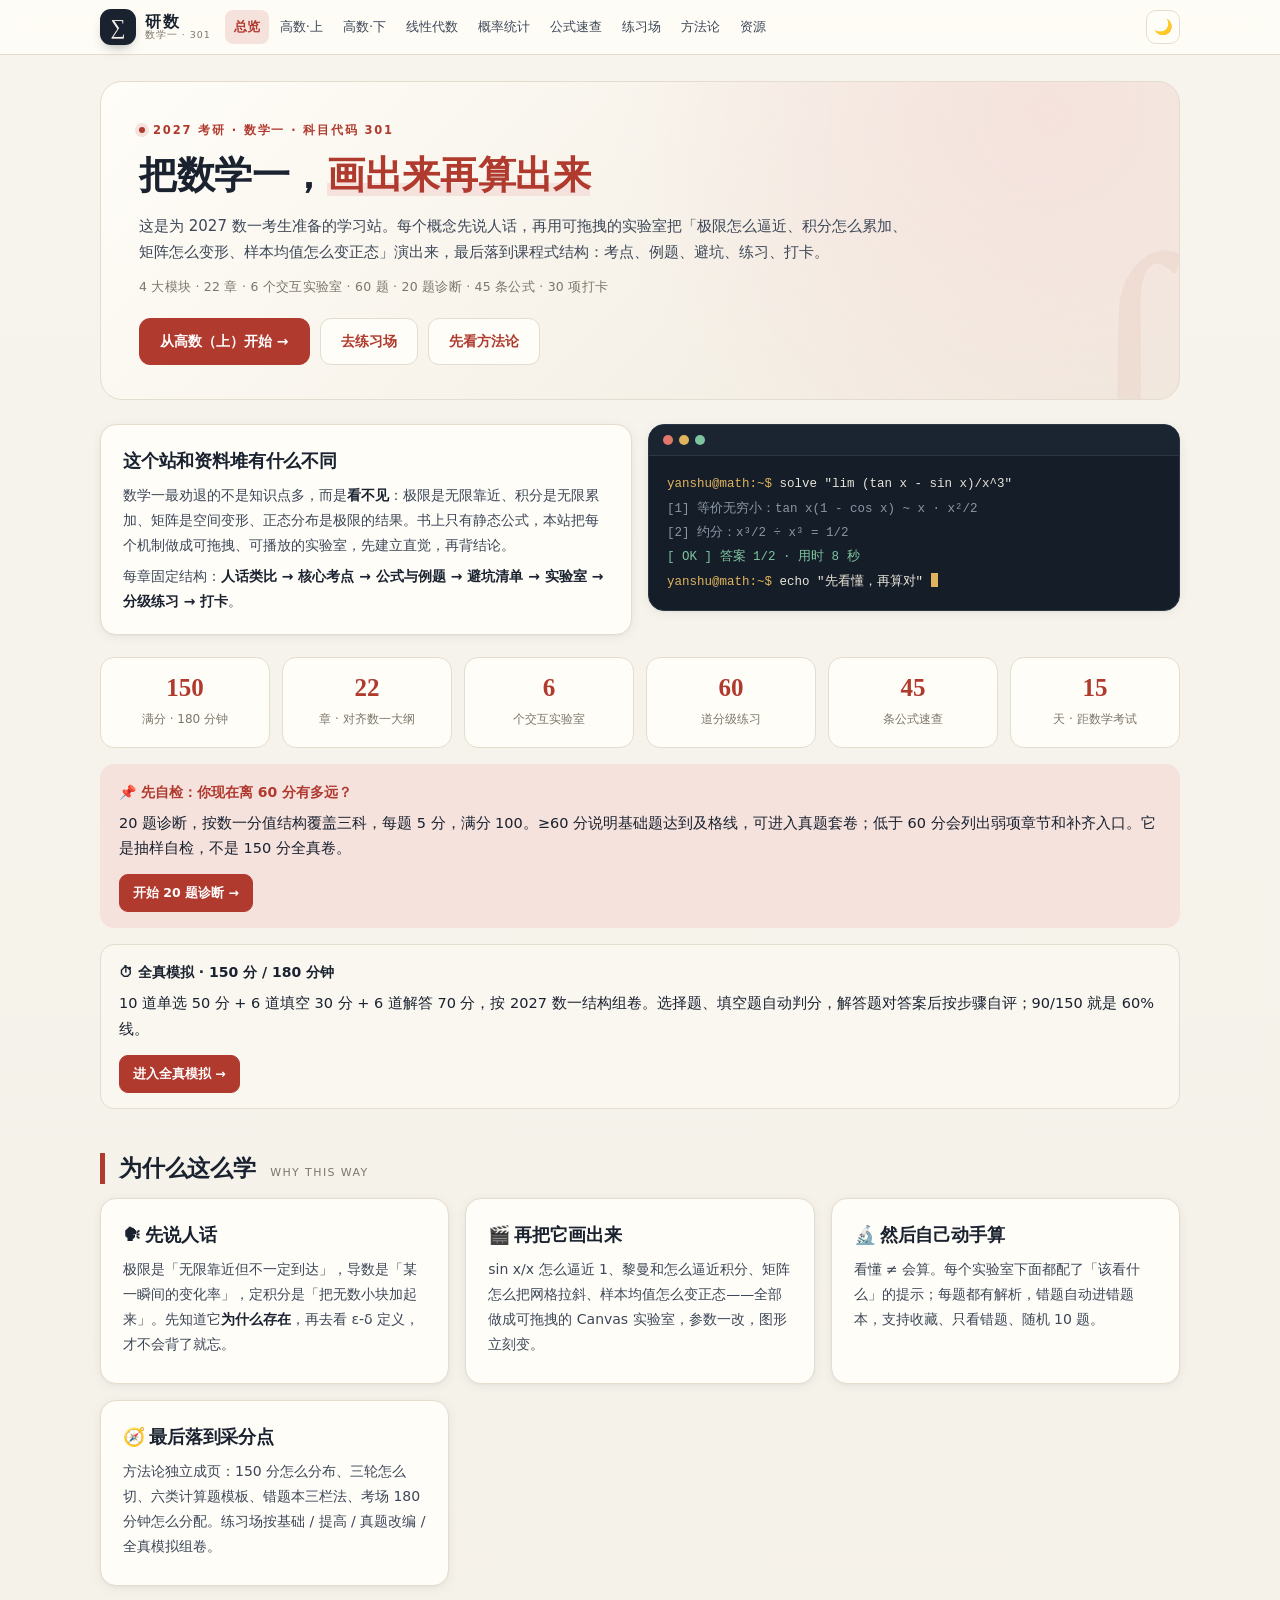
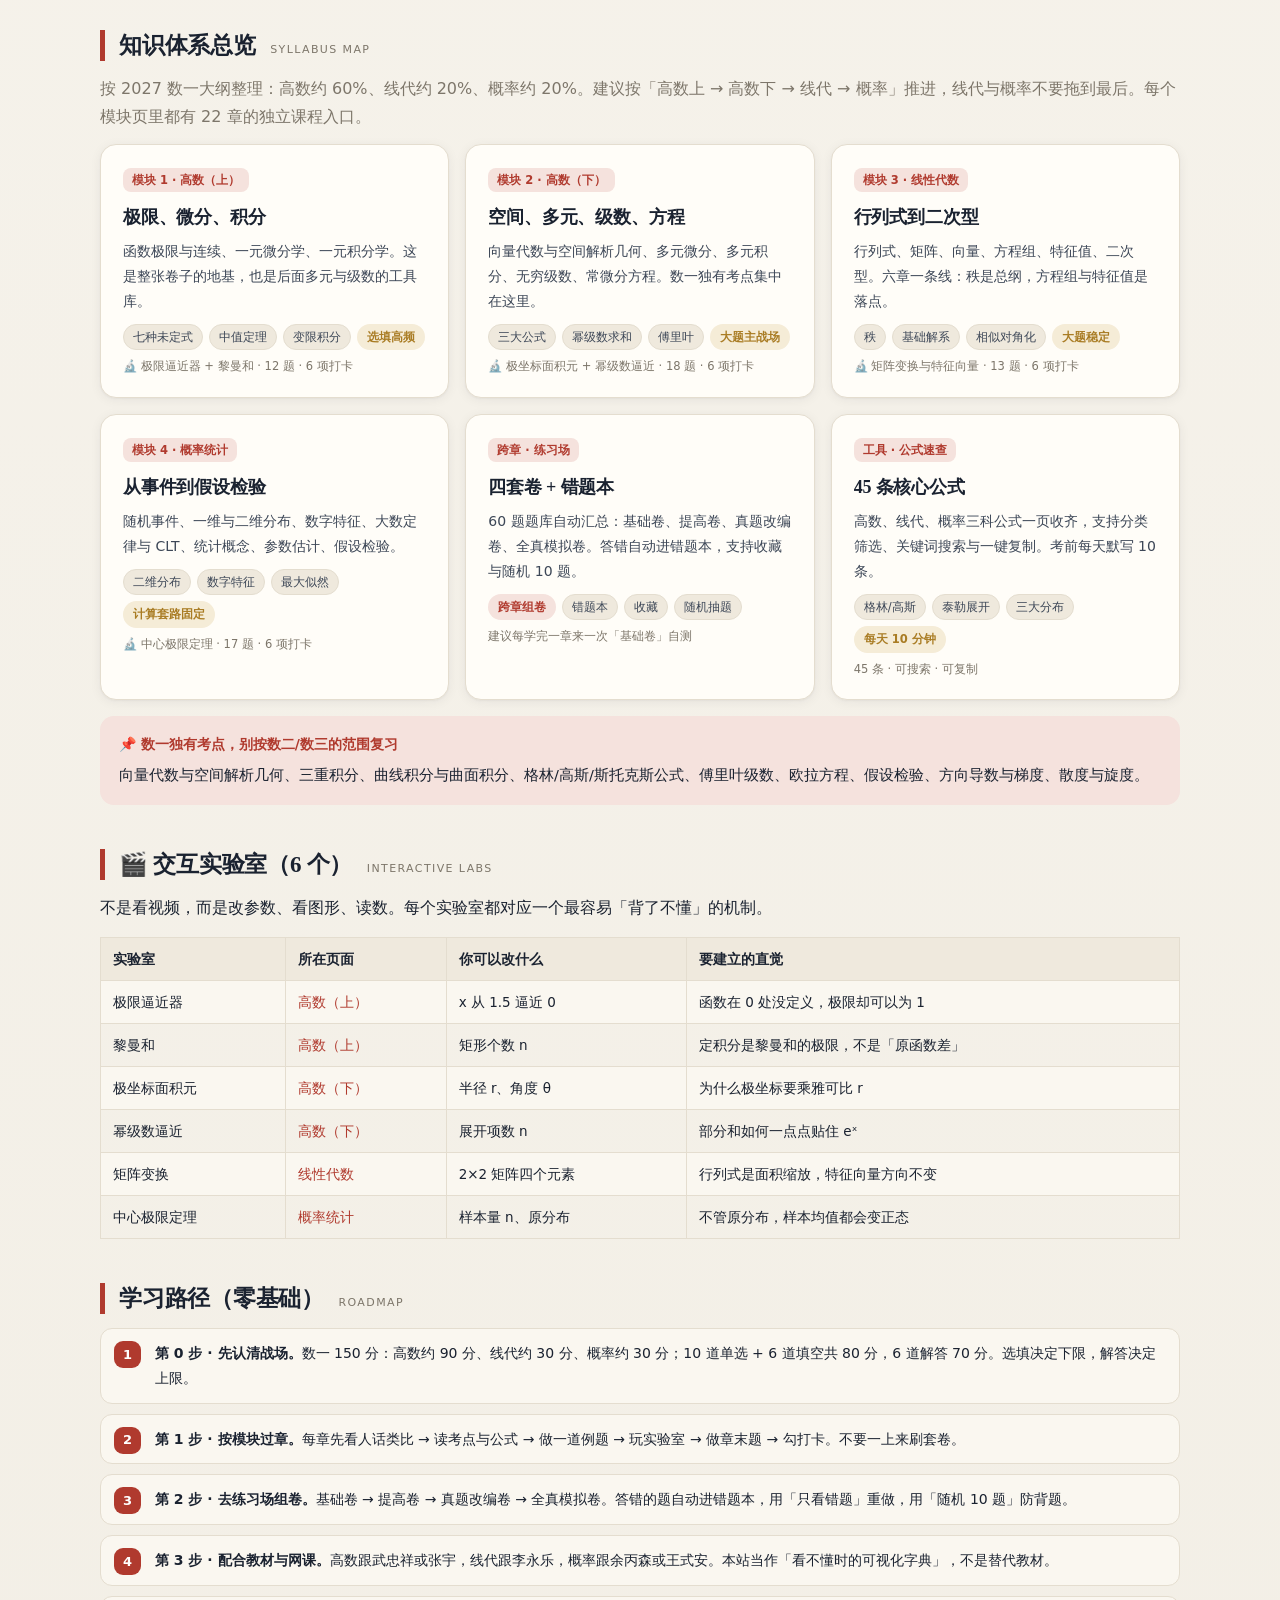
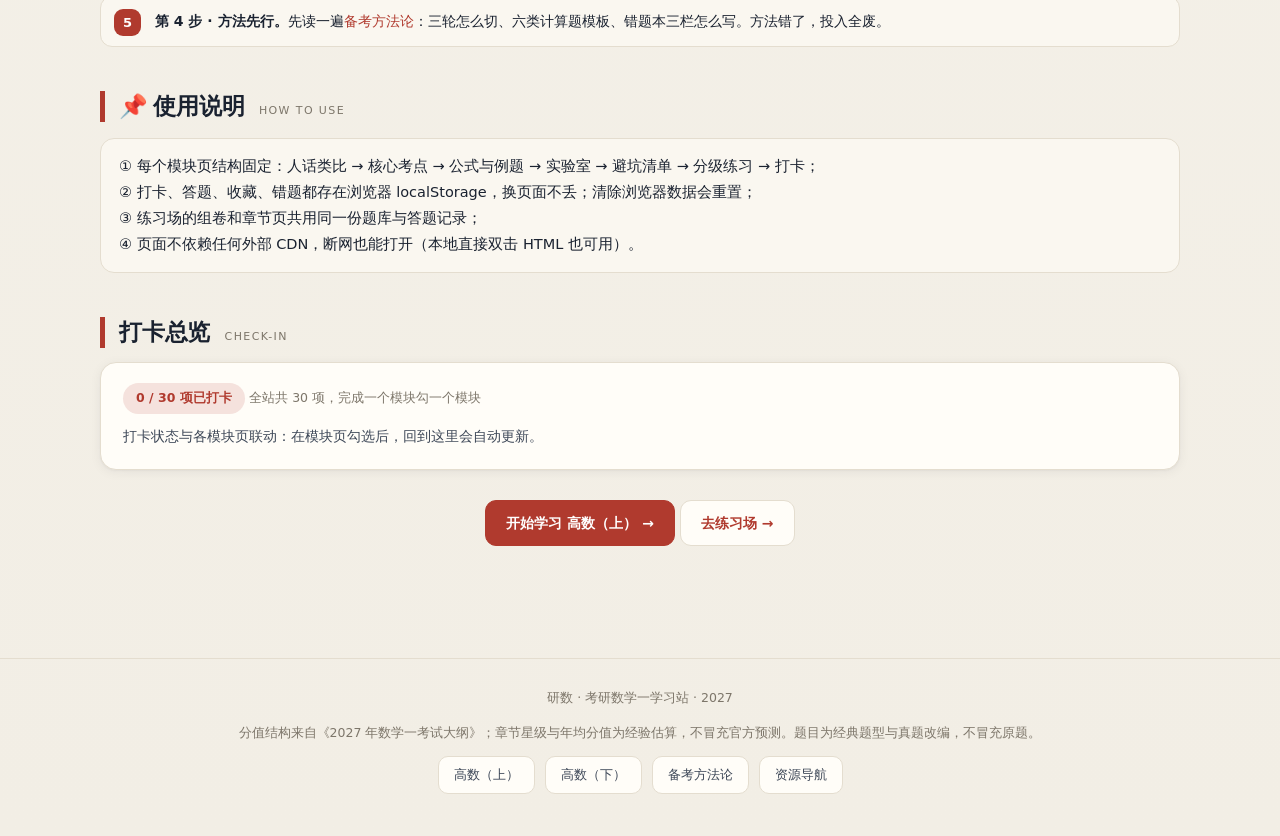
==== index.html @ c66e0590 "feat: 新增 22 章课程页、150 分全真模拟与错题复习排程" ====
<!DOCTYPE html>
<html lang="zh-CN" data-theme="light">
<head>
<meta charset="UTF-8">
<meta name="viewport" content="width=device-width, initial-scale=1.0">
<title>研数 · 考研数学一学习站（2027）</title>
<meta name="description" content="2027 考研数学一学习站：22 章知识地图、6 个交互实验室、60 题练习、20 题诊断、公式速查、备考方法论与错题本。">
<link rel="icon" href="data:image/svg+xml,%3Csvg xmlns='http://www.w3.org/2000/svg' viewBox='0 0 100 100'%3E%3Crect width='100' height='100' rx='22' fill='%231b2430'/%3E%3Ctext x='50' y='71' font-size='60' text-anchor='middle' fill='%23f6f3ec' font-family='Georgia'%3E%E2%88%91%3C/text%3E%3C/svg%3E">
<link rel="stylesheet" href="assets/style.css">
<script>try{var t=JSON.parse(localStorage.getItem("yanshu.theme")||"null");if(t)document.documentElement.setAttribute("data-theme",t);}catch(e){}</script>
</head>
<body>

<nav class="topbar"><div class="topbar-inner">
  <a class="logo" href="index.html"><span class="logo-mark">∑</span><span class="logo-text"><b>研数</b><small>数学一 · 301</small></span></a>
  <div class="nav-links">
    <a href="index.html">总览</a>
    <a href="gaoshu-1.html">高数·上</a>
    <a href="gaoshu-2.html">高数·下</a>
    <a href="xiandai.html">线性代数</a>
    <a href="gailv.html">概率统计</a>
    <a href="formulas.html">公式速查</a>
    <a href="practice.html">练习场</a>
    <a href="method.html">方法论</a>
    <a href="resources.html">资源</a>
  </div>
  <button class="theme-btn" type="button" title="切换明暗主题" aria-label="切换明暗主题">🌙</button>
</div></nav>

<div class="wrap">
  <header class="hero">
    <p class="eyebrow">2027 考研 · 数学一 · 科目代码 301</p>
    <h1>把数学一，<span class="em">画出来再算出来</span></h1>
    <p class="lede">这是为 2027 数一考生准备的学习站。每个概念先说人话，再用可拖拽的实验室把「极限怎么逼近、积分怎么累加、矩阵怎么变形、样本均值怎么变正态」演出来，最后落到课程式结构：考点、例题、避坑、练习、打卡。</p>
    <p class="tagline">4 大模块 · 22 章 · 6 个交互实验室 · 60 题 · 20 题诊断 · 45 条公式 · 30 项打卡</p>
    <div class="hero-actions">
      <a class="btn" href="gaoshu-1.html">从高数（上）开始 →</a>
      <a class="btn ghost" href="practice.html">去练习场</a>
      <a class="btn ghost" href="method.html">先看方法论</a>
    </div>
  </header>

  <div class="grid cols-2">
    <div class="card">
      <h3>这个站和资料堆有什么不同</h3>
      <p>数学一最劝退的不是知识点多，而是<b>看不见</b>：极限是无限靠近、积分是无限累加、矩阵是空间变形、正态分布是极限的结果。书上只有静态公式，本站把每个机制做成可拖拽、可播放的实验室，先建立直觉，再背结论。</p>
      <p style="margin-bottom:0">每章固定结构：<b>人话类比 → 核心考点 → 公式与例题 → 避坑清单 → 实验室 → 分级练习 → 打卡</b>。</p>
    </div>
    <div class="term">
      <div class="term-bar"><i></i><i></i><i></i></div>
      <div class="term-body">
        <div><span class="prompt">yanshu@math:~$</span> solve "lim (tan x - sin x)/x^3"</div>
        <div class="dim">[1] 等价无穷小：tan x(1 - cos x) ~ x · x²/2</div>
        <div class="dim">[2] 约分：x³/2 ÷ x³ = 1/2</div>
        <div class="ok">[ OK ] 答案 1/2 · 用时 8 秒</div>
        <div><span class="prompt">yanshu@math:~$</span> echo "先看懂，再算对" <span class="caret"></span></div>
      </div>
    </div>
  </div>

  <div class="stat-row">
    <div class="stat"><b>150</b><span>满分 · 180 分钟</span></div>
    <div class="stat"><b>22</b><span>章 · 对齐数一大纲</span></div>
    <div class="stat"><b>6</b><span>个交互实验室</span></div>
    <div class="stat"><b>60</b><span>道分级练习</span></div>
    <div class="stat"><b>45</b><span>条公式速查</span></div>
    <div class="stat"><b id="cdDays">--</b><span>天 · 距数学考试</span></div>
  </div>

  <div class="callout exam">
    <div class="co-title">📌 先自检：你现在离 60 分有多远？</div>
    <p>20 题诊断，按数一分值结构覆盖三科，每题 5 分，满分 100。≥60 分说明基础题达到及格线，可进入真题套卷；低于 60 分会列出弱项章节和补齐入口。它是抽样自检，不是 150 分全真卷。</p>
    <p style="margin-bottom:0"><a class="btn sm" href="practice.html#diagnostic">开始 20 题诊断 →</a></p>
  </div>

  <div class="callout">
    <div class="co-title">⏱ 全真模拟 · 150 分 / 180 分钟</div>
    <p>10 道单选 50 分 + 6 道填空 30 分 + 6 道解答 70 分，按 2027 数一结构组卷。选择题、填空题自动判分，解答题对答案后按步骤自评；90/150 就是 60% 线。</p>
    <p style="margin-bottom:0"><a class="btn sm" href="mock.html">进入全真模拟 →</a></p>
  </div>

  <h2 class="sec">为什么这么学 <span class="en">WHY THIS WAY</span></h2>
  <div class="grid cols-2">
    <div class="card">
      <h3>🗣 先说人话</h3>
      <p>极限是「无限靠近但不一定到达」，导数是「某一瞬间的变化率」，定积分是「把无数小块加起来」。先知道它<b>为什么存在</b>，再去看 ε-δ 定义，才不会背了就忘。</p>
    </div>
    <div class="card">
      <h3>🎬 再把它画出来</h3>
      <p>sin x/x 怎么逼近 1、黎曼和怎么逼近积分、矩阵怎么把网格拉斜、样本均值怎么变正态——全部做成可拖拽的 Canvas 实验室，参数一改，图形立刻变。</p>
    </div>
    <div class="card">
      <h3>🔬 然后自己动手算</h3>
      <p>看懂 ≠ 会算。每个实验室下面都配了「该看什么」的提示；每题都有解析，错题自动进错题本，支持收藏、只看错题、随机 10 题。</p>
    </div>
    <div class="card">
      <h3>🧭 最后落到采分点</h3>
      <p>方法论独立成页：150 分怎么分布、三轮怎么切、六类计算题模板、错题本三栏法、考场 180 分钟怎么分配。练习场按基础 / 提高 / 真题改编 / 全真模拟组卷。</p>
    </div>
  </div>

  <h2 class="sec">知识体系总览 <span class="en">SYLLABUS MAP</span></h2>
  <p class="muted">按 2027 数一大纲整理：高数约 60%、线代约 20%、概率约 20%。建议按「高数上 → 高数下 → 线代 → 概率」推进，线代与概率不要拖到最后。每个模块页里都有 22 章的独立课程入口。</p>

  <div class="grid cols-2">
    <a class="card clickable" href="gaoshu-1.html">
      <span class="ch-num">模块 1 · 高数（上）</span>
      <h3>极限、微分、积分</h3>
      <p>函数极限与连续、一元微分学、一元积分学。这是整张卷子的地基，也是后面多元与级数的工具库。</p>
      <div class="chips"><span class="chip">七种未定式</span><span class="chip">中值定理</span><span class="chip">变限积分</span><span class="chip hot">选填高频</span></div>
      <div class="ch-wave">🔬 极限逼近器 + 黎曼和 · 12 题 · 6 项打卡</div>
    </a>
    <a class="card clickable" href="gaoshu-2.html">
      <span class="ch-num">模块 2 · 高数（下）</span>
      <h3>空间、多元、级数、方程</h3>
      <p>向量代数与空间解析几何、多元微分、多元积分、无穷级数、常微分方程。数一独有考点集中在这里。</p>
      <div class="chips"><span class="chip">三大公式</span><span class="chip">幂级数求和</span><span class="chip">傅里叶</span><span class="chip hot">大题主战场</span></div>
      <div class="ch-wave">🔬 极坐标面积元 + 幂级数逼近 · 18 题 · 6 项打卡</div>
    </a>
    <a class="card clickable" href="xiandai.html">
      <span class="ch-num">模块 3 · 线性代数</span>
      <h3>行列式到二次型</h3>
      <p>行列式、矩阵、向量、方程组、特征值、二次型。六章一条线：秩是总纲，方程组与特征值是落点。</p>
      <div class="chips"><span class="chip">秩</span><span class="chip">基础解系</span><span class="chip">相似对角化</span><span class="chip hot">大题稳定</span></div>
      <div class="ch-wave">🔬 矩阵变换与特征向量 · 13 题 · 6 项打卡</div>
    </a>
    <a class="card clickable" href="gailv.html">
      <span class="ch-num">模块 4 · 概率统计</span>
      <h3>从事件到假设检验</h3>
      <p>随机事件、一维与二维分布、数字特征、大数定律与 CLT、统计概念、参数估计、假设检验。</p>
      <div class="chips"><span class="chip">二维分布</span><span class="chip">数字特征</span><span class="chip">最大似然</span><span class="chip hot">计算套路固定</span></div>
      <div class="ch-wave">🔬 中心极限定理 · 17 题 · 6 项打卡</div>
    </a>
    <a class="card clickable" href="practice.html">
      <span class="ch-num">跨章 · 练习场</span>
      <h3>四套卷 + 错题本</h3>
      <p>60 题题库自动汇总：基础卷、提高卷、真题改编卷、全真模拟卷。答错自动进错题本，支持收藏与随机 10 题。</p>
      <div class="chips"><span class="chip new">跨章组卷</span><span class="chip">错题本</span><span class="chip">收藏</span><span class="chip">随机抽题</span></div>
      <div class="ch-wave">建议每学完一章来一次「基础卷」自测</div>
    </a>
    <a class="card clickable" href="formulas.html">
      <span class="ch-num">工具 · 公式速查</span>
      <h3>45 条核心公式</h3>
      <p>高数、线代、概率三科公式一页收齐，支持分类筛选、关键词搜索与一键复制。考前每天默写 10 条。</p>
      <div class="chips"><span class="chip">格林/高斯</span><span class="chip">泰勒展开</span><span class="chip">三大分布</span><span class="chip hot">每天 10 分钟</span></div>
      <div class="ch-wave">45 条 · 可搜索 · 可复制</div>
    </a>
  </div>

  <div class="callout exam">
    <div class="co-title">📌 数一独有考点，别按数二/数三的范围复习</div>
    <p style="margin-bottom:0">向量代数与空间解析几何、三重积分、曲线积分与曲面积分、格林/高斯/斯托克斯公式、傅里叶级数、欧拉方程、假设检验、方向导数与梯度、散度与旋度。</p>
  </div>

  <h2 class="sec">🎬 交互实验室（6 个） <span class="en">INTERACTIVE LABS</span></h2>
  <p>不是看视频，而是改参数、看图形、读数。每个实验室都对应一个最容易「背了不懂」的机制。</p>
  <div class="tbl-wrap">
    <table class="tbl">
      <tr><th>实验室</th><th>所在页面</th><th>你可以改什么</th><th>要建立的直觉</th></tr>
      <tr><td>极限逼近器</td><td><a href="gaoshu-1.html#lab">高数（上）</a></td><td>x 从 1.5 逼近 0</td><td>函数在 0 处没定义，极限却可以为 1</td></tr>
      <tr><td>黎曼和</td><td><a href="gaoshu-1.html#lab2">高数（上）</a></td><td>矩形个数 n</td><td>定积分是黎曼和的极限，不是「原函数差」</td></tr>
      <tr><td>极坐标面积元</td><td><a href="gaoshu-2.html#lab">高数（下）</a></td><td>半径 r、角度 θ</td><td>为什么极坐标要乘雅可比 r</td></tr>
      <tr><td>幂级数逼近</td><td><a href="gaoshu-2.html#lab2">高数（下）</a></td><td>展开项数 n</td><td>部分和如何一点点贴住 eˣ</td></tr>
      <tr><td>矩阵变换</td><td><a href="xiandai.html#lab">线性代数</a></td><td>2×2 矩阵四个元素</td><td>行列式是面积缩放，特征向量方向不变</td></tr>
      <tr><td>中心极限定理</td><td><a href="gailv.html#lab">概率统计</a></td><td>样本量 n、原分布</td><td>不管原分布，样本均值都会变正态</td></tr>
    </table>
  </div>

  <h2 class="sec">学习路径（零基础） <span class="en">ROADMAP</span></h2>
  <div class="steps">
    <div class="step"><b>第 0 步 · 先认清战场。</b>数一 150 分：高数约 90 分、线代约 30 分、概率约 30 分；10 道单选 + 6 道填空共 80 分，6 道解答 70 分。选填决定下限，解答决定上限。</div>
    <div class="step"><b>第 1 步 · 按模块过章。</b>每章先看人话类比 → 读考点与公式 → 做一道例题 → 玩实验室 → 做章末题 → 勾打卡。不要一上来刷套卷。</div>
    <div class="step"><b>第 2 步 · 去练习场组卷。</b>基础卷 → 提高卷 → 真题改编卷 → 全真模拟卷。答错的题自动进错题本，用「只看错题」重做，用「随机 10 题」防背题。</div>
    <div class="step"><b>第 3 步 · 配合教材与网课。</b>高数跟武忠祥或张宇，线代跟李永乐，概率跟余丙森或王式安。本站当作「看不懂时的可视化字典」，不是替代教材。</div>
    <div class="step"><b>第 4 步 · 方法先行。</b>先读一遍<a href="method.html">备考方法论</a>：三轮怎么切、六类计算题模板、错题本三栏怎么写。方法错了，投入全废。</div>
  </div>

  <h2 class="sec">📌 使用说明 <span class="en">HOW TO USE</span></h2>
  <div class="callout">
    ① 每个模块页结构固定：人话类比 → 核心考点 → 公式与例题 → 实验室 → 避坑清单 → 分级练习 → 打卡；<br>
    ② 打卡、答题、收藏、错题都存在浏览器 localStorage，换页面不丢；清除浏览器数据会重置；<br>
    ③ 练习场的组卷和章节页共用同一份题库与答题记录；<br>
    ④ 页面不依赖任何外部 CDN，断网也能打开（本地直接双击 HTML 也可用）。
  </div>

  <h2 class="sec">打卡总览 <span class="en">CHECK-IN</span></h2>
  <div class="card">
    <p style="margin-bottom:10px"><span class="progress-pill" data-ck-total="30">0 / 30 项已打卡</span> <span class="muted small">全站共 30 项，完成一个模块勾一个模块</span></p>
    <p class="muted small" style="margin:0">打卡状态与各模块页联动：在模块页勾选后，回到这里会自动更新。</p>
  </div>

  <p class="center" style="margin-top:30px">
    <a class="btn" href="gaoshu-1.html">开始学习 高数（上） →</a>
    <a class="btn ghost" href="practice.html">去练习场 →</a>
  </p>
</div>

<footer>
  <div class="footer-inner">
    <p>研数 · 考研数学一学习站 · 2027</p>
    <p class="small">分值结构来自《2027 年数学一考试大纲》；章节星级与年均分值为经验估算，不冒充官方预测。题目为经典题型与真题改编，不冒充原题。</p>
    <div class="pagers"><a href="gaoshu-1.html">高数（上）</a><a href="gaoshu-2.html">高数（下）</a><a href="method.html">备考方法论</a><a href="resources.html">资源导航</a></div>
  </div>
</footer>

<script src="assets/app.js"></script>
</body>
</html>
---- assets/style.css ----
/* 研数 · 考研数学一学习站 · 设计系统（纸张朱红 + 暗色主题） */
:root{
  --bg:#f6f3ec;
  --bg-soft:#efe9dd;
  --card:#fffdf8;
  --card-2:#faf7f0;
  --ink:#1a2230;
  --ink-2:#3d4757;
  --ink-3:#7d766a;
  --line:#e4ddcf;
  --brand:#b03a2e;
  --brand-2:#c8574a;
  --brand-soft:#f5e2dd;
  --accent:#a97c24;
  --accent-soft:#f5ecd7;
  --blue:#1f4e6b;
  --blue-soft:#e4eef5;
  --green:#2f6b4f;
  --green-soft:#e3efe8;
  --red:#b03a2e;
  --red-soft:#f8e6e2;
  --violet:#5b4b8a;
  --violet-soft:#ece8f6;
  --shadow:0 2px 12px rgba(26,34,48,.06),0 1px 2px rgba(26,34,48,.04);
  --code-bg:#f0ece2;
  --font-serif:"Noto Serif SC","Source Han Serif SC","Songti SC","STSong",Georgia,serif;
  --font-sans:"PingFang SC","Hiragino Sans GB","Microsoft YaHei",system-ui,sans-serif;
  --font-mono:"SFMono-Regular",Consolas,"Liberation Mono",monospace;
}
[data-theme="dark"]{
  --bg:#11161d;
  --bg-soft:#18202a;
  --card:#1a222d;
  --card-2:#202a36;
  --ink:#f0ece3;
  --ink-2:#c3bdb1;
  --ink-3:#8b8578;
  --line:#2d3742;
  --brand:#e0776a;
  --brand-2:#f09486;
  --brand-soft:#3a2320;
  --accent:#e0b45c;
  --accent-soft:#3a2f18;
  --blue:#7fb4d1;
  --blue-soft:#1c303d;
  --green:#7fc39f;
  --green-soft:#1b3227;
  --red:#e0776a;
  --red-soft:#3a2320;
  --violet:#b3a4e0;
  --violet-soft:#2a2440;
  --shadow:0 2px 14px rgba(0,0,0,.4);
  --code-bg:#222b36;
}
*{box-sizing:border-box;margin:0;padding:0}
html{scroll-behavior:smooth;scroll-padding-top:118px}
body{
  font-family:var(--font-sans);
  color:var(--ink);
  line-height:1.78;
  font-size:16px;
  background:
    radial-gradient(900px 420px at 88% -6%,rgba(255,253,248,.9) 0%,rgba(255,253,248,0) 62%),
    linear-gradient(180deg,#f7f4ed 0%,#f2eee5 100%);
  transition:background .25s,color .25s;
  -webkit-font-smoothing:antialiased;
}
[data-theme="dark"] body{
  background:
    radial-gradient(900px 420px at 88% -6%,rgba(45,55,66,.5) 0%,rgba(17,22,29,0) 60%),
    linear-gradient(180deg,#11161d 0%,#0e1319 100%);
}
a{color:var(--brand);text-decoration:none}
a:hover{text-decoration:underline}
button{font:inherit;color:inherit;background:none;border:none;cursor:pointer}
input,select,textarea{font:inherit;color:inherit}
img,svg,canvas{display:block;max-width:100%}
::selection{background:var(--brand-soft);color:var(--brand)}
:focus-visible{outline:2px solid var(--brand);outline-offset:3px;border-radius:4px}
h1,h2,h3,.serif{font-family:var(--font-serif);font-weight:600;letter-spacing:-.01em}

/* ── 顶栏 ── */
.topbar{
  position:sticky;top:0;z-index:60;
  background:color-mix(in srgb,var(--card) 88%,transparent);
  backdrop-filter:blur(14px);
  border-bottom:1px solid var(--line);
}
.topbar-inner{max-width:1120px;margin:0 auto;padding:9px 20px;display:flex;align-items:center;gap:14px;flex-wrap:wrap}
.logo{display:flex;align-items:center;gap:9px;color:var(--ink);white-space:nowrap;flex:none}
.logo:hover{text-decoration:none}
.logo-mark{width:36px;height:36px;border-radius:11px;background:var(--ink);color:var(--bg);display:grid;place-items:center;font-family:var(--font-serif);font-size:21px;line-height:1;box-shadow:0 6px 14px -8px rgba(26,34,48,.7)}
.logo-text{display:flex;flex-direction:column;line-height:1.15}
.logo-text b{font-size:15.5px;letter-spacing:.1em;font-family:var(--font-serif)}
.logo-text small{font-size:9.5px;color:var(--ink-3);letter-spacing:.1em}
.nav-links{display:flex;gap:2px;flex:1;flex-wrap:wrap}
.nav-links a{padding:5px 9px;border-radius:8px;color:var(--ink-2);font-size:13px;white-space:nowrap;transition:.15s}
.nav-links a:hover{background:var(--brand-soft);color:var(--brand);text-decoration:none}
.nav-links a.active{background:var(--brand-soft);color:var(--brand);font-weight:700}
.theme-btn{
  border:1px solid var(--line);background:var(--card);color:var(--ink-2);
  width:34px;height:34px;border-radius:10px;font-size:15px;flex:none;
  transition:transform .15s,border-color .15s;
}
.theme-btn:hover{transform:scale(1.06);border-color:var(--brand)}

/* ── 布局 ── */
.wrap{max-width:1120px;margin:0 auto;padding:26px 20px 60px}
.hero{
  position:relative;overflow:hidden;
  background:radial-gradient(circle at 88% 10%,var(--brand-soft) 0,transparent 44%),linear-gradient(135deg,var(--card),var(--bg-soft));
  border:1px solid var(--line);border-radius:22px;
  padding:38px 38px 34px;margin-bottom:24px;
}
.hero::after{
  content:"∫";position:absolute;right:12px;bottom:-88px;
  font-family:var(--font-serif);font-size:270px;line-height:1;
  color:var(--brand);opacity:.055;pointer-events:none;
}
.eyebrow{font-size:11.5px;letter-spacing:.16em;color:var(--brand);font-weight:700;margin-bottom:10px;display:flex;align-items:center;gap:8px}
.eyebrow::before{content:"";width:6px;height:6px;border-radius:50%;background:var(--brand);box-shadow:0 0 0 4px var(--brand-soft)}
.hero h1{font-size:clamp(27px,3.6vw,38px);line-height:1.32;margin-bottom:12px}
.hero h1 .em{color:var(--brand);background:linear-gradient(transparent 68%,var(--brand-soft) 68%)}
.hero .lede{color:var(--ink-2);max-width:780px;font-size:15px;margin-bottom:10px}
.hero .tagline{color:var(--ink-3);font-size:12.5px;letter-spacing:.02em}
.hero-actions{display:flex;gap:10px;flex-wrap:wrap;margin-top:20px;position:relative;z-index:1}
.btn{
  display:inline-flex;align-items:center;justify-content:center;gap:6px;
  background:var(--brand);color:#fff;border:1px solid var(--brand);
  padding:10px 20px;border-radius:11px;font-size:14px;font-weight:700;
  transition:transform .12s,box-shadow .12s,background .12s;
}
.btn:hover{text-decoration:none;transform:translateY(-2px);box-shadow:0 10px 24px -14px rgba(176,58,46,.8)}
.btn.ghost{background:var(--card);color:var(--brand);border-color:var(--line)}
.btn.ghost:hover{box-shadow:var(--shadow)}
.btn.sm{padding:7px 13px;font-size:12.5px;border-radius:9px}

h2.sec{font-size:23px;margin:44px 0 14px;padding-left:14px;border-left:5px solid var(--brand);line-height:1.35;scroll-margin-top:118px}
h2.sec .en{font-size:11px;color:var(--ink-3);font-weight:500;margin-left:9px;letter-spacing:1.4px;font-family:var(--font-sans)}
h3.sub{font-size:18.5px;margin:28px 0 9px;display:flex;align-items:center;gap:8px;scroll-margin-top:118px}
h4.mini{font-size:15.5px;margin:18px 0 7px}
p{margin-bottom:12px}
ul,ol{margin:8px 0 14px 24px}
li{margin-bottom:5px}
.muted{color:var(--ink-3)}
.small{font-size:12.5px}
.center{text-align:center}
b,strong{color:var(--ink)}
code.inline{background:var(--code-bg);border-radius:6px;padding:1px 7px;font-family:var(--font-mono);font-size:13px;color:var(--brand)}
pre.code{background:var(--code-bg);border:1px solid var(--line);border-radius:12px;padding:14px 18px;overflow-x:auto;font-size:13px;line-height:1.7;font-family:var(--font-mono);margin:12px 0}

/* ── 卡片与网格 ── */
.grid{display:grid;gap:16px}
.grid.cols-2{grid-template-columns:repeat(auto-fit,minmax(320px,1fr))}
.grid.cols-3{grid-template-columns:repeat(auto-fit,minmax(240px,1fr))}
.grid.cols-4{grid-template-columns:repeat(auto-fit,minmax(190px,1fr))}
.card{background:var(--card);border:1px solid var(--line);border-radius:16px;padding:20px 22px;box-shadow:var(--shadow)}
.card.clickable{transition:transform .15s,box-shadow .15s,border-color .15s;display:block;color:inherit}
.card.clickable:hover{transform:translateY(-3px);text-decoration:none;box-shadow:0 14px 34px -26px rgba(26,34,48,.55);border-color:var(--brand-2)}
.card h3{font-size:18px;margin-bottom:6px}
.card p{color:var(--ink-2);font-size:14px;margin-bottom:6px}
.card .ch-num{font-size:11.5px;font-weight:700;color:var(--brand);background:var(--brand-soft);border-radius:8px;padding:2px 9px;display:inline-block;margin-bottom:9px}
.card .ch-wave{font-size:11.5px;color:var(--ink-3);margin-top:6px}
.chips{display:flex;flex-wrap:wrap;gap:6px;margin-top:10px}
.chip{font-size:11.5px;color:var(--ink-2);background:var(--bg-soft);border:1px solid var(--line);border-radius:999px;padding:2px 9px}
.chip.hot{background:var(--accent-soft);border-color:transparent;color:var(--accent);font-weight:700}
.chip.new{background:var(--brand-soft);border-color:transparent;color:var(--brand);font-weight:700}

/* 统计条 */
.stat-row{display:grid;grid-template-columns:repeat(auto-fit,minmax(140px,1fr));gap:12px;margin:22px 0 6px}
.stat{background:var(--card);border:1px solid var(--line);border-radius:14px;padding:14px 16px;text-align:center}
.stat b{display:block;font-family:var(--font-serif);font-size:25px;color:var(--brand);line-height:1.3;font-variant-numeric:tabular-nums}
.stat span{font-size:12px;color:var(--ink-3)}

/* 终端装饰 */
.term{background:#151d28;color:#e9e4d8;border-radius:16px;border:1px solid #2a3746;box-shadow:var(--shadow);overflow:hidden;font-family:var(--font-mono);align-self:start}
.term-bar{display:flex;gap:6px;padding:10px 14px;background:#1b2532;border-bottom:1px solid #2a3746}
.term-bar i{width:10px;height:10px;border-radius:50%;background:#e0776a}
.term-bar i:nth-child(2){background:#e0b45c}
.term-bar i:nth-child(3){background:#7fc39f}
.term-body{padding:16px 18px;font-size:12.5px;line-height:1.95}
.term .prompt{color:#e0b45c}
.term .ok{color:#7fc39f}
.term .dim{color:#8b96a4}
.caret{display:inline-block;width:7px;height:14px;background:#e0b45c;vertical-align:-2px;animation:blink 1.1s step-end infinite}
@keyframes blink{50%{opacity:0}}

/* ── 提示框 ── */
.callout{border-radius:14px;padding:15px 18px;margin:16px 0;border:1px solid var(--line);background:var(--card-2);font-size:14.5px}
.callout .co-title{font-weight:700;margin-bottom:6px;display:flex;align-items:center;gap:8px;font-size:14px}
.callout p:last-child,.callout ul:last-child{margin-bottom:0}
.callout.life{background:var(--accent-soft);border-color:transparent}
.callout.life .co-title{color:var(--accent)}
.callout.exam{background:var(--brand-soft);border-color:transparent}
.callout.exam .co-title{color:var(--brand)}
.callout.warn{background:var(--red-soft);border-color:transparent}
.callout.warn .co-title{color:var(--red)}
.callout.ok{background:var(--green-soft);border-color:transparent}
.callout.ok .co-title{color:var(--green)}
.callout.kernel{background:#151d28;color:#e9e4d8;border-color:#2a3746}
.callout.kernel .co-title{color:#e0b45c}
.callout.views{background:var(--bg-soft);border-color:var(--brand-2);border-left:4px solid var(--brand)}
.callout.views .co-title{color:var(--brand)}

/* ── 表格 ── */
.tbl-wrap{overflow-x:auto;margin:14px 0}
table.tbl{width:100%;border-collapse:collapse;font-size:13.5px}
table.tbl th,table.tbl td{border:1px solid var(--line);padding:9px 12px;text-align:left;vertical-align:top}
table.tbl th{background:var(--bg-soft);font-weight:700;white-space:nowrap}
table.tbl tr:nth-child(even) td{background:var(--card-2)}
table.tbl td.hl{color:var(--brand);font-weight:700}
table.tbl .num{font-family:var(--font-mono)}

/* ── 公式 ── */
.formula{background:var(--card);border:1px dashed var(--brand-2);border-radius:12px;padding:13px 18px;margin:12px 0;font-size:15px;font-family:"Cambria Math","Times New Roman",var(--font-serif);line-height:1.8;overflow-x:auto}
.formula .fx-label{font-family:var(--font-sans);font-size:11.5px;color:var(--ink-3);display:block;margin-bottom:4px;letter-spacing:.06em}
.formula b{color:var(--brand)}
.formula .small{font-family:var(--font-sans);font-size:12px;color:var(--ink-3);display:block;margin-top:4px}

/* 公式速查 */
.tabs{display:flex;gap:6px;flex-wrap:wrap}
.tab{border:1px solid var(--line);background:var(--card);color:var(--ink-2);border-radius:999px;padding:5px 13px;font-size:12px;transition:.15s}
.tab:hover{border-color:var(--brand-2);color:var(--brand)}
.tab.is-active{background:var(--brand);border-color:var(--brand);color:#fff;font-weight:700}
.tab span{font-size:10.5px;opacity:.7;margin-left:3px}
.search{display:flex;align-items:center;gap:7px;border:1px solid var(--line);background:var(--card);border-radius:999px;padding:7px 14px;min-width:250px;flex:1;max-width:340px}
.search span{color:var(--ink-3);font-size:14px}
.search input{border:none;background:transparent;outline:none;width:100%;font-size:12.5px}
.formula-list{border-top:1px solid var(--line);margin-top:8px}
.formula-row{display:grid;grid-template-columns:150px minmax(0,1fr) auto;gap:18px;align-items:center;padding:13px 8px;border-bottom:1px solid var(--line);transition:background .15s}
.formula-row:hover{background:var(--card)}
.f-name{font-size:12.5px;font-weight:600;color:var(--ink-2);line-height:1.5}
.f-main{min-width:0}
.f-body{font-family:"Cambria Math",var(--font-serif);font-size:14.5px;line-height:1.75;color:var(--ink);overflow-wrap:anywhere}
.f-note{font-size:11px;color:var(--ink-3);line-height:1.6}
.copy{font-size:10.5px;padding:5px 10px;border:1px solid var(--line);border-radius:999px;color:var(--ink-3);white-space:nowrap;transition:.15s}
.copy:hover{border-color:var(--brand);color:var(--brand);background:var(--card-2)}
.quiz .q-title{font-size:14.5px;line-height:1.7}
@media (max-width:700px){
  .formula-row{grid-template-columns:1fr auto;gap:6px 12px;padding:13px 4px}
  .f-name{grid-column:1 / -1;font-size:12px;color:var(--ink-3)}
  .formula-row .copy{grid-column:2;grid-row:2 / span 2;align-self:center}
  .f-body{font-size:13.5px}
  .search{max-width:none;min-width:0;width:100%}
}

/* ── 步骤流 ── */
.steps{counter-reset:st;display:grid;gap:10px;margin:14px 0}
.step{position:relative;padding:12px 16px 12px 54px;background:var(--card-2);border:1px solid var(--line);border-radius:12px;font-size:14px}
.step::before{counter-increment:st;content:counter(st);position:absolute;left:13px;top:12px;width:27px;height:27px;border-radius:9px;background:var(--brand);color:#fff;font-weight:800;display:flex;align-items:center;justify-content:center;font-size:13px}
.steps.plain .step{padding-left:16px}
.steps.plain .step::before{display:none}

/* ── 页内导航 ── */
.toc{display:flex;flex-wrap:wrap;gap:7px;align-items:center;background:var(--card);border:1px solid var(--line);border-radius:12px;padding:9px 13px;margin:16px 0;font-size:12px;position:sticky;top:58px;z-index:40;box-shadow:var(--shadow)}
.toc .toc-label{font-weight:700;color:var(--ink-3);font-size:11.5px;letter-spacing:.06em}
.toc a{padding:3px 9px;border-radius:8px;background:var(--card-2);border:1px solid var(--line);color:var(--ink-2)}
.toc a:hover{border-color:var(--brand);color:var(--brand);text-decoration:none}

/* ── 打卡 ── */
.checklist{display:grid;gap:8px}
.check-item{display:flex;align-items:flex-start;gap:10px;background:var(--card-2);border:1px solid var(--line);border-radius:12px;padding:11px 14px;cursor:pointer;transition:border-color .15s,background .15s;font-size:14px}
.check-item:hover{border-color:var(--brand-2)}
.check-item input{margin-top:5px;accent-color:var(--brand);cursor:pointer;width:16px;height:16px;flex:none}
.check-item.done{background:var(--green-soft);border-color:transparent}
.check-item.done span{text-decoration:line-through;color:var(--ink-3)}
.progress-pill{display:inline-block;font-size:12.5px;font-weight:700;color:var(--brand);background:var(--brand-soft);border-radius:999px;padding:4px 13px}

/* ── 练习题 ── */
.quiz{position:relative;border:1px solid var(--line);border-radius:14px;background:var(--card);margin:13px 0;overflow:hidden;box-shadow:var(--shadow)}
.quiz .q-head{padding:14px 44px 5px 18px;font-size:14.5px;line-height:1.7}
.quiz .q-tag{color:var(--ink-3);font-size:11.5px;margin-bottom:5px;display:flex;align-items:center;gap:6px;flex-wrap:wrap}
.q-year{display:inline-block;font-size:10.5px;font-weight:700;border-radius:6px;padding:1px 7px;background:var(--red-soft);color:var(--red);line-height:1.6}
.q-lvl{display:inline-block;font-size:10.5px;font-weight:700;border-radius:999px;padding:1px 8px;line-height:1.6}
.q-lvl.basic{background:var(--green-soft);color:var(--green)}
.q-lvl.mid{background:var(--accent-soft);color:var(--accent)}
.q-lvl.real{background:var(--brand-soft);color:var(--brand)}
.quiz .opts{padding:4px 18px 12px;display:grid;gap:7px}
.quiz .opt{border:1.5px solid var(--line);border-radius:10px;padding:9px 13px;cursor:pointer;font-size:14px;transition:border-color .15s,background .15s;background:var(--card-2);text-align:left;display:flex;align-items:flex-start;gap:8px}
.quiz .opt b{flex:none;font-weight:700;color:var(--ink-3);font-size:12px;margin-top:2px}
.quiz .opt:hover{border-color:var(--brand-2)}
.quiz .opt.sel{border-color:var(--brand);background:var(--brand-soft)}
.quiz .opt.right{border-color:var(--green);background:var(--green-soft)}
.quiz .opt.wrong{border-color:var(--red);background:var(--red-soft)}
.quiz .q-foot{padding:0 18px 14px;display:flex;gap:10px;align-items:center;flex-wrap:wrap}
.quiz .btn-ans{border:1px solid var(--line);background:var(--card-2);color:var(--ink-2);border-radius:8px;padding:5px 14px;font-size:12.5px;transition:.15s}
.quiz .btn-ans:hover{border-color:var(--brand);color:var(--brand)}
.quiz .q-res{font-size:12.5px;font-weight:700}
.quiz .q-res.good{color:var(--green)}
.quiz .q-res.bad{color:var(--red)}
.quiz .q-exp{display:none;margin:0 18px 15px;padding:12px 16px;background:var(--bg-soft);border-radius:10px;font-size:13px;color:var(--ink-2)}
.quiz .q-exp.show{display:block}
.quiz .q-exp b{color:var(--ink)}
.quiz .q-fav{position:absolute;top:9px;right:11px;font-size:18px;line-height:1;color:var(--ink-3);padding:2px 4px;transition:transform .12s,color .12s}
.quiz .q-fav:hover{transform:scale(1.2);color:var(--accent)}
.quiz .q-fav.on{color:var(--accent)}
.quiz .q-updated{display:inline-block;margin-top:6px;font-size:10.5px;color:var(--accent);background:var(--accent-soft);border-radius:999px;padding:1px 8px}

/* 题库 HUD */
.quiz-hud{position:sticky;top:58px;z-index:41;background:var(--card);border:1px solid var(--line);border-radius:14px;padding:10px 14px;margin:16px 0;box-shadow:var(--shadow);display:flex;flex-wrap:wrap;align-items:center;gap:8px 16px}
.quiz-hud .hud-stats{display:flex;flex-wrap:wrap;gap:4px 15px;font-size:12px;color:var(--ink-2)}
.quiz-hud .hud-stats b{color:var(--brand);font-size:14px}
.quiz-hud .hud-wrong b{color:var(--red)}
.quiz-hud .hud-fav b{color:var(--accent)}
.quiz-hud .hud-actions{display:flex;flex-wrap:wrap;gap:6px;margin-left:auto}
.quiz-hud .hud-actions button{border:1px solid var(--line);background:var(--card-2);color:var(--ink-2);border-radius:8px;padding:5px 10px;font-size:11.5px;transition:.15s}
.quiz-hud .hud-actions button:hover{border-color:var(--brand);color:var(--brand)}
.quiz-hud .hud-actions button.on{background:var(--brand);border-color:var(--brand);color:#fff;font-weight:700}
.quiz-hud .hud-msg{flex-basis:100%;font-size:12px;color:var(--green);font-weight:600;max-height:0;overflow:hidden;opacity:0;transition:all .25s}
.quiz-hud .hud-msg.show{max-height:32px;opacity:1}
.quiz-hud .hud-msg.bad{color:var(--red)}
.quiz-hud .hud-auto{font-size:10.5px;color:var(--ink-3)}
.quiz-hud .hud-warn{display:none;flex-basis:100%;background:var(--red-soft);color:var(--red);border-radius:8px;padding:7px 12px;font-size:11.5px;font-weight:600}
.quiz-empty{padding:34px 20px;text-align:center;color:var(--ink-3);font-size:13px;border:1px dashed var(--line);border-radius:14px;background:var(--card-2)}

/* ── 实验室 ── */
.lab{background:var(--card);border:1px solid var(--line);border-radius:16px;padding:18px;margin:18px 0;box-shadow:var(--shadow)}
.lab .lab-title{font-weight:700;margin-bottom:3px;display:flex;align-items:center;gap:8px;flex-wrap:wrap;font-size:15.5px;font-family:var(--font-serif)}
.lab .lab-desc{font-size:12.5px;color:var(--ink-3);margin-bottom:12px}
.lab .lab-stage{background:var(--card-2);border-radius:12px;padding:10px;overflow-x:auto}
.lab canvas{width:100%;height:auto;display:block;border-radius:8px}
.lab .lab-ctrl{display:flex;gap:10px;flex-wrap:wrap;margin-top:12px;align-items:center;font-size:12.5px}
.lab .lab-ctrl label{display:flex;align-items:center;gap:6px;color:var(--ink-2)}
.lab .lab-ctrl input[type=range]{width:130px;accent-color:var(--brand)}
.lab .lab-ctrl select{border:1px solid var(--line);background:var(--card-2);border-radius:8px;padding:5px 8px;font-size:12.5px}
.lab .lab-ctrl button{border:1px solid var(--brand);background:var(--brand-soft);color:var(--brand);border-radius:8px;padding:6px 12px;font-size:12px;font-weight:600;transition:transform .1s}
.lab .lab-ctrl button:hover{transform:translateY(-1px)}
.lab .lab-ctrl button.ghost{border-color:var(--line);background:var(--card-2);color:var(--ink-2)}
.lab .lab-note{margin-top:10px;font-size:12.5px;color:var(--ink-2);min-height:22px;line-height:1.7}
.lab .lab-note b{color:var(--brand)}
.lab .lab-read{display:flex;gap:16px;flex-wrap:wrap;font-size:12px;color:var(--ink-3);margin-top:8px;font-family:var(--font-mono)}
.lab .lab-read b{color:var(--ink);font-weight:700}

/* ── 练习场 ── */
.review-card{display:flex;justify-content:space-between;align-items:center;gap:18px;background:var(--card);border:1px solid var(--line);border-radius:16px;padding:16px 20px;margin:18px 0;box-shadow:var(--shadow);transition:border-color .2s,background .2s}
.review-card h2{font-size:19px;margin:2px 0 4px}
.review-card p{font-size:12.5px;color:var(--ink-2);margin:0;max-width:72ch}
.review-card .diag-kicker{font-size:10px}
.review-card b{color:var(--brand);font-size:15px}
.review-actions{display:flex;gap:8px;flex-wrap:wrap;flex:none}
.review-card.has-due{border-color:var(--brand-2);background:linear-gradient(120deg,var(--brand-soft),var(--card))}
.review-card.empty-flash{border-color:var(--accent)}
@media (max-width:700px){
  .review-card{flex-direction:column;align-items:flex-start}
}
.diagnostic{
  background:linear-gradient(120deg,var(--brand-soft),var(--card));
  border:1px solid var(--line);border-radius:20px;padding:24px 26px;margin:18px 0 6px;
  box-shadow:var(--shadow);scroll-margin-top:118px;transition:border-color .2s;
}
.diagnostic.is-active{border-color:var(--brand-2)}
.diag-kicker{font-size:10.5px;letter-spacing:.18em;color:var(--brand);font-weight:700}
.diagnostic h2{font-size:24px;line-height:1.35;margin:6px 0 8px}
.diagnostic > p{font-size:13.5px;color:var(--ink-2);max-width:82ch;margin-bottom:0}
.diag-actions{display:flex;gap:10px;align-items:center;flex-wrap:wrap;margin-top:14px}
.diag-live{display:flex;gap:18px;flex-wrap:wrap;font-size:12.5px;color:var(--ink-2);background:var(--card);border:1px solid var(--line);border-radius:12px;padding:10px 14px;margin-top:14px}
.diag-live b{color:var(--brand);font-size:15px;font-variant-numeric:tabular-nums}
.diag-report:empty{display:none}
.diag-score{display:flex;align-items:baseline;gap:5px;margin:18px 0 4px}
.diag-score b{font-family:var(--font-serif);font-size:52px;line-height:1;font-variant-numeric:tabular-nums}
.diag-score > span{font-size:14px;color:var(--ink-3)}
.diag-score em{font-style:normal;font-size:12px;font-weight:700;padding:3px 10px;border-radius:999px;margin-left:8px}
.diag-score.pass b{color:var(--green)}
.diag-score.pass em{background:var(--green-soft);color:var(--green)}
.diag-score.fail b{color:var(--red)}
.diag-score.fail em{background:var(--red-soft);color:var(--red)}
.diag-breakdown{display:flex;gap:10px;flex-wrap:wrap;margin:14px 0}
.diag-sub{background:var(--card);border:1px solid var(--line);border-radius:10px;padding:8px 12px;min-width:125px}
.diag-sub b{display:block;font-size:12px}
.diag-sub span{font-size:11.5px;color:var(--ink-3)}
.diag-weak{margin-top:12px}
.diag-weak h4{font-size:12px;letter-spacing:.06em;color:var(--accent);margin-bottom:5px}
.diag-weak ul{list-style:none;margin:0;display:grid;gap:6px}
.diag-weak li{display:flex;justify-content:space-between;gap:12px;background:var(--card);border:1px solid var(--line);border-radius:9px;padding:7px 11px;font-size:12.5px}
.diag-weak a{color:var(--brand);font-weight:600}
.diag-weak span{color:var(--ink-3);font-size:11px;white-space:nowrap}
.diag-advice{margin-top:14px;background:var(--brand-soft);border-radius:10px;padding:11px 14px;font-size:12.5px;color:var(--ink-2);line-height:1.7}
.diag-warn{background:var(--red-soft);color:var(--red);border-radius:9px;padding:9px 12px;font-size:12.5px;font-weight:600;margin-top:12px}
.diag-ok{background:var(--green-soft);color:var(--green);border-radius:9px;padding:9px 12px;font-size:12.5px;font-weight:600;margin:0}
.diag-bottom{display:flex;justify-content:center;margin:18px 0 4px}

/* ── 全真模拟 ── */
.mock-timer{position:sticky;top:58px;z-index:45;display:flex;justify-content:space-between;align-items:center;gap:10px 16px;flex-wrap:wrap;background:var(--card);border:1px solid var(--line);border-radius:14px;padding:10px 16px;margin:0 0 18px;box-shadow:var(--shadow)}
.mock-clock{display:flex;align-items:baseline;gap:8px}
.mock-clock span{font-size:11px;color:var(--ink-3);letter-spacing:.08em}
.mock-clock b{font-family:var(--font-mono);font-size:20px;color:var(--brand);font-variant-numeric:tabular-nums}
.mock-timer.urgent b{color:var(--red)}
.mock-timer-actions{display:flex;align-items:center;gap:10px;flex-wrap:wrap}
.mock-hero{padding:26px 30px}
.mock-fill{margin:0 18px 16px}
.mock-input{width:100%;max-width:340px;border:1.5px solid var(--line);background:var(--card-2);border-radius:10px;padding:9px 12px;font-size:14px;outline:none}
.mock-input:focus{border-color:var(--brand)}
.mock-grade{display:flex;align-items:center;gap:8px;flex-wrap:wrap;margin:0 18px 15px;font-size:12.5px;color:var(--ink-2)}
.mock-grade button{border:1px solid var(--line);background:var(--card-2);border-radius:8px;padding:5px 11px;font-size:12px;transition:.15s}
.mock-grade button:hover{border-color:var(--brand);color:var(--brand)}
.mock-grade button.on{background:var(--brand);border-color:var(--brand);color:#fff;font-weight:700}
.mock-steps{margin:8px 0 0 20px;font-size:12.5px;line-height:1.8;color:var(--ink-2)}
.mock-result{background:var(--card);border:2px solid var(--green);border-radius:18px;padding:24px 26px;margin:20px 0;box-shadow:var(--shadow)}
.mock-result.fail{border-color:var(--red)}
.mock-score{display:flex;align-items:baseline;gap:5px;margin-bottom:2px}
.mock-score b{font-family:var(--font-serif);font-size:54px;line-height:1;font-variant-numeric:tabular-nums;color:var(--green)}
.mock-result.fail .mock-score b{color:var(--red)}
.mock-score span{font-size:14px;color:var(--ink-3)}
.mock-score em{font-style:normal;font-size:12px;font-weight:700;padding:3px 10px;border-radius:999px;margin-left:8px;background:var(--green-soft);color:var(--green)}
.mock-result.fail .mock-score em{background:var(--red-soft);color:var(--red)}
.mock-verdict{font-size:13px;color:var(--ink-2);font-weight:600}
.mock-breakdown{display:flex;gap:10px;flex-wrap:wrap;margin:14px 0}
.mock-breakdown div{background:var(--bg-soft);border-radius:10px;padding:8px 13px;min-width:105px}
.mock-breakdown b{display:block;font-family:var(--font-serif);font-size:21px;line-height:1.2}
.mock-breakdown span{font-size:11px;color:var(--ink-3)}
.mock-advice{background:var(--brand-soft);border-radius:10px;padding:10px 14px;font-size:12.5px;color:var(--ink-2);line-height:1.7}
.mock-result.pass .mock-advice{background:var(--green-soft)}
.mock-result.fail .mock-advice{background:var(--red-soft)}
.mock-details{margin:12px 0;font-size:12.5px}
.mock-details summary{cursor:pointer;color:var(--brand);font-weight:600}
.mock-details ul{margin:8px 0 0 20px}
.mock-details li{margin-bottom:6px;line-height:1.7;color:var(--ink-2)}
.mock-actions{display:flex;gap:10px;flex-wrap:wrap;margin-top:14px}
@media (max-width:820px){
  .mock-timer{position:static}
  .mock-hero{padding:22px 20px}
  .mock-result{padding:20px}
  .mock-score b{font-size:44px}
}

/* ── 章节课程 ── */
.lesson-block{margin-bottom:6px}
.lesson-block p{font-size:14px;color:var(--ink-2);line-height:1.85}
.lesson-block ul{margin:6px 0 12px 22px}
.lesson-block li{font-size:14px;color:var(--ink-2);margin-bottom:5px}
.example-card{margin:14px 0}
.example-card h3{font-size:17px;margin:4px 0 8px}
.example-card .steps{margin:10px 0}
.example-answer{background:var(--green-soft);border-radius:9px;padding:9px 13px;font-size:13px;margin:8px 0 0;color:var(--ink-2)}
.chapter-nav{display:flex;justify-content:space-between;gap:12px;flex-wrap:wrap;margin:28px 0 0;align-items:stretch}
.chapter-nav-link{display:flex;flex-direction:column;gap:2px;background:var(--card);border:1px solid var(--line);border-radius:12px;padding:11px 15px;min-width:170px;transition:.18s}
.chapter-nav-link:hover{border-color:var(--brand);text-decoration:none;transform:translateY(-2px)}
.chapter-nav-link span{font-size:10.5px;color:var(--ink-3);letter-spacing:.08em}
.chapter-nav-link b{font-size:13px;font-family:var(--font-serif);color:var(--ink)}
.chapter-nav-link.center-link{justify-content:center;align-items:center;text-align:center;color:var(--brand);font-size:12.5px;font-weight:600}
@media (max-width:620px){
  .chapter-nav{flex-direction:column}
  .chapter-nav-link{min-width:0}
}

.paper-grid{display:grid;grid-template-columns:repeat(auto-fit,minmax(230px,1fr));gap:14px}
.paper-card{border:1.5px solid var(--line);border-radius:14px;padding:16px 18px;background:var(--card);cursor:pointer;transition:all .15s;text-align:left}
.paper-card:hover{border-color:var(--brand);transform:translateY(-2px)}
.paper-card.on{border-color:var(--brand);background:var(--brand-soft)}
.paper-card h4{font-size:15.5px;margin-bottom:4px;font-family:var(--font-serif)}
.paper-card p{font-size:12.5px;color:var(--ink-2);margin:0}
.paper-card .pc-title{display:block;font-size:15.5px;font-weight:600;font-family:var(--font-serif);margin-bottom:4px;color:var(--ink)}
.paper-card .pc-desc{display:block;font-size:12.5px;color:var(--ink-2);line-height:1.6}
.paper-card .pc-meta{display:block;font-size:11px;color:var(--ink-3);margin-top:6px}
.filter-bar{display:flex;gap:6px;flex-wrap:wrap;align-items:center;margin:16px 0}
.filter-bar .fb-label{font-size:11.5px;color:var(--ink-3);margin-right:2px}
.filter-bar button{border:1px solid var(--line);background:var(--card);color:var(--ink-2);border-radius:999px;padding:4px 12px;font-size:12px}
.filter-bar button.on{background:var(--brand);border-color:var(--brand);color:#fff;font-weight:700}

/* ── 资源页 ── */
.res-item{display:flex;gap:14px;padding:15px 0;border-bottom:1px dashed var(--line)}
.res-item:last-child{border-bottom:none}
.res-icon{font-size:21px;flex-shrink:0;margin-top:2px}
.res-body h4{font-size:15px;margin-bottom:3px;font-family:var(--font-serif)}
.res-body p{font-size:13px;color:var(--ink-2);margin-bottom:4px}
.res-meta{font-size:11.5px;color:var(--ink-3)}
.res-meta .star{color:var(--accent)}

/* ── 页脚 ── */
footer{border-top:1px solid var(--line);padding:28px 20px 42px;text-align:center;color:var(--ink-3);font-size:12.5px;margin-top:40px}
footer .footer-inner{max-width:1120px;margin:0 auto}
footer .pagers{display:flex;justify-content:center;gap:10px;margin-top:12px;flex-wrap:wrap}
footer .pagers a{border:1px solid var(--line);border-radius:10px;padding:7px 15px;background:var(--card);color:var(--ink-2);font-size:12.5px}
footer .pagers a:hover{border-color:var(--brand);color:var(--brand);text-decoration:none}

/* ── 响应式 ── */
@media (max-width:820px){
  .hero{padding:28px 20px}
  .hero h1{font-size:26px}
  .wrap{padding:18px 14px 50px}
  .toc{position:static}
  .quiz-hud{position:static}
  .topbar-inner{padding:8px 14px}
  .nav-links{order:3;flex-basis:100%;gap:0}
  .nav-links a{padding:5px 7px;font-size:12px}
  .theme-btn{margin-left:auto}
  .logo-text small{display:none}
}
@media (max-width:520px){
  .hero h1{font-size:23px}
  h2.sec{font-size:20px}
  .stat-row{grid-template-columns:repeat(2,1fr)}
  .quiz .q-head{padding-right:38px}
  .lab .lab-ctrl input[type=range]{width:100px}
  .hero-actions .btn{padding:9px 14px;font-size:13px}
}
@media (prefers-reduced-motion:reduce){
  html{scroll-behavior:auto}
  *,*::before,*::after{animation-duration:.001ms!important;transition-duration:.001ms!important}
}

/* 打印 */
@media print{
  .topbar,.theme-btn,.hero-actions,.toc,.quiz-hud,.lab-ctrl,footer .pagers{display:none!important}
  body{background:#fff}
  .card,.quiz,.lab,.hero{box-shadow:none}
}
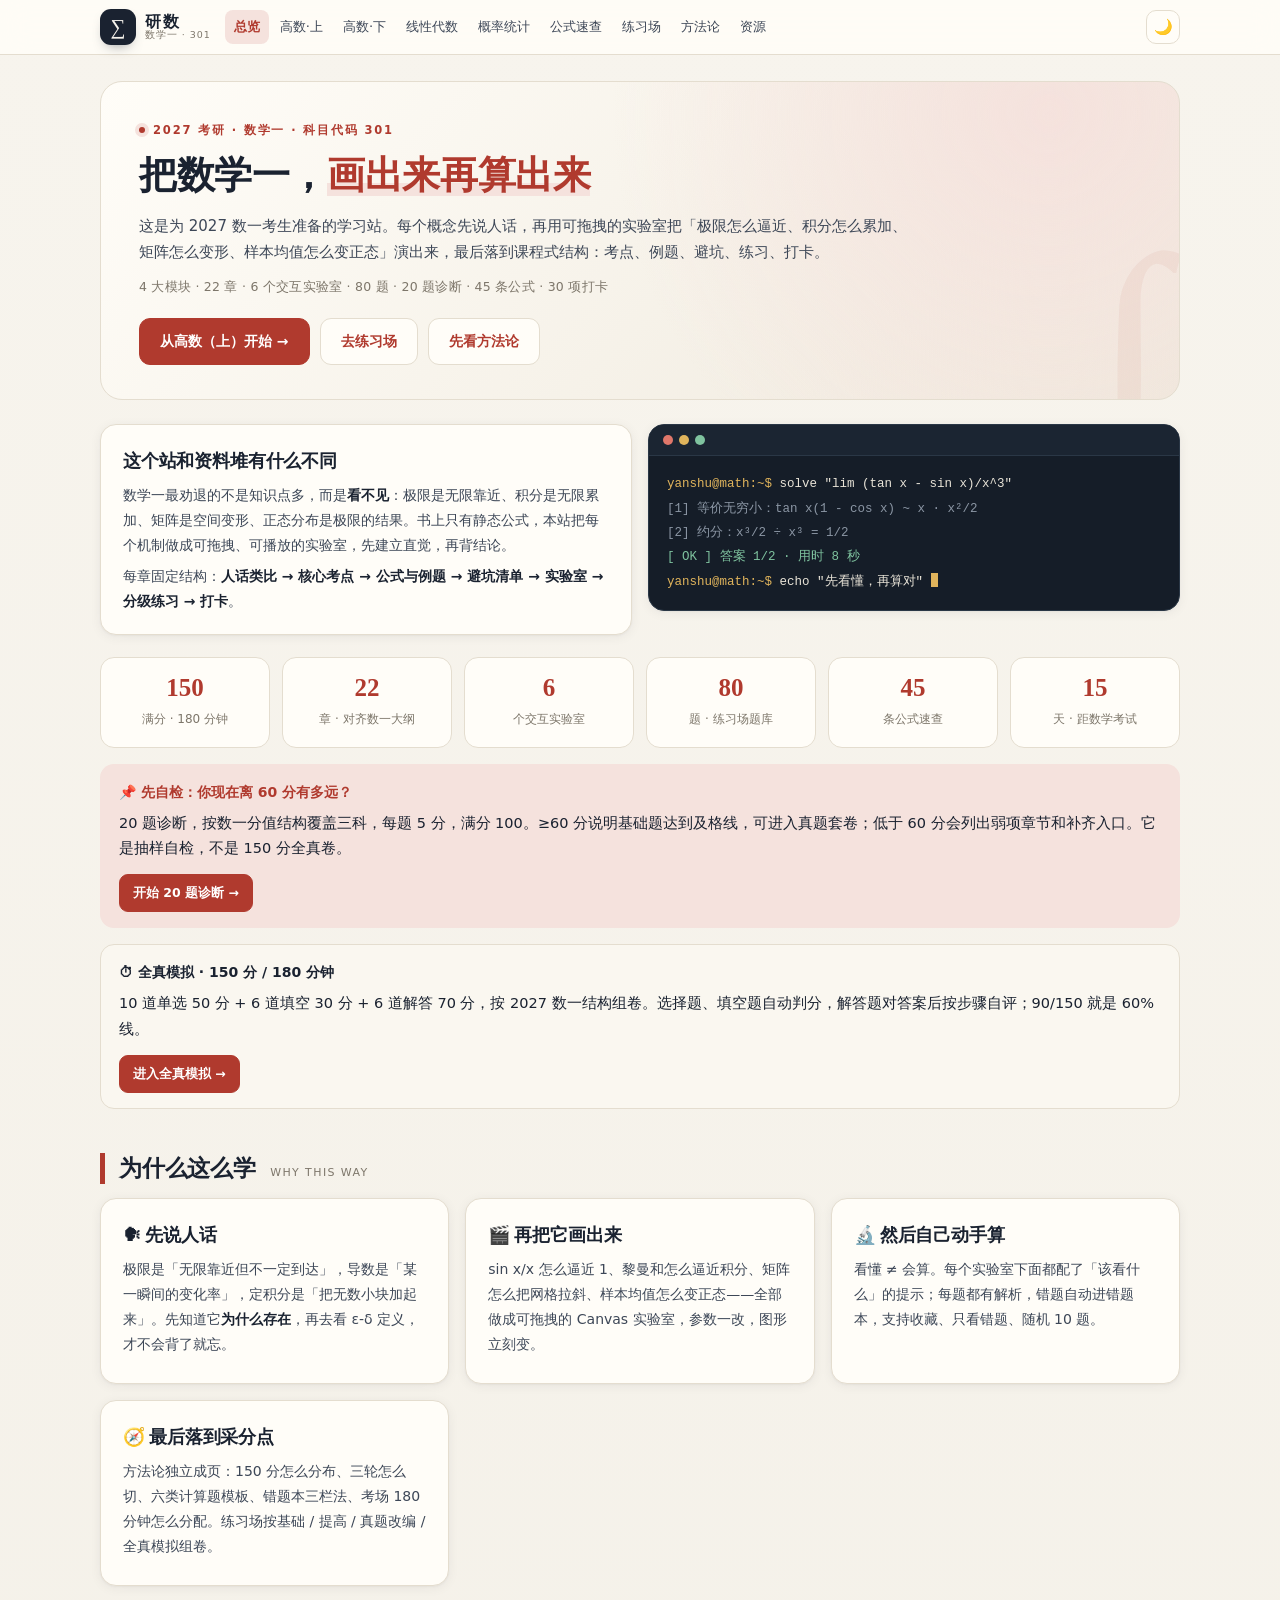
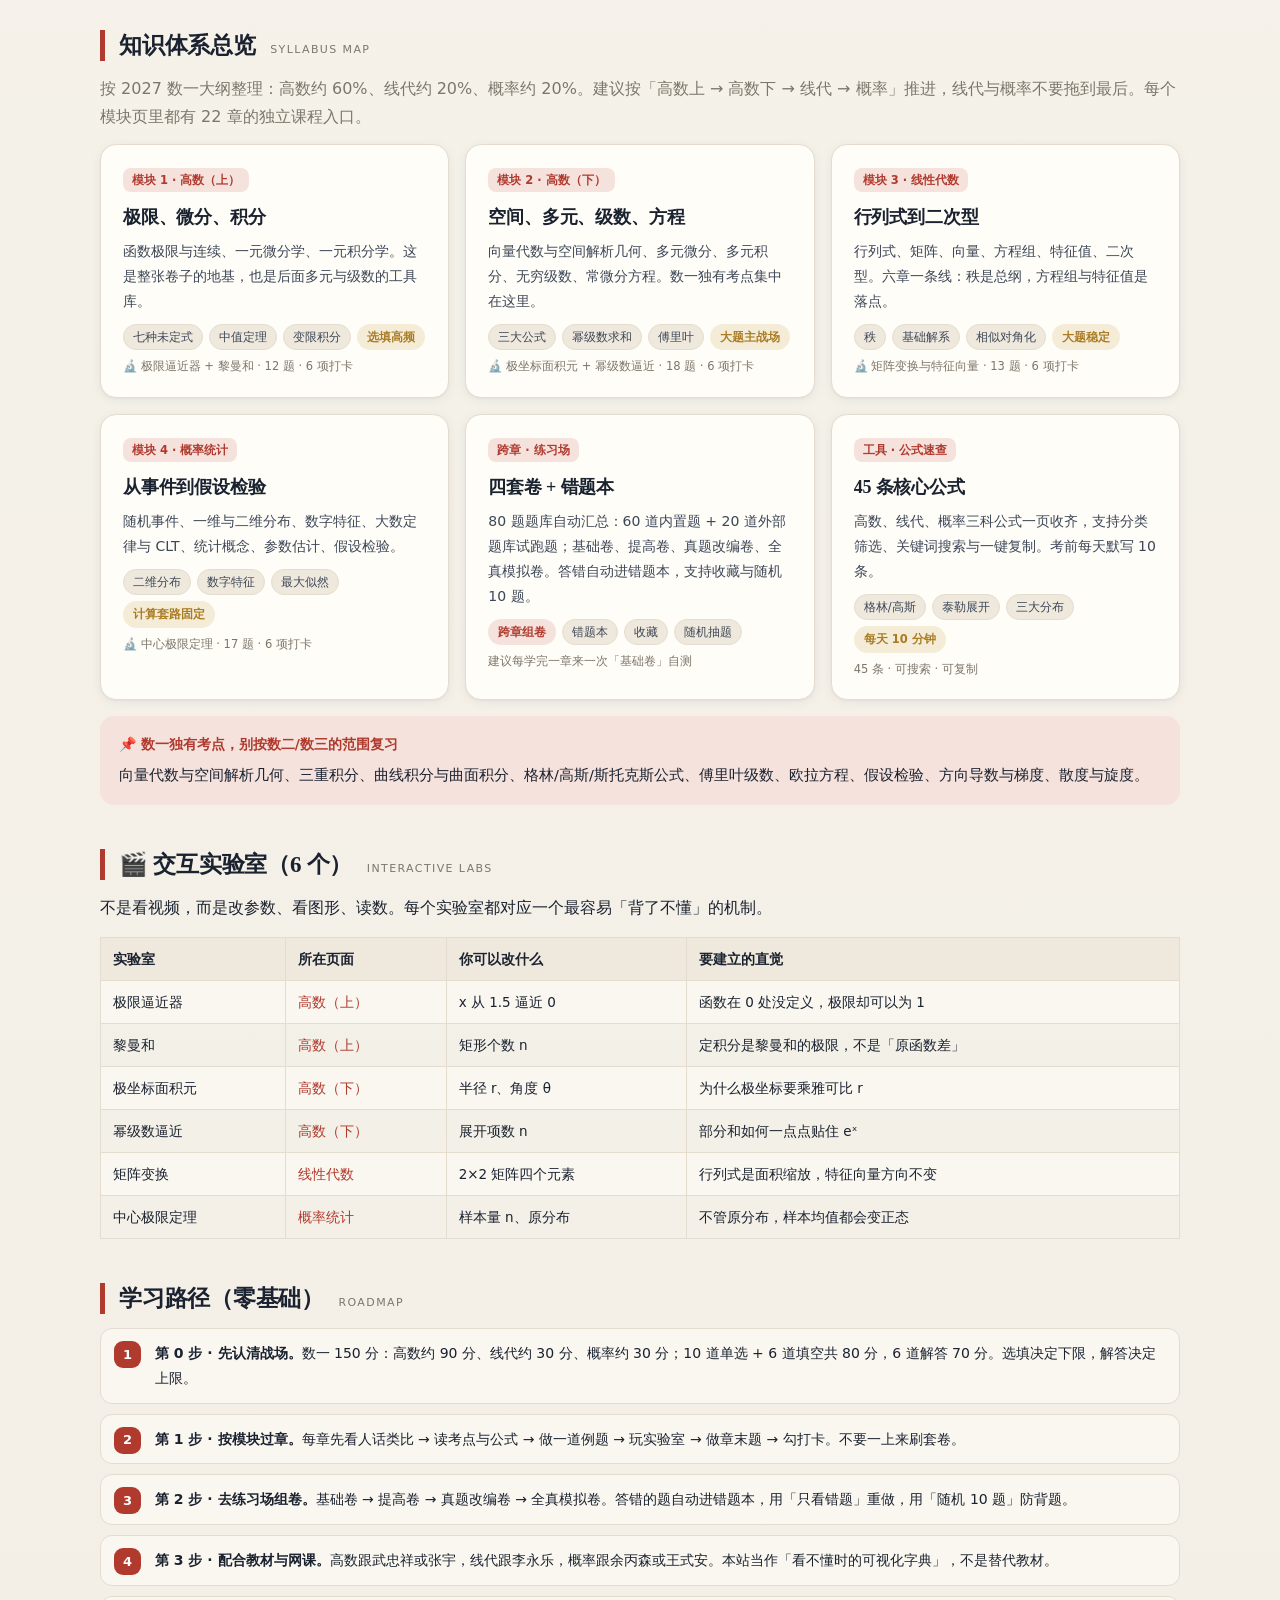
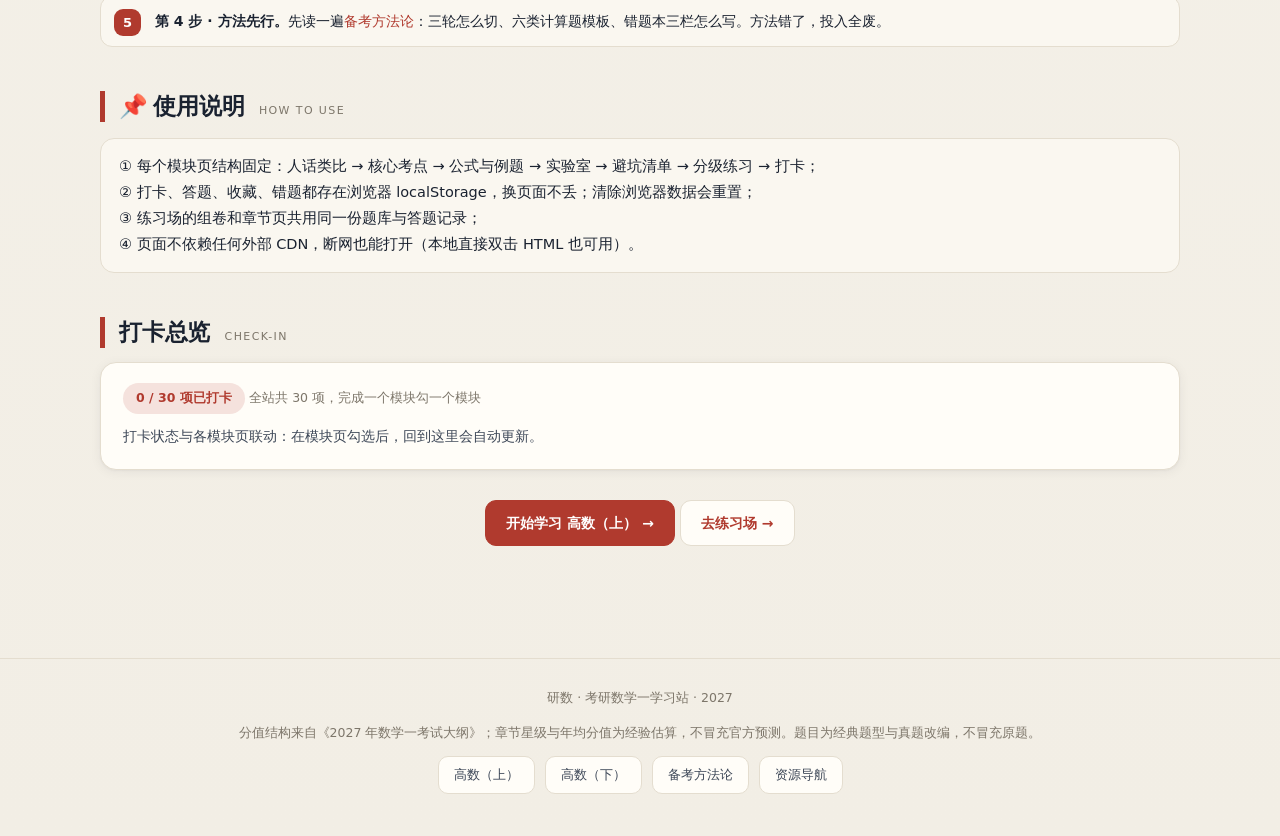
==== commit 9e9d9043: "feat: 练习场接入大观园收录题 20 道试跑" ====
--- a/index.html
+++ b/index.html
@@ -4,7 +4,7 @@
 <meta charset="UTF-8">
 <meta name="viewport" content="width=device-width, initial-scale=1.0">
 <title>研数 · 考研数学一学习站（2027）</title>
-<meta name="description" content="2027 考研数学一学习站：22 章知识地图、6 个交互实验室、60 题练习、20 题诊断、公式速查、备考方法论与错题本。">
+<meta name="description" content="2027 考研数学一学习站：22 章课程、6 个交互实验室、80 题练习、20 题诊断、全真模拟、公式速查与错题复习。">
 <link rel="icon" href="data:image/svg+xml,%3Csvg xmlns='http://www.w3.org/2000/svg' viewBox='0 0 100 100'%3E%3Crect width='100' height='100' rx='22' fill='%231b2430'/%3E%3Ctext x='50' y='71' font-size='60' text-anchor='middle' fill='%23f6f3ec' font-family='Georgia'%3E%E2%88%91%3C/text%3E%3C/svg%3E">
 <link rel="stylesheet" href="assets/style.css">
 <script>try{var t=JSON.parse(localStorage.getItem("yanshu.theme")||"null");if(t)document.documentElement.setAttribute("data-theme",t);}catch(e){}</script>
@@ -32,7 +32,7 @@
     <p class="eyebrow">2027 考研 · 数学一 · 科目代码 301</p>
     <h1>把数学一，<span class="em">画出来再算出来</span></h1>
     <p class="lede">这是为 2027 数一考生准备的学习站。每个概念先说人话，再用可拖拽的实验室把「极限怎么逼近、积分怎么累加、矩阵怎么变形、样本均值怎么变正态」演出来，最后落到课程式结构：考点、例题、避坑、练习、打卡。</p>
-    <p class="tagline">4 大模块 · 22 章 · 6 个交互实验室 · 60 题 · 20 题诊断 · 45 条公式 · 30 项打卡</p>
+    <p class="tagline">4 大模块 · 22 章 · 6 个交互实验室 · 80 题 · 20 题诊断 · 45 条公式 · 30 项打卡</p>
     <div class="hero-actions">
       <a class="btn" href="gaoshu-1.html">从高数（上）开始 →</a>
       <a class="btn ghost" href="practice.html">去练习场</a>
@@ -62,7 +62,7 @@
     <div class="stat"><b>150</b><span>满分 · 180 分钟</span></div>
     <div class="stat"><b>22</b><span>章 · 对齐数一大纲</span></div>
     <div class="stat"><b>6</b><span>个交互实验室</span></div>
-    <div class="stat"><b>60</b><span>道分级练习</span></div>
+    <div class="stat"><b>80</b><span>题 · 练习场题库</span></div>
     <div class="stat"><b>45</b><span>条公式速查</span></div>
     <div class="stat"><b id="cdDays">--</b><span>天 · 距数学考试</span></div>
   </div>
@@ -134,7 +134,7 @@
     <a class="card clickable" href="practice.html">
       <span class="ch-num">跨章 · 练习场</span>
       <h3>四套卷 + 错题本</h3>
-      <p>60 题题库自动汇总：基础卷、提高卷、真题改编卷、全真模拟卷。答错自动进错题本，支持收藏与随机 10 题。</p>
+      <p>80 题题库自动汇总：60 道内置题 + 20 道外部题库试跑题；基础卷、提高卷、真题改编卷、全真模拟卷。答错自动进错题本，支持收藏与随机 10 题。</p>
       <div class="chips"><span class="chip new">跨章组卷</span><span class="chip">错题本</span><span class="chip">收藏</span><span class="chip">随机抽题</span></div>
       <div class="ch-wave">建议每学完一章来一次「基础卷」自测</div>
     </a>
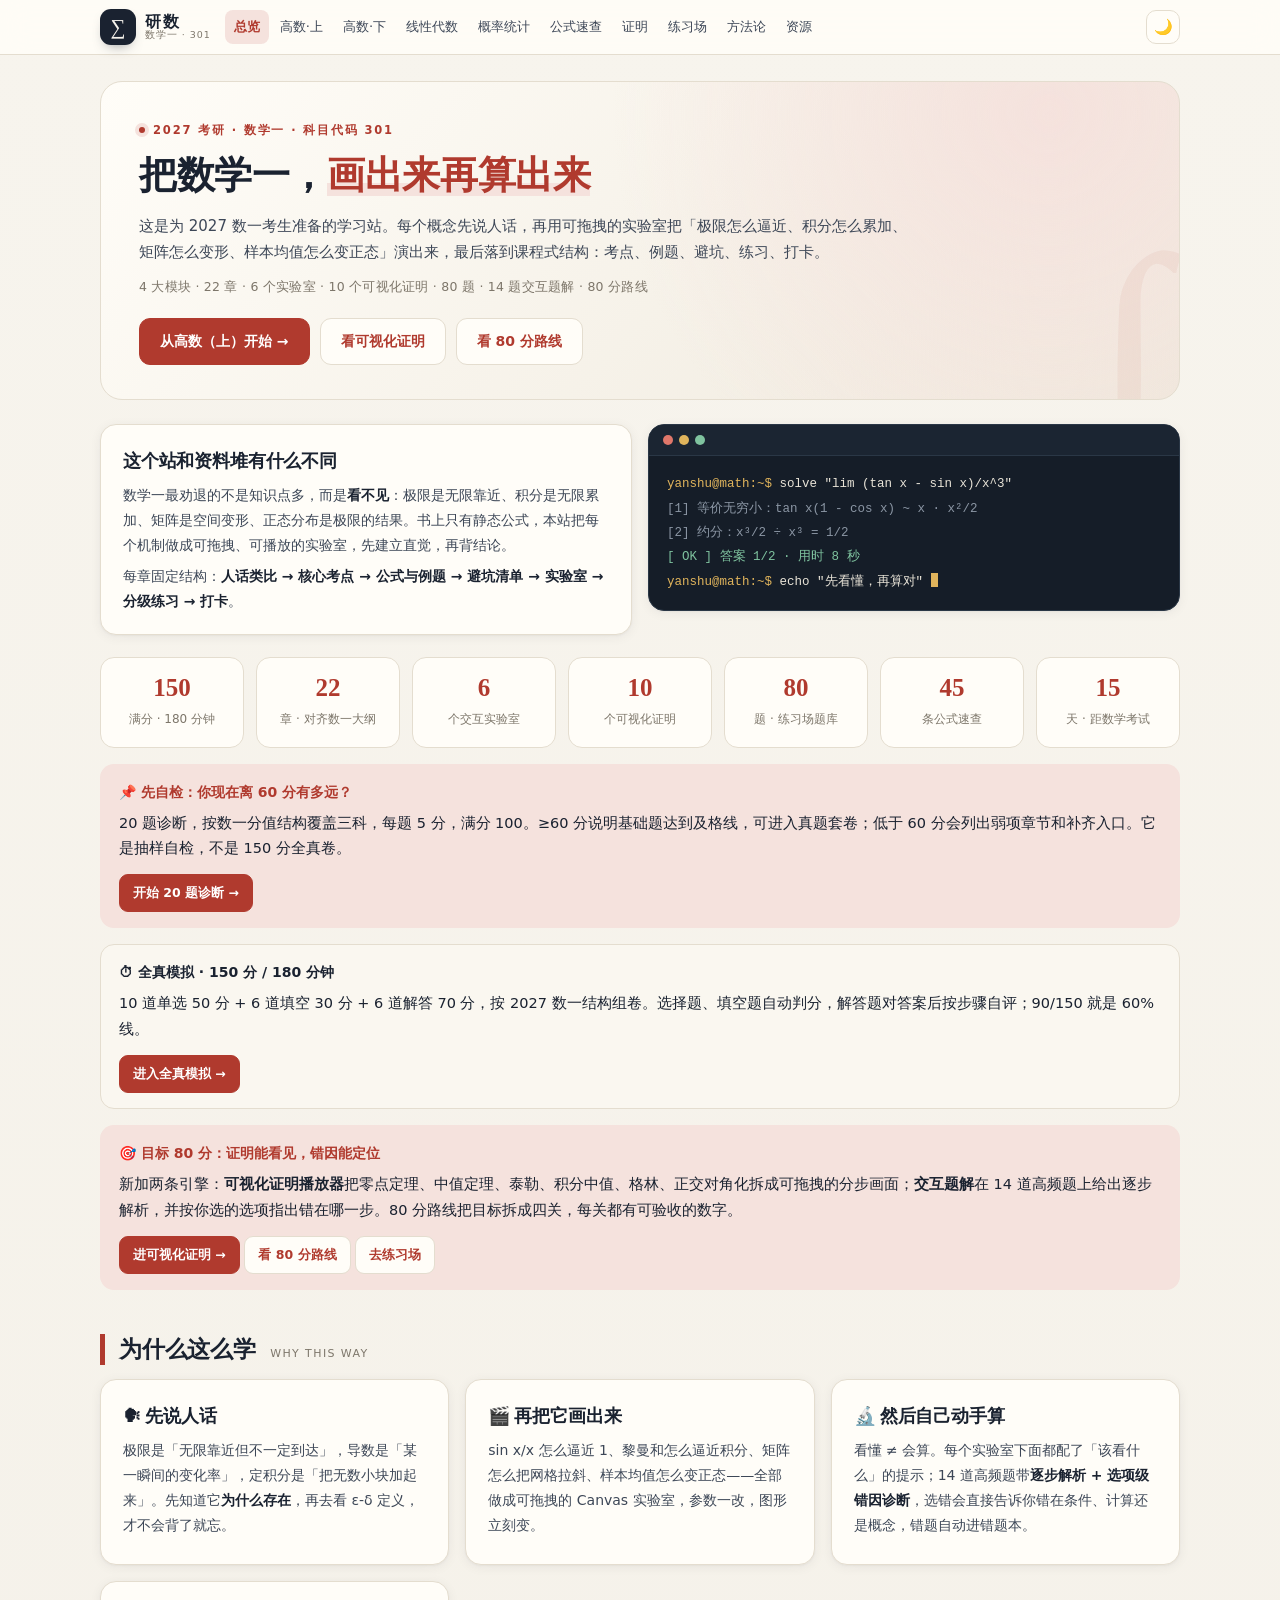
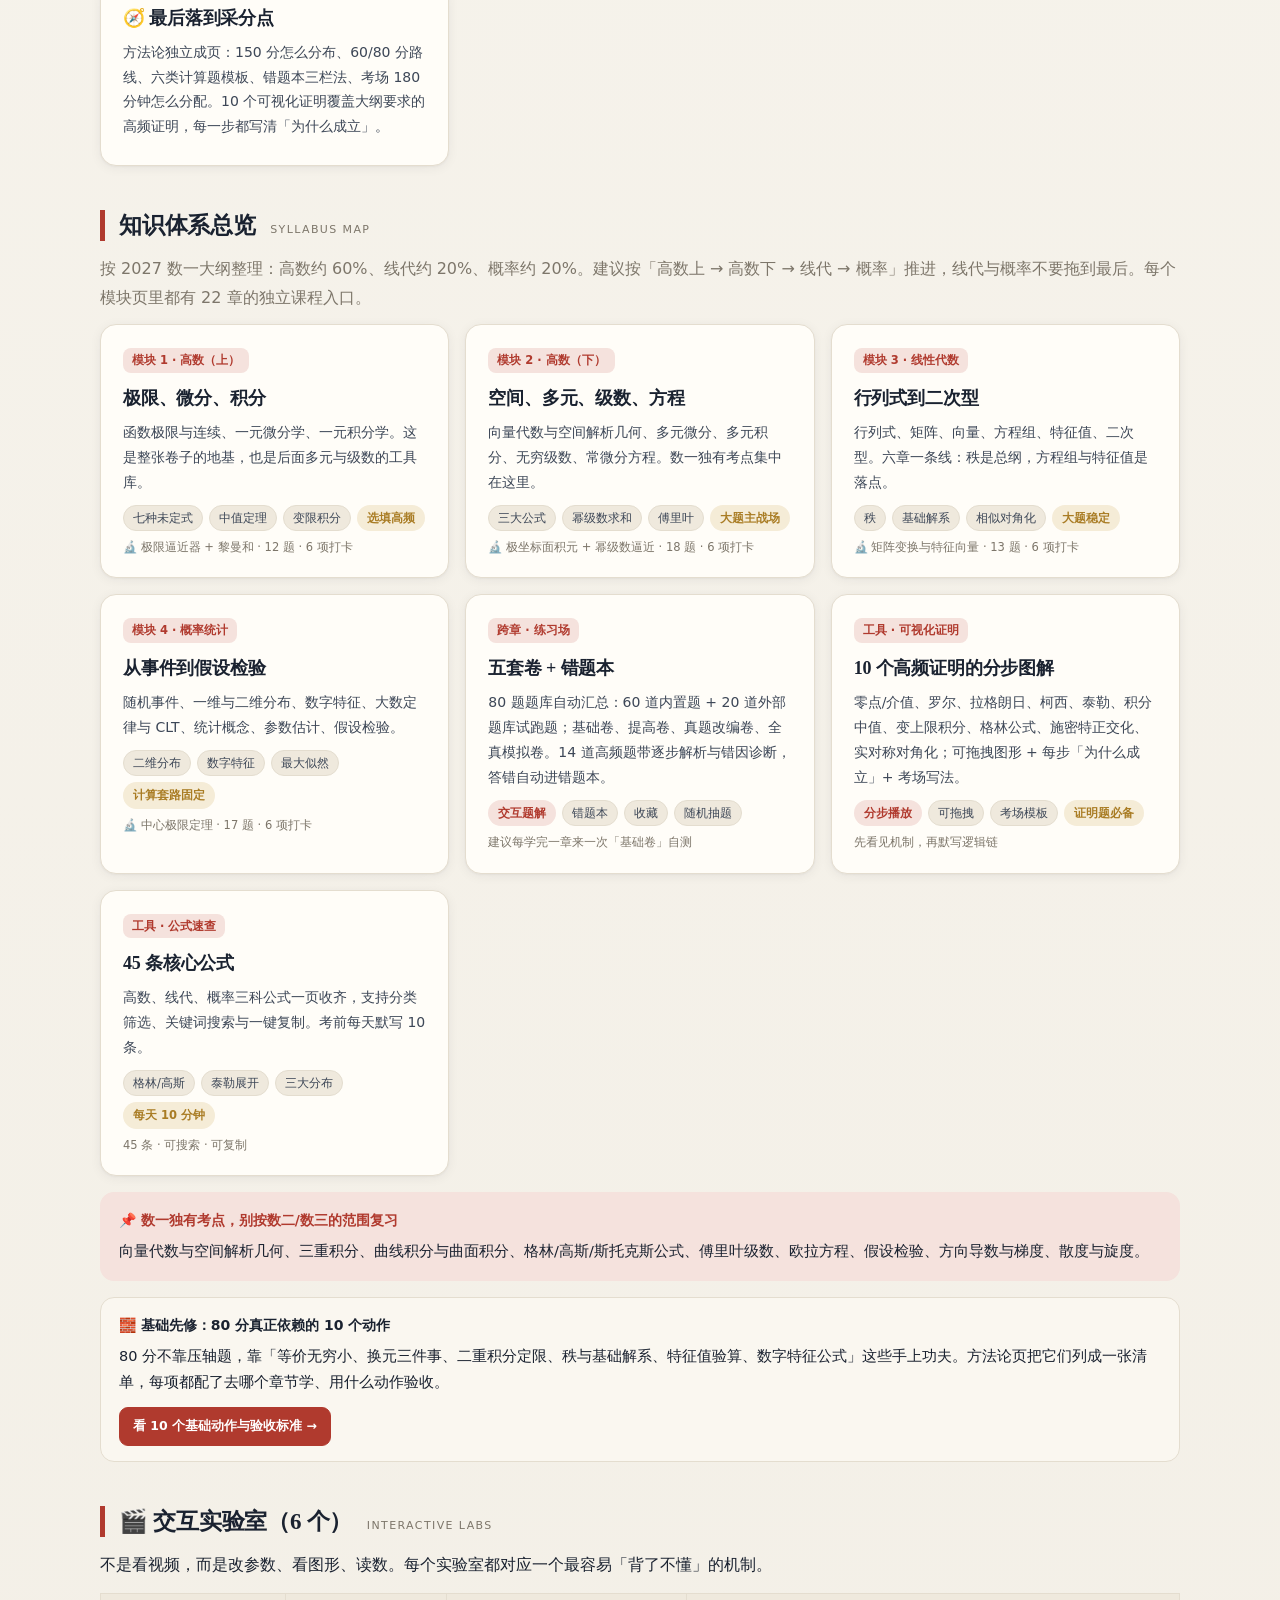
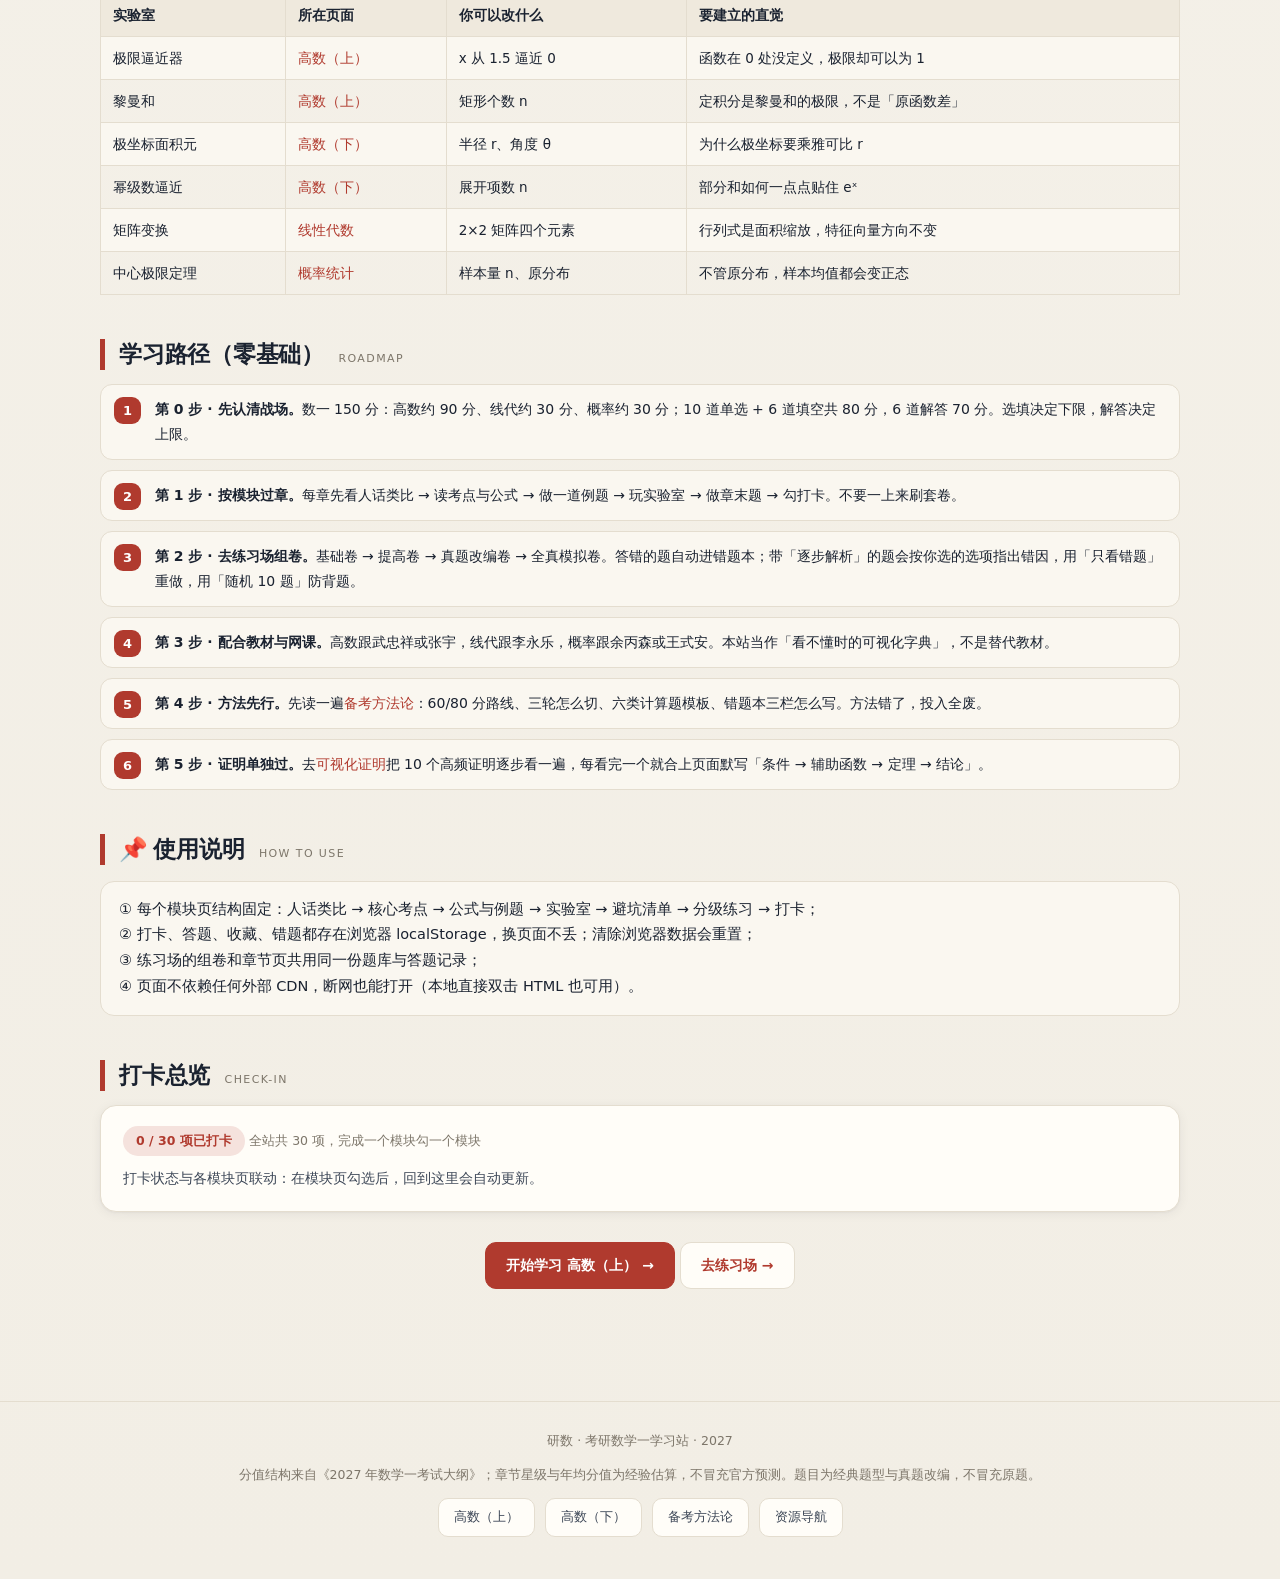
==== commit 1195f73b: "feat: 新增 10 个可视化证明、14 题交互题解与 80 分路线 - 可视化证明播放器：零点/介值、罗尔、拉格朗日、柯西、泰勒、积分中值、变上限积分、格林、施密特、实对称对角化；47 步、8 种" ====
--- a/index.html
+++ b/index.html
@@ -4,7 +4,7 @@
 <meta charset="UTF-8">
 <meta name="viewport" content="width=device-width, initial-scale=1.0">
 <title>研数 · 考研数学一学习站（2027）</title>
-<meta name="description" content="2027 考研数学一学习站：22 章课程、6 个交互实验室、80 题练习、20 题诊断、全真模拟、公式速查与错题复习。">
+<meta name="description" content="2027 考研数学一学习站：22 章课程、6 个交互实验室、10 个可视化证明、80 题练习、14 题交互题解、20 题诊断、全真模拟、公式速查与 80 分路线。">
 <link rel="icon" href="data:image/svg+xml,%3Csvg xmlns='http://www.w3.org/2000/svg' viewBox='0 0 100 100'%3E%3Crect width='100' height='100' rx='22' fill='%231b2430'/%3E%3Ctext x='50' y='71' font-size='60' text-anchor='middle' fill='%23f6f3ec' font-family='Georgia'%3E%E2%88%91%3C/text%3E%3C/svg%3E">
 <link rel="stylesheet" href="assets/style.css">
 <script>try{var t=JSON.parse(localStorage.getItem("yanshu.theme")||"null");if(t)document.documentElement.setAttribute("data-theme",t);}catch(e){}</script>
@@ -20,6 +20,7 @@
     <a href="xiandai.html">线性代数</a>
     <a href="gailv.html">概率统计</a>
     <a href="formulas.html">公式速查</a>
+    <a href="proof.html">证明</a>
     <a href="practice.html">练习场</a>
     <a href="method.html">方法论</a>
     <a href="resources.html">资源</a>
@@ -32,11 +33,11 @@
     <p class="eyebrow">2027 考研 · 数学一 · 科目代码 301</p>
     <h1>把数学一，<span class="em">画出来再算出来</span></h1>
     <p class="lede">这是为 2027 数一考生准备的学习站。每个概念先说人话，再用可拖拽的实验室把「极限怎么逼近、积分怎么累加、矩阵怎么变形、样本均值怎么变正态」演出来，最后落到课程式结构：考点、例题、避坑、练习、打卡。</p>
-    <p class="tagline">4 大模块 · 22 章 · 6 个交互实验室 · 80 题 · 20 题诊断 · 45 条公式 · 30 项打卡</p>
+    <p class="tagline">4 大模块 · 22 章 · 6 个实验室 · 10 个可视化证明 · 80 题 · 14 题交互题解 · 80 分路线</p>
     <div class="hero-actions">
       <a class="btn" href="gaoshu-1.html">从高数（上）开始 →</a>
-      <a class="btn ghost" href="practice.html">去练习场</a>
-      <a class="btn ghost" href="method.html">先看方法论</a>
+      <a class="btn ghost" href="proof.html">看可视化证明</a>
+      <a class="btn ghost" href="method.html#eighty">看 80 分路线</a>
     </div>
   </header>
 
@@ -62,6 +63,7 @@
     <div class="stat"><b>150</b><span>满分 · 180 分钟</span></div>
     <div class="stat"><b>22</b><span>章 · 对齐数一大纲</span></div>
     <div class="stat"><b>6</b><span>个交互实验室</span></div>
+    <div class="stat"><b>10</b><span>个可视化证明</span></div>
     <div class="stat"><b>80</b><span>题 · 练习场题库</span></div>
     <div class="stat"><b>45</b><span>条公式速查</span></div>
     <div class="stat"><b id="cdDays">--</b><span>天 · 距数学考试</span></div>
@@ -79,6 +81,16 @@
     <p style="margin-bottom:0"><a class="btn sm" href="mock.html">进入全真模拟 →</a></p>
   </div>
 
+  <div class="callout exam">
+    <div class="co-title">🎯 目标 80 分：证明能看见，错因能定位</div>
+    <p>新加两条引擎：<b>可视化证明播放器</b>把零点定理、中值定理、泰勒、积分中值、格林、正交对角化拆成可拖拽的分步画面；<b>交互题解</b>在 14 道高频题上给出逐步解析，并按你选的选项指出错在哪一步。80 分路线把目标拆成四关，每关都有可验收的数字。</p>
+    <p style="margin-bottom:0">
+      <a class="btn sm" href="proof.html">进可视化证明 →</a>
+      <a class="btn ghost sm" href="method.html#eighty">看 80 分路线</a>
+      <a class="btn ghost sm" href="practice.html">去练习场</a>
+    </p>
+  </div>
+
   <h2 class="sec">为什么这么学 <span class="en">WHY THIS WAY</span></h2>
   <div class="grid cols-2">
     <div class="card">
@@ -91,11 +103,11 @@
     </div>
     <div class="card">
       <h3>🔬 然后自己动手算</h3>
-      <p>看懂 ≠ 会算。每个实验室下面都配了「该看什么」的提示；每题都有解析，错题自动进错题本，支持收藏、只看错题、随机 10 题。</p>
+      <p>看懂 ≠ 会算。每个实验室下面都配了「该看什么」的提示；14 道高频题带<b>逐步解析 + 选项级错因诊断</b>，选错会直接告诉你错在条件、计算还是概念，错题自动进错题本。</p>
     </div>
     <div class="card">
       <h3>🧭 最后落到采分点</h3>
-      <p>方法论独立成页：150 分怎么分布、三轮怎么切、六类计算题模板、错题本三栏法、考场 180 分钟怎么分配。练习场按基础 / 提高 / 真题改编 / 全真模拟组卷。</p>
+      <p>方法论独立成页：150 分怎么分布、60/80 分路线、六类计算题模板、错题本三栏法、考场 180 分钟怎么分配。10 个可视化证明覆盖大纲要求的高频证明，每一步都写清「为什么成立」。</p>
     </div>
   </div>
 
@@ -133,10 +145,17 @@
     </a>
     <a class="card clickable" href="practice.html">
       <span class="ch-num">跨章 · 练习场</span>
-      <h3>四套卷 + 错题本</h3>
-      <p>80 题题库自动汇总：60 道内置题 + 20 道外部题库试跑题；基础卷、提高卷、真题改编卷、全真模拟卷。答错自动进错题本，支持收藏与随机 10 题。</p>
-      <div class="chips"><span class="chip new">跨章组卷</span><span class="chip">错题本</span><span class="chip">收藏</span><span class="chip">随机抽题</span></div>
+      <h3>五套卷 + 错题本</h3>
+      <p>80 题题库自动汇总：60 道内置题 + 20 道外部题库试跑题；基础卷、提高卷、真题改编卷、全真模拟卷。14 道高频题带逐步解析与错因诊断，答错自动进错题本。</p>
+      <div class="chips"><span class="chip new">交互题解</span><span class="chip">错题本</span><span class="chip">收藏</span><span class="chip">随机抽题</span></div>
       <div class="ch-wave">建议每学完一章来一次「基础卷」自测</div>
+    </a>
+    <a class="card clickable" href="proof.html">
+      <span class="ch-num">工具 · 可视化证明</span>
+      <h3>10 个高频证明的分步图解</h3>
+      <p>零点/介值、罗尔、拉格朗日、柯西、泰勒、积分中值、变上限积分、格林公式、施密特正交化、实对称对角化；可拖拽图形 + 每步「为什么成立」+ 考场写法。</p>
+      <div class="chips"><span class="chip new">分步播放</span><span class="chip">可拖拽</span><span class="chip">考场模板</span><span class="chip hot">证明题必备</span></div>
+      <div class="ch-wave">先看见机制，再默写逻辑链</div>
     </a>
     <a class="card clickable" href="formulas.html">
       <span class="ch-num">工具 · 公式速查</span>
@@ -150,6 +169,12 @@
   <div class="callout exam">
     <div class="co-title">📌 数一独有考点，别按数二/数三的范围复习</div>
     <p style="margin-bottom:0">向量代数与空间解析几何、三重积分、曲线积分与曲面积分、格林/高斯/斯托克斯公式、傅里叶级数、欧拉方程、假设检验、方向导数与梯度、散度与旋度。</p>
+  </div>
+
+  <div class="callout">
+    <div class="co-title">🧱 基础先修：80 分真正依赖的 10 个动作</div>
+    <p>80 分不靠压轴题，靠「等价无穷小、换元三件事、二重积分定限、秩与基础解系、特征值验算、数字特征公式」这些手上功夫。方法论页把它们列成一张清单，每项都配了去哪个章节学、用什么动作验收。</p>
+    <p style="margin-bottom:0"><a class="btn sm" href="method.html#eighty">看 10 个基础动作与验收标准 →</a></p>
   </div>
 
   <h2 class="sec">🎬 交互实验室（6 个） <span class="en">INTERACTIVE LABS</span></h2>
@@ -170,9 +195,10 @@
   <div class="steps">
     <div class="step"><b>第 0 步 · 先认清战场。</b>数一 150 分：高数约 90 分、线代约 30 分、概率约 30 分；10 道单选 + 6 道填空共 80 分，6 道解答 70 分。选填决定下限，解答决定上限。</div>
     <div class="step"><b>第 1 步 · 按模块过章。</b>每章先看人话类比 → 读考点与公式 → 做一道例题 → 玩实验室 → 做章末题 → 勾打卡。不要一上来刷套卷。</div>
-    <div class="step"><b>第 2 步 · 去练习场组卷。</b>基础卷 → 提高卷 → 真题改编卷 → 全真模拟卷。答错的题自动进错题本，用「只看错题」重做，用「随机 10 题」防背题。</div>
+    <div class="step"><b>第 2 步 · 去练习场组卷。</b>基础卷 → 提高卷 → 真题改编卷 → 全真模拟卷。答错的题自动进错题本；带「逐步解析」的题会按你选的选项指出错因，用「只看错题」重做，用「随机 10 题」防背题。</div>
     <div class="step"><b>第 3 步 · 配合教材与网课。</b>高数跟武忠祥或张宇，线代跟李永乐，概率跟余丙森或王式安。本站当作「看不懂时的可视化字典」，不是替代教材。</div>
-    <div class="step"><b>第 4 步 · 方法先行。</b>先读一遍<a href="method.html">备考方法论</a>：三轮怎么切、六类计算题模板、错题本三栏怎么写。方法错了，投入全废。</div>
+    <div class="step"><b>第 4 步 · 方法先行。</b>先读一遍<a href="method.html">备考方法论</a>：60/80 分路线、三轮怎么切、六类计算题模板、错题本三栏怎么写。方法错了，投入全废。</div>
+    <div class="step"><b>第 5 步 · 证明单独过。</b>去<a href="proof.html">可视化证明</a>把 10 个高频证明逐步看一遍，每看完一个就合上页面默写「条件 → 辅助函数 → 定理 → 结论」。</div>
   </div>
 
   <h2 class="sec">📌 使用说明 <span class="en">HOW TO USE</span></h2>
--- a/assets/style.css
+++ b/assets/style.css
@@ -494,6 +494,103 @@
   .lab .lab-ctrl input[type=range]{width:100px}
   .hero-actions .btn{padding:9px 14px;font-size:13px}
 }
+/* ── 可视化证明播放器 ── */
+.proof-tabs{display:flex;gap:8px;flex-wrap:wrap;margin:18px 0}
+.proof-tab{border:1px solid var(--line);background:var(--card);color:var(--ink-2);border-radius:10px;padding:7px 13px;font-size:12.5px;transition:.15s;text-align:left;line-height:1.4}
+.proof-tab:hover{border-color:var(--brand);color:var(--brand)}
+.proof-tab.on{background:var(--brand);border-color:var(--brand);color:#fff;font-weight:700}
+.proof-tab small{display:block;font-size:10px;opacity:.72;letter-spacing:.04em}
+.proof-card{background:var(--card);border:1px solid var(--line);border-radius:18px;padding:22px 24px;box-shadow:var(--shadow);margin:18px 0}
+.proof-head{display:flex;justify-content:space-between;gap:16px;align-items:flex-start;flex-wrap:wrap;margin-bottom:10px}
+.proof-head h2{font-size:25px;line-height:1.35;margin:2px 0 5px}
+.proof-head .proof-goal{font-size:13.5px;color:var(--ink-2);max-width:70ch;margin:0}
+.proof-tag{font-size:10.5px;letter-spacing:.12em;color:var(--brand);font-weight:700;text-transform:uppercase}
+.proof-stage{background:var(--card-2);border:1px solid var(--line);border-radius:14px;padding:10px;margin:12px 0}
+.proof-canvas{width:100%;height:clamp(240px,40vw,380px);display:block;border-radius:9px}
+.proof-controls{display:flex;align-items:center;gap:8px;flex-wrap:wrap;margin-top:10px;font-size:12.5px}
+.proof-controls button{border:1px solid var(--line);background:var(--card);color:var(--ink-2);border-radius:8px;padding:6px 12px;transition:.15s}
+.proof-controls button:hover{border-color:var(--brand);color:var(--brand)}
+.proof-controls button.primary{background:var(--brand);border-color:var(--brand);color:#fff;font-weight:700}
+.proof-controls .proof-counter{margin-left:auto;font-family:var(--font-mono);font-size:12px;color:var(--ink-3)}
+.proof-slider{display:flex;align-items:center;gap:9px;background:var(--card);border:1px solid var(--line);border-radius:10px;padding:7px 12px;margin-top:10px;font-size:12.5px;color:var(--ink-2)}
+.proof-slider input[type=range]{flex:1;accent-color:var(--brand);min-width:120px}
+.proof-slider b{font-family:var(--font-mono);color:var(--brand);font-size:12.5px;min-width:52px;text-align:right}
+.proof-readout{font-family:var(--font-mono);font-size:11.5px;color:var(--ink-3);line-height:1.7;margin:8px 0 2px;min-height:20px;word-break:break-word}
+.proof-steps{display:grid;gap:8px;margin:18px 0}
+.proof-step{display:grid;grid-template-columns:30px 1fr;gap:10px;align-items:flex-start;text-align:left;border:1px solid var(--line);background:var(--card-2);border-radius:12px;padding:11px 14px;transition:.15s}
+.proof-step:hover{border-color:var(--brand-2)}
+.proof-step.on{border-color:var(--brand);background:var(--brand-soft);box-shadow:0 8px 20px -20px rgba(176,58,46,.8)}
+.proof-step .ps-num{width:27px;height:27px;border-radius:9px;background:var(--card);border:1px solid var(--line);color:var(--ink-3);display:grid;place-items:center;font-weight:800;font-size:12.5px}
+.proof-step.on .ps-num{background:var(--brand);border-color:var(--brand);color:#fff}
+.proof-step .ps-name{font-size:14px;font-weight:700;color:var(--ink);line-height:1.55}
+.proof-step .ps-math{font-family:var(--font-mono);font-size:12px;color:var(--ink-2);margin-top:3px;line-height:1.65;word-break:break-word}
+.proof-detail{border-left:4px solid var(--brand);background:var(--card-2);border-radius:0 12px 12px 0;padding:13px 17px;margin:14px 0}
+.proof-detail .pd-name{font-weight:700;font-size:15px;margin-bottom:4px}
+.proof-detail .pd-math{font-family:var(--font-mono);font-size:13px;color:var(--brand);margin-bottom:7px;line-height:1.7;word-break:break-word}
+.proof-why{background:var(--blue-soft);border-radius:10px;padding:10px 13px;font-size:13px;color:var(--ink-2);line-height:1.75}
+.proof-why b{color:var(--blue)}
+.proof-foot{display:grid;grid-template-columns:1fr;gap:12px;margin-top:14px}
+@media (min-width:760px){.proof-foot{grid-template-columns:1fr 1fr}}
+.proof-box{border-radius:12px;padding:13px 16px;font-size:13px;line-height:1.75}
+.proof-box h4{font-size:13px;margin-bottom:5px;letter-spacing:.04em}
+.proof-box.takeaway{background:var(--green-soft);color:var(--ink-2)}
+.proof-box.takeaway h4{color:var(--green)}
+.proof-box.exam{background:var(--brand-soft);color:var(--ink-2)}
+.proof-box.exam h4{color:var(--brand)}
+.proof-box a{font-weight:700}
+
+/* ── 交互题解与错因诊断 ── */
+.quiz .btn-sol{border:1px solid var(--brand);background:var(--brand-soft);color:var(--brand);border-radius:8px;padding:5px 14px;font-size:12.5px;font-weight:700;transition:.15s}
+.quiz .btn-sol:hover{background:var(--brand);color:#fff}
+.quiz .q-sol{display:none;margin:0 18px 15px;border:1px solid var(--line);border-radius:13px;overflow:hidden;background:var(--card);scroll-margin-top:145px}
+.quiz .q-sol.show{display:block}
+.sol-head{background:linear-gradient(120deg,var(--brand-soft),var(--card-2));padding:10px 15px;font-size:12.5px;font-weight:700;color:var(--brand);display:flex;justify-content:space-between;gap:10px;flex-wrap:wrap;align-items:center}
+.sol-head span{font-size:10.5px;color:var(--ink-3);font-weight:500;letter-spacing:.05em}
+.sol-body{padding:13px 15px 15px}
+.sol-verdict{border-radius:10px;padding:10px 13px;font-size:13px;line-height:1.7;margin-bottom:11px}
+.sol-verdict.bad{background:var(--red-soft);color:var(--ink-2);border-left:4px solid var(--red)}
+.sol-verdict.bad b{color:var(--red)}
+.sol-verdict.good{background:var(--green-soft);color:var(--ink-2);border-left:4px solid var(--green)}
+.sol-verdict.good b{color:var(--green)}
+.sol-idea{font-size:13px;color:var(--ink-2);background:var(--accent-soft);border-radius:10px;padding:9px 13px;margin-bottom:12px;line-height:1.7}
+.sol-idea b{color:var(--accent)}
+.sol-steps{list-style:none;margin:0 0 12px;display:grid;gap:7px}
+.sol-step{display:grid;grid-template-columns:24px 1fr;gap:9px;font-size:13px;line-height:1.7;color:var(--ink-2);background:var(--card-2);border:1px solid var(--line);border-radius:10px;padding:9px 12px}
+.sol-step .ss-num{width:22px;height:22px;border-radius:7px;background:var(--brand);color:#fff;display:grid;place-items:center;font-size:11px;font-weight:800}
+.sol-step b{color:var(--ink)}
+.sol-step .ss-why{display:block;font-size:11.5px;color:var(--ink-3);margin-top:3px}
+.sol-step .ss-why::before{content:"为什么：";color:var(--blue);font-weight:700}
+.sol-check{font-size:12px;color:var(--ink-2);background:var(--blue-soft);border-radius:9px;padding:9px 12px;line-height:1.7;margin-bottom:12px}
+.sol-check b{color:var(--blue)}
+.sol-visual{background:var(--card-2);border:1px solid var(--line);border-radius:11px;padding:10px;margin-bottom:12px}
+.sol-visual canvas{width:100%;height:210px;display:block;border-radius:8px;background:var(--card)}
+.sol-visual .sv-ctrl{display:flex;align-items:center;gap:9px;margin-top:8px;font-size:11.5px;color:var(--ink-2)}
+.sol-visual .sv-ctrl input[type=range]{flex:1;accent-color:var(--brand);min-width:100px}
+.sol-visual .sv-ctrl b{font-family:var(--font-mono);color:var(--brand);min-width:64px;text-align:right}
+.sol-readout{font-size:11.5px;color:var(--ink-3);margin-top:6px;font-family:var(--font-mono);line-height:1.6}
+.sol-link{font-size:11.5px;color:var(--ink-3)}
+.sol-link a{font-weight:700}
+@media (max-width:520px){
+  .quiz .q-sol{margin:0 12px 13px}
+  .proof-card{padding:18px 15px}
+  .proof-head h2{font-size:21px}
+  .proof-controls .proof-counter{margin-left:0;flex-basis:100%}
+  .sol-body{padding:11px 12px 13px}
+}
+
+/* ── 80 分路线计分条 ── */
+.score-bars{display:grid;gap:9px;margin:14px 0 6px}
+.score-bar{display:grid;grid-template-columns:120px 1fr 100px;gap:10px;align-items:center;font-size:12.5px;color:var(--ink-2)}
+.score-bar .track{display:block;height:12px;background:var(--bg-soft);border:1px solid var(--line);border-radius:999px;overflow:hidden}
+.score-bar .fill{display:block;height:100%;background:linear-gradient(90deg,var(--brand),var(--accent));border-radius:999px}
+.score-bar b{font-family:var(--font-mono);font-size:12px;text-align:right;color:var(--brand)}
+@media (max-width:700px){
+  table.tbl{min-width:560px}
+}
+@media (max-width:560px){
+  .score-bar{grid-template-columns:86px 1fr 82px;font-size:11.5px}
+}
+
 @media (prefers-reduced-motion:reduce){
   html{scroll-behavior:auto}
   *,*::before,*::after{animation-duration:.001ms!important;transition-duration:.001ms!important}
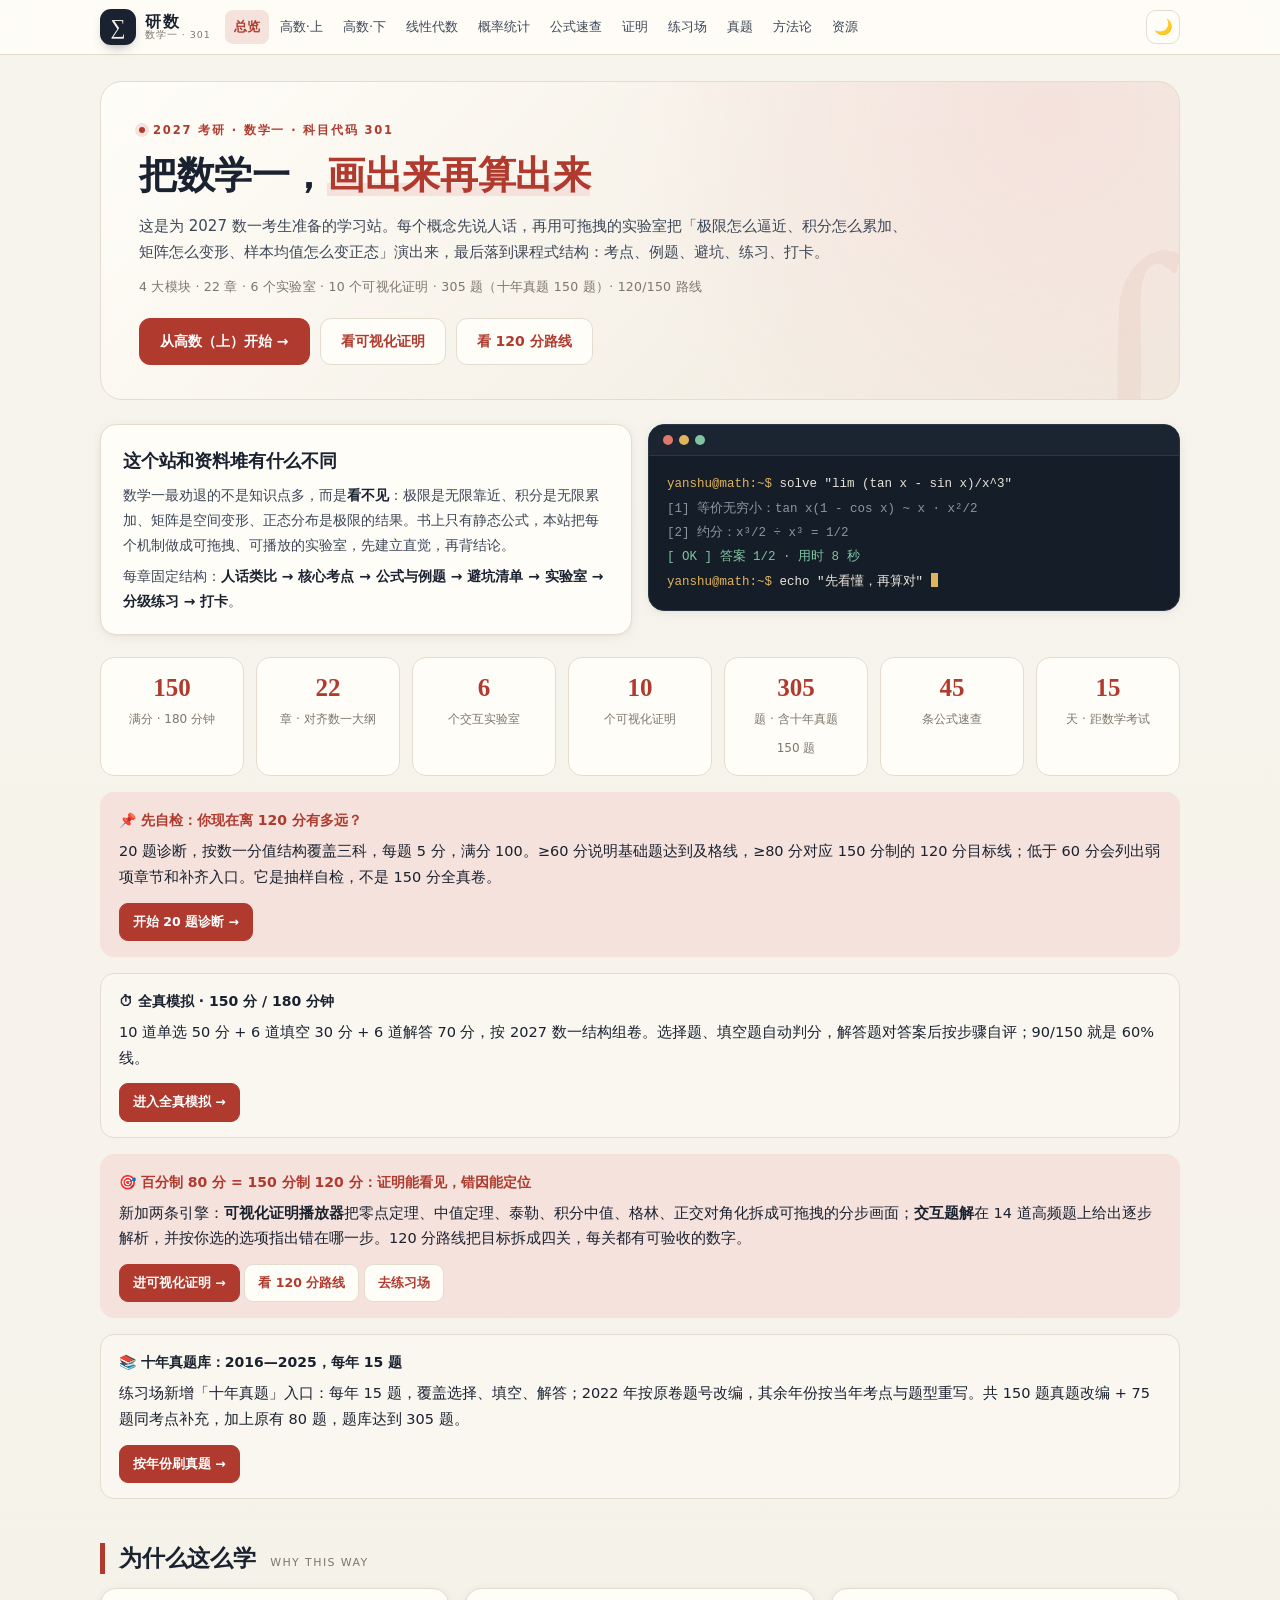
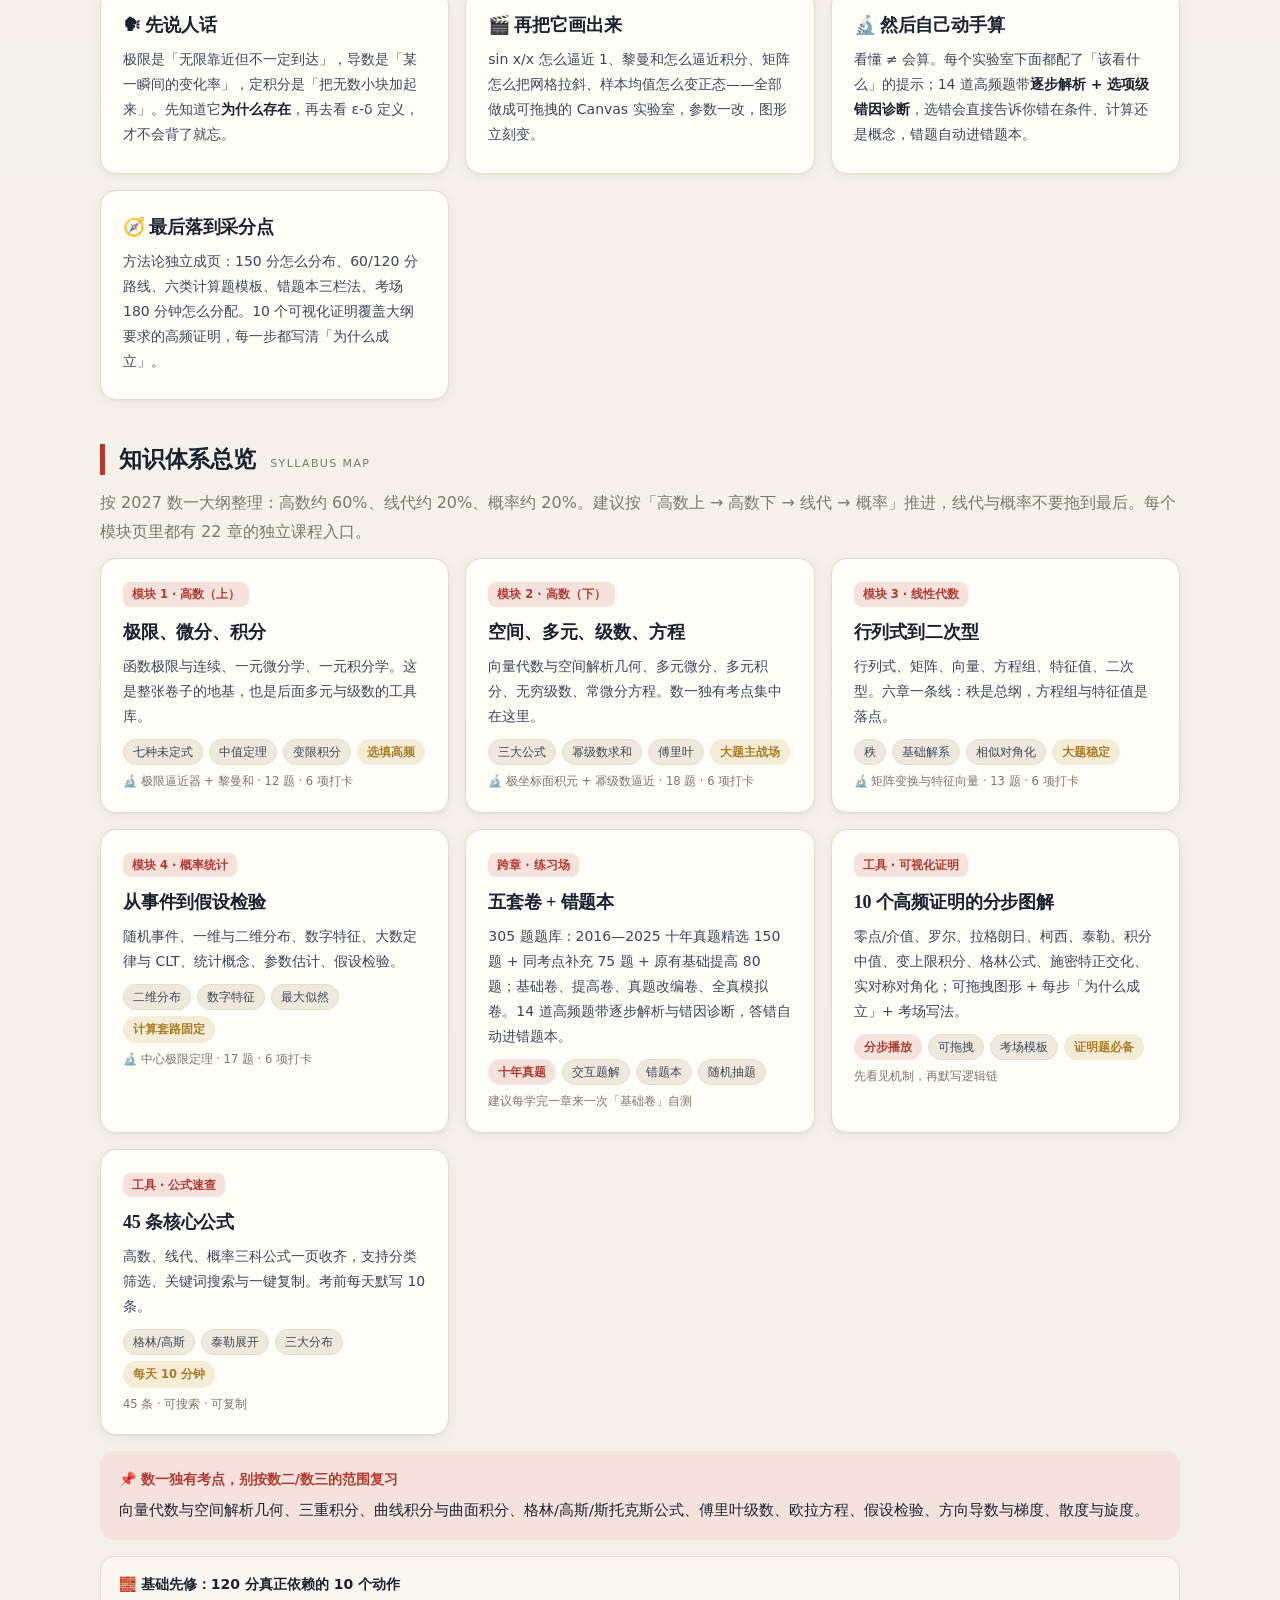
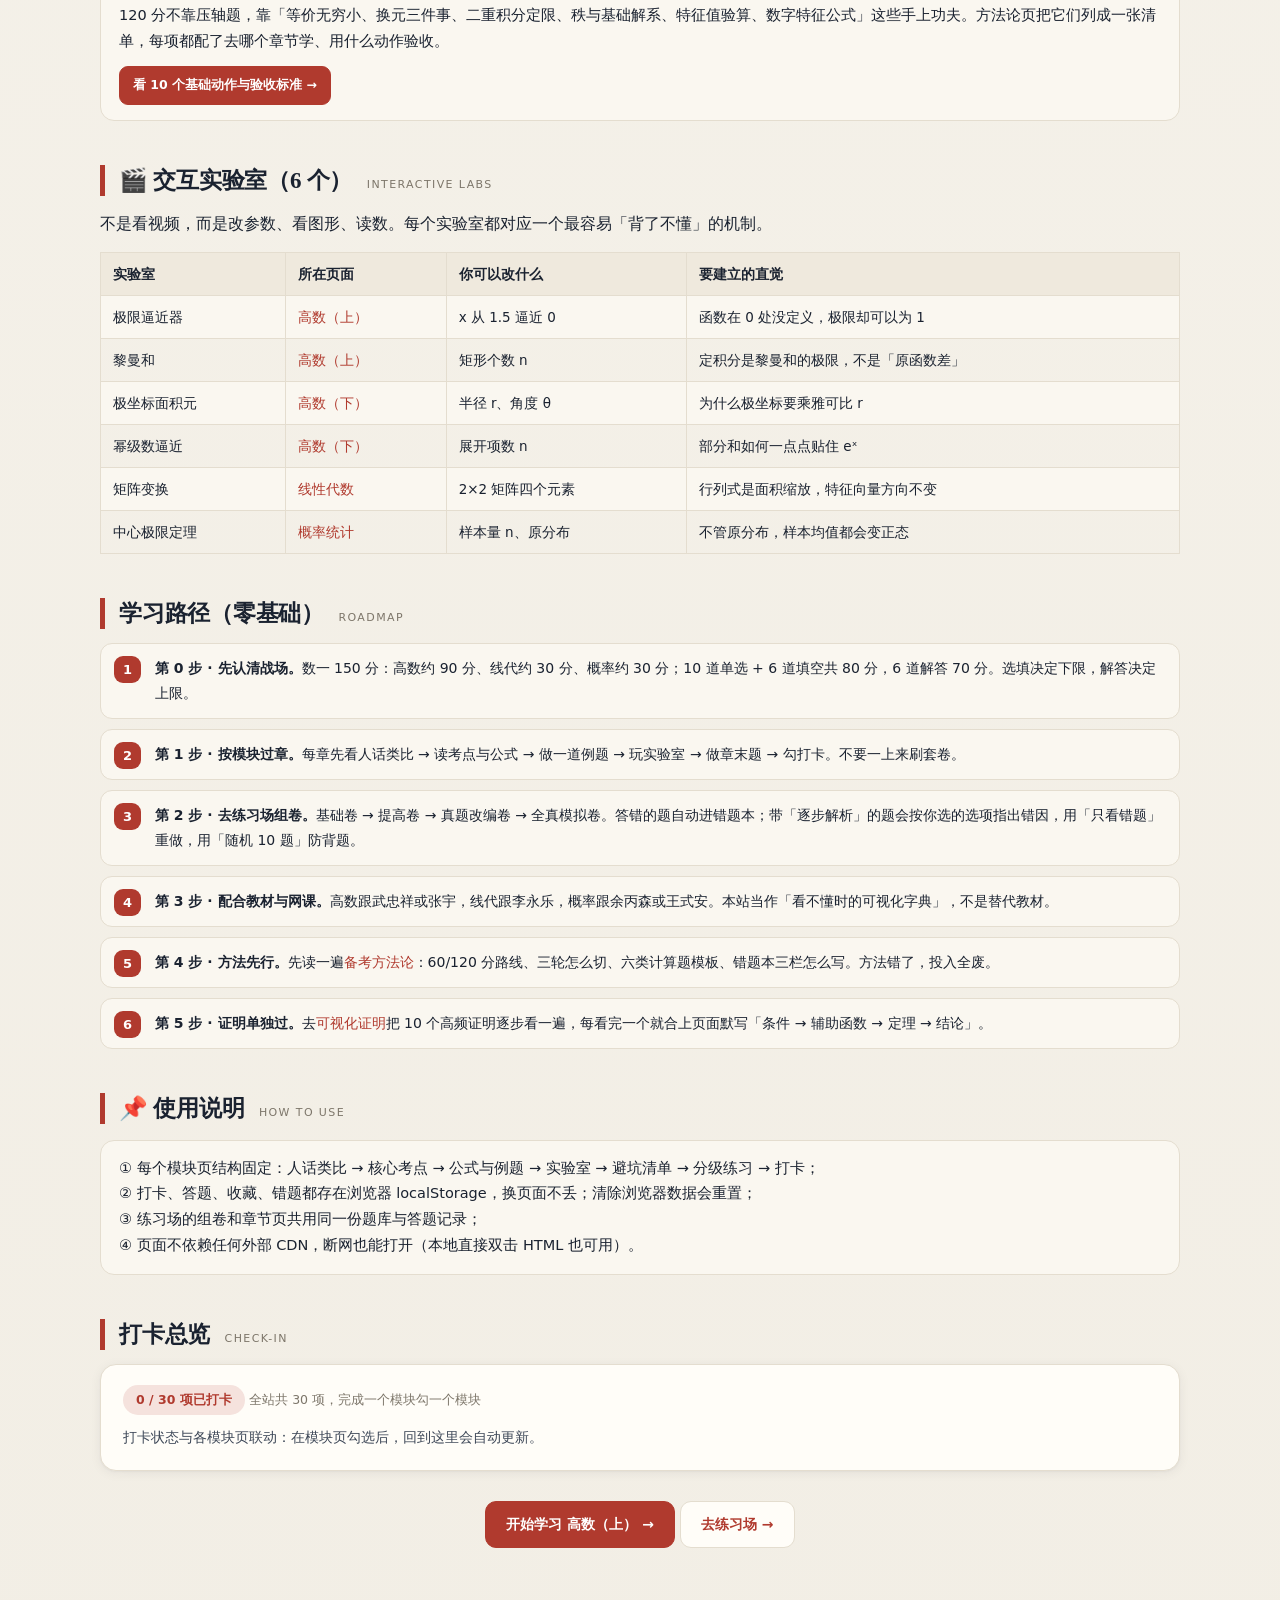
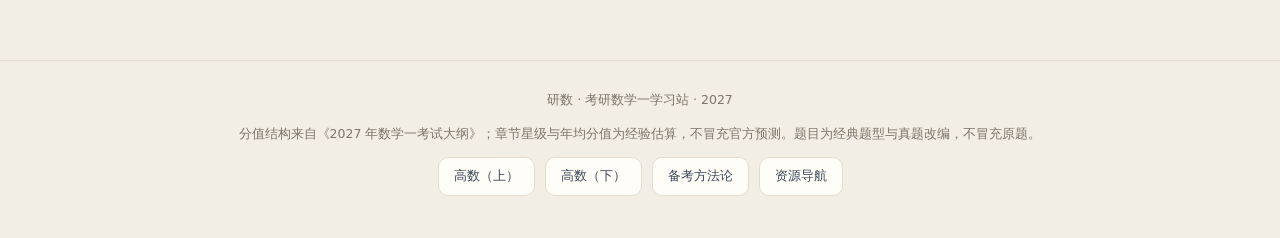
==== commit c3ebb4f1: "feat: 新增十年真题库 305 题，目标线改为 120/150 - 2016—2025 每年 15 题：2022 按公开文本卷题号改编，其余年份按当年考点与题型重写；另补 75 题同源补充，题库达" ====
--- a/index.html
+++ b/index.html
@@ -4,7 +4,7 @@
 <meta charset="UTF-8">
 <meta name="viewport" content="width=device-width, initial-scale=1.0">
 <title>研数 · 考研数学一学习站（2027）</title>
-<meta name="description" content="2027 考研数学一学习站：22 章课程、6 个交互实验室、10 个可视化证明、80 题练习、14 题交互题解、20 题诊断、全真模拟、公式速查与 80 分路线。">
+<meta name="description" content="2027 考研数学一学习站：22 章课程、6 个交互实验室、10 个可视化证明、305 题题库（十年真题 150 题）、14 题交互题解、20 题诊断、全真模拟、公式速查与 120/150 路线。">
 <link rel="icon" href="data:image/svg+xml,%3Csvg xmlns='http://www.w3.org/2000/svg' viewBox='0 0 100 100'%3E%3Crect width='100' height='100' rx='22' fill='%231b2430'/%3E%3Ctext x='50' y='71' font-size='60' text-anchor='middle' fill='%23f6f3ec' font-family='Georgia'%3E%E2%88%91%3C/text%3E%3C/svg%3E">
 <link rel="stylesheet" href="assets/style.css">
 <script>try{var t=JSON.parse(localStorage.getItem("yanshu.theme")||"null");if(t)document.documentElement.setAttribute("data-theme",t);}catch(e){}</script>
@@ -22,6 +22,7 @@
     <a href="formulas.html">公式速查</a>
     <a href="proof.html">证明</a>
     <a href="practice.html">练习场</a>
+    <a href="practice.html#real">真题</a>
     <a href="method.html">方法论</a>
     <a href="resources.html">资源</a>
   </div>
@@ -33,11 +34,11 @@
     <p class="eyebrow">2027 考研 · 数学一 · 科目代码 301</p>
     <h1>把数学一，<span class="em">画出来再算出来</span></h1>
     <p class="lede">这是为 2027 数一考生准备的学习站。每个概念先说人话，再用可拖拽的实验室把「极限怎么逼近、积分怎么累加、矩阵怎么变形、样本均值怎么变正态」演出来，最后落到课程式结构：考点、例题、避坑、练习、打卡。</p>
-    <p class="tagline">4 大模块 · 22 章 · 6 个实验室 · 10 个可视化证明 · 80 题 · 14 题交互题解 · 80 分路线</p>
+    <p class="tagline">4 大模块 · 22 章 · 6 个实验室 · 10 个可视化证明 · 305 题（十年真题 150 题）· 120/150 路线</p>
     <div class="hero-actions">
       <a class="btn" href="gaoshu-1.html">从高数（上）开始 →</a>
       <a class="btn ghost" href="proof.html">看可视化证明</a>
-      <a class="btn ghost" href="method.html#eighty">看 80 分路线</a>
+      <a class="btn ghost" href="method.html#eighty">看 120 分路线</a>
     </div>
   </header>
 
@@ -64,14 +65,14 @@
     <div class="stat"><b>22</b><span>章 · 对齐数一大纲</span></div>
     <div class="stat"><b>6</b><span>个交互实验室</span></div>
     <div class="stat"><b>10</b><span>个可视化证明</span></div>
-    <div class="stat"><b>80</b><span>题 · 练习场题库</span></div>
+    <div class="stat"><b>305</b><span>题 · 含十年真题 150 题</span></div>
     <div class="stat"><b>45</b><span>条公式速查</span></div>
     <div class="stat"><b id="cdDays">--</b><span>天 · 距数学考试</span></div>
   </div>
 
   <div class="callout exam">
-    <div class="co-title">📌 先自检：你现在离 60 分有多远？</div>
-    <p>20 题诊断，按数一分值结构覆盖三科，每题 5 分，满分 100。≥60 分说明基础题达到及格线，可进入真题套卷；低于 60 分会列出弱项章节和补齐入口。它是抽样自检，不是 150 分全真卷。</p>
+    <div class="co-title">📌 先自检：你现在离 120 分有多远？</div>
+    <p>20 题诊断，按数一分值结构覆盖三科，每题 5 分，满分 100。≥60 分说明基础题达到及格线，≥80 分对应 150 分制的 120 分目标线；低于 60 分会列出弱项章节和补齐入口。它是抽样自检，不是 150 分全真卷。</p>
     <p style="margin-bottom:0"><a class="btn sm" href="practice.html#diagnostic">开始 20 题诊断 →</a></p>
   </div>
 
@@ -82,15 +83,21 @@
   </div>
 
   <div class="callout exam">
-    <div class="co-title">🎯 目标 80 分：证明能看见，错因能定位</div>
-    <p>新加两条引擎：<b>可视化证明播放器</b>把零点定理、中值定理、泰勒、积分中值、格林、正交对角化拆成可拖拽的分步画面；<b>交互题解</b>在 14 道高频题上给出逐步解析，并按你选的选项指出错在哪一步。80 分路线把目标拆成四关，每关都有可验收的数字。</p>
+    <div class="co-title">🎯 百分制 80 分 = 150 分制 120 分：证明能看见，错因能定位</div>
+    <p>新加两条引擎：<b>可视化证明播放器</b>把零点定理、中值定理、泰勒、积分中值、格林、正交对角化拆成可拖拽的分步画面；<b>交互题解</b>在 14 道高频题上给出逐步解析，并按你选的选项指出错在哪一步。120 分路线把目标拆成四关，每关都有可验收的数字。</p>
     <p style="margin-bottom:0">
       <a class="btn sm" href="proof.html">进可视化证明 →</a>
-      <a class="btn ghost sm" href="method.html#eighty">看 80 分路线</a>
+      <a class="btn ghost sm" href="method.html#eighty">看 120 分路线</a>
       <a class="btn ghost sm" href="practice.html">去练习场</a>
     </p>
   </div>
 
+  <div class="callout">
+    <div class="co-title">📚 十年真题库：2016—2025，每年 15 题</div>
+    <p>练习场新增「十年真题」入口：每年 15 题，覆盖选择、填空、解答；2022 年按原卷题号改编，其余年份按当年考点与题型重写。共 150 题真题改编 + 75 题同考点补充，加上原有 80 题，题库达到 305 题。</p>
+    <p style="margin-bottom:0"><a class="btn sm" href="practice.html#real">按年份刷真题 →</a></p>
+  </div>
+
   <h2 class="sec">为什么这么学 <span class="en">WHY THIS WAY</span></h2>
   <div class="grid cols-2">
     <div class="card">
@@ -107,7 +114,7 @@
     </div>
     <div class="card">
       <h3>🧭 最后落到采分点</h3>
-      <p>方法论独立成页：150 分怎么分布、60/80 分路线、六类计算题模板、错题本三栏法、考场 180 分钟怎么分配。10 个可视化证明覆盖大纲要求的高频证明，每一步都写清「为什么成立」。</p>
+      <p>方法论独立成页：150 分怎么分布、60/120 分路线、六类计算题模板、错题本三栏法、考场 180 分钟怎么分配。10 个可视化证明覆盖大纲要求的高频证明，每一步都写清「为什么成立」。</p>
     </div>
   </div>
 
@@ -146,8 +153,8 @@
     <a class="card clickable" href="practice.html">
       <span class="ch-num">跨章 · 练习场</span>
       <h3>五套卷 + 错题本</h3>
-      <p>80 题题库自动汇总：60 道内置题 + 20 道外部题库试跑题；基础卷、提高卷、真题改编卷、全真模拟卷。14 道高频题带逐步解析与错因诊断，答错自动进错题本。</p>
-      <div class="chips"><span class="chip new">交互题解</span><span class="chip">错题本</span><span class="chip">收藏</span><span class="chip">随机抽题</span></div>
+      <p>305 题题库：2016—2025 十年真题精选 150 题 + 同考点补充 75 题 + 原有基础提高 80 题；基础卷、提高卷、真题改编卷、全真模拟卷。14 道高频题带逐步解析与错因诊断，答错自动进错题本。</p>
+      <div class="chips"><span class="chip new">十年真题</span><span class="chip">交互题解</span><span class="chip">错题本</span><span class="chip">随机抽题</span></div>
       <div class="ch-wave">建议每学完一章来一次「基础卷」自测</div>
     </a>
     <a class="card clickable" href="proof.html">
@@ -172,8 +179,8 @@
   </div>
 
   <div class="callout">
-    <div class="co-title">🧱 基础先修：80 分真正依赖的 10 个动作</div>
-    <p>80 分不靠压轴题，靠「等价无穷小、换元三件事、二重积分定限、秩与基础解系、特征值验算、数字特征公式」这些手上功夫。方法论页把它们列成一张清单，每项都配了去哪个章节学、用什么动作验收。</p>
+    <div class="co-title">🧱 基础先修：120 分真正依赖的 10 个动作</div>
+    <p>120 分不靠压轴题，靠「等价无穷小、换元三件事、二重积分定限、秩与基础解系、特征值验算、数字特征公式」这些手上功夫。方法论页把它们列成一张清单，每项都配了去哪个章节学、用什么动作验收。</p>
     <p style="margin-bottom:0"><a class="btn sm" href="method.html#eighty">看 10 个基础动作与验收标准 →</a></p>
   </div>
 
@@ -197,7 +204,7 @@
     <div class="step"><b>第 1 步 · 按模块过章。</b>每章先看人话类比 → 读考点与公式 → 做一道例题 → 玩实验室 → 做章末题 → 勾打卡。不要一上来刷套卷。</div>
     <div class="step"><b>第 2 步 · 去练习场组卷。</b>基础卷 → 提高卷 → 真题改编卷 → 全真模拟卷。答错的题自动进错题本；带「逐步解析」的题会按你选的选项指出错因，用「只看错题」重做，用「随机 10 题」防背题。</div>
     <div class="step"><b>第 3 步 · 配合教材与网课。</b>高数跟武忠祥或张宇，线代跟李永乐，概率跟余丙森或王式安。本站当作「看不懂时的可视化字典」，不是替代教材。</div>
-    <div class="step"><b>第 4 步 · 方法先行。</b>先读一遍<a href="method.html">备考方法论</a>：60/80 分路线、三轮怎么切、六类计算题模板、错题本三栏怎么写。方法错了，投入全废。</div>
+    <div class="step"><b>第 4 步 · 方法先行。</b>先读一遍<a href="method.html">备考方法论</a>：60/120 分路线、三轮怎么切、六类计算题模板、错题本三栏怎么写。方法错了，投入全废。</div>
     <div class="step"><b>第 5 步 · 证明单独过。</b>去<a href="proof.html">可视化证明</a>把 10 个高频证明逐步看一遍，每看完一个就合上页面默写「条件 → 辅助函数 → 定理 → 结论」。</div>
   </div>
 
--- a/assets/style.css
+++ b/assets/style.css
@@ -53,6 +53,7 @@
   --code-bg:#222b36;
 }
 *{box-sizing:border-box;margin:0;padding:0}
+[hidden]{display:none!important}
 html{scroll-behavior:smooth;scroll-padding-top:118px}
 body{
   font-family:var(--font-sans);
@@ -337,7 +338,8 @@
 .review-card p{font-size:12.5px;color:var(--ink-2);margin:0;max-width:72ch}
 .review-card .diag-kicker{font-size:10px}
 .review-card b{color:var(--brand);font-size:15px}
-.review-actions{display:flex;gap:8px;flex-wrap:wrap;flex:none}
+.review-actions{display:flex;gap:8px;flex-wrap:wrap;flex:none;align-items:center}
+.real-select{border:1px solid var(--line);background:var(--card);color:var(--ink-2);border-radius:9px;padding:7px 10px;font-size:12.5px;max-width:130px}
 .review-card.has-due{border-color:var(--brand-2);background:linear-gradient(120deg,var(--brand-soft),var(--card))}
 .review-card.empty-flash{border-color:var(--accent)}
 @media (max-width:700px){
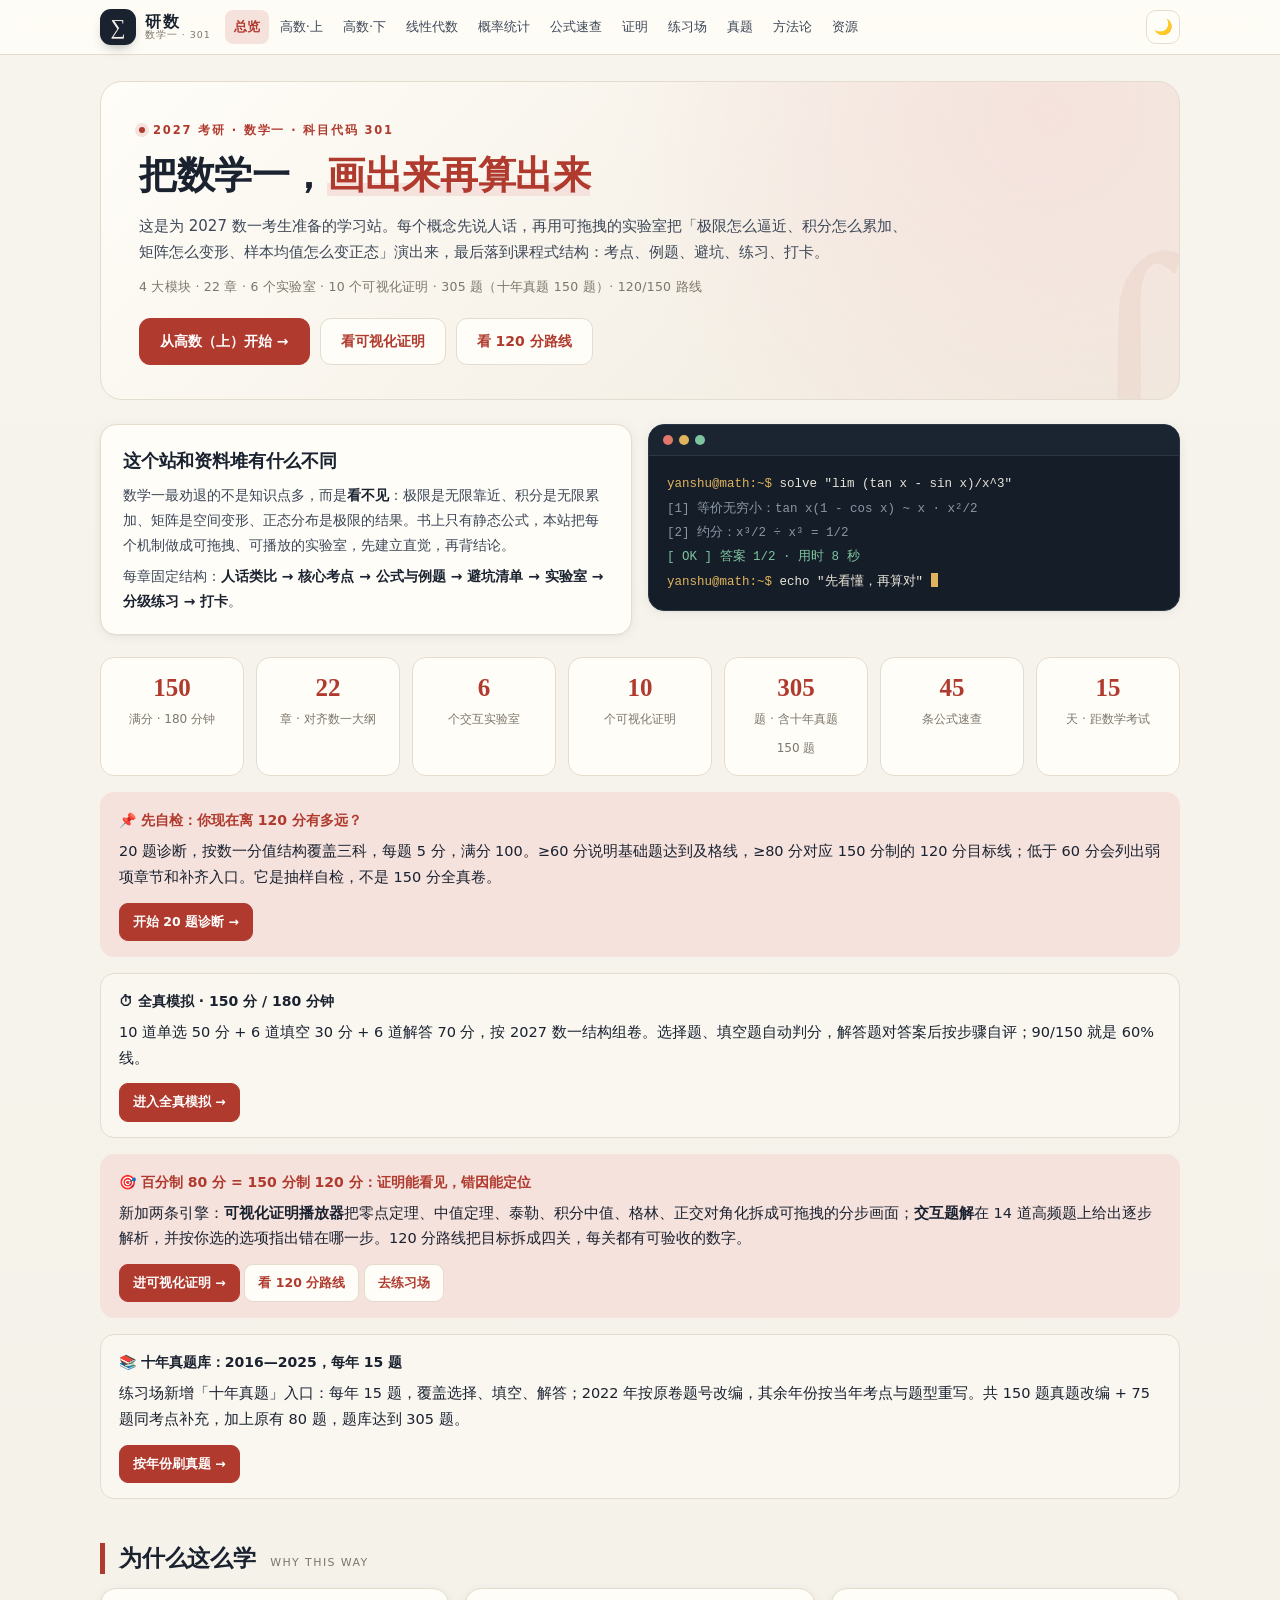
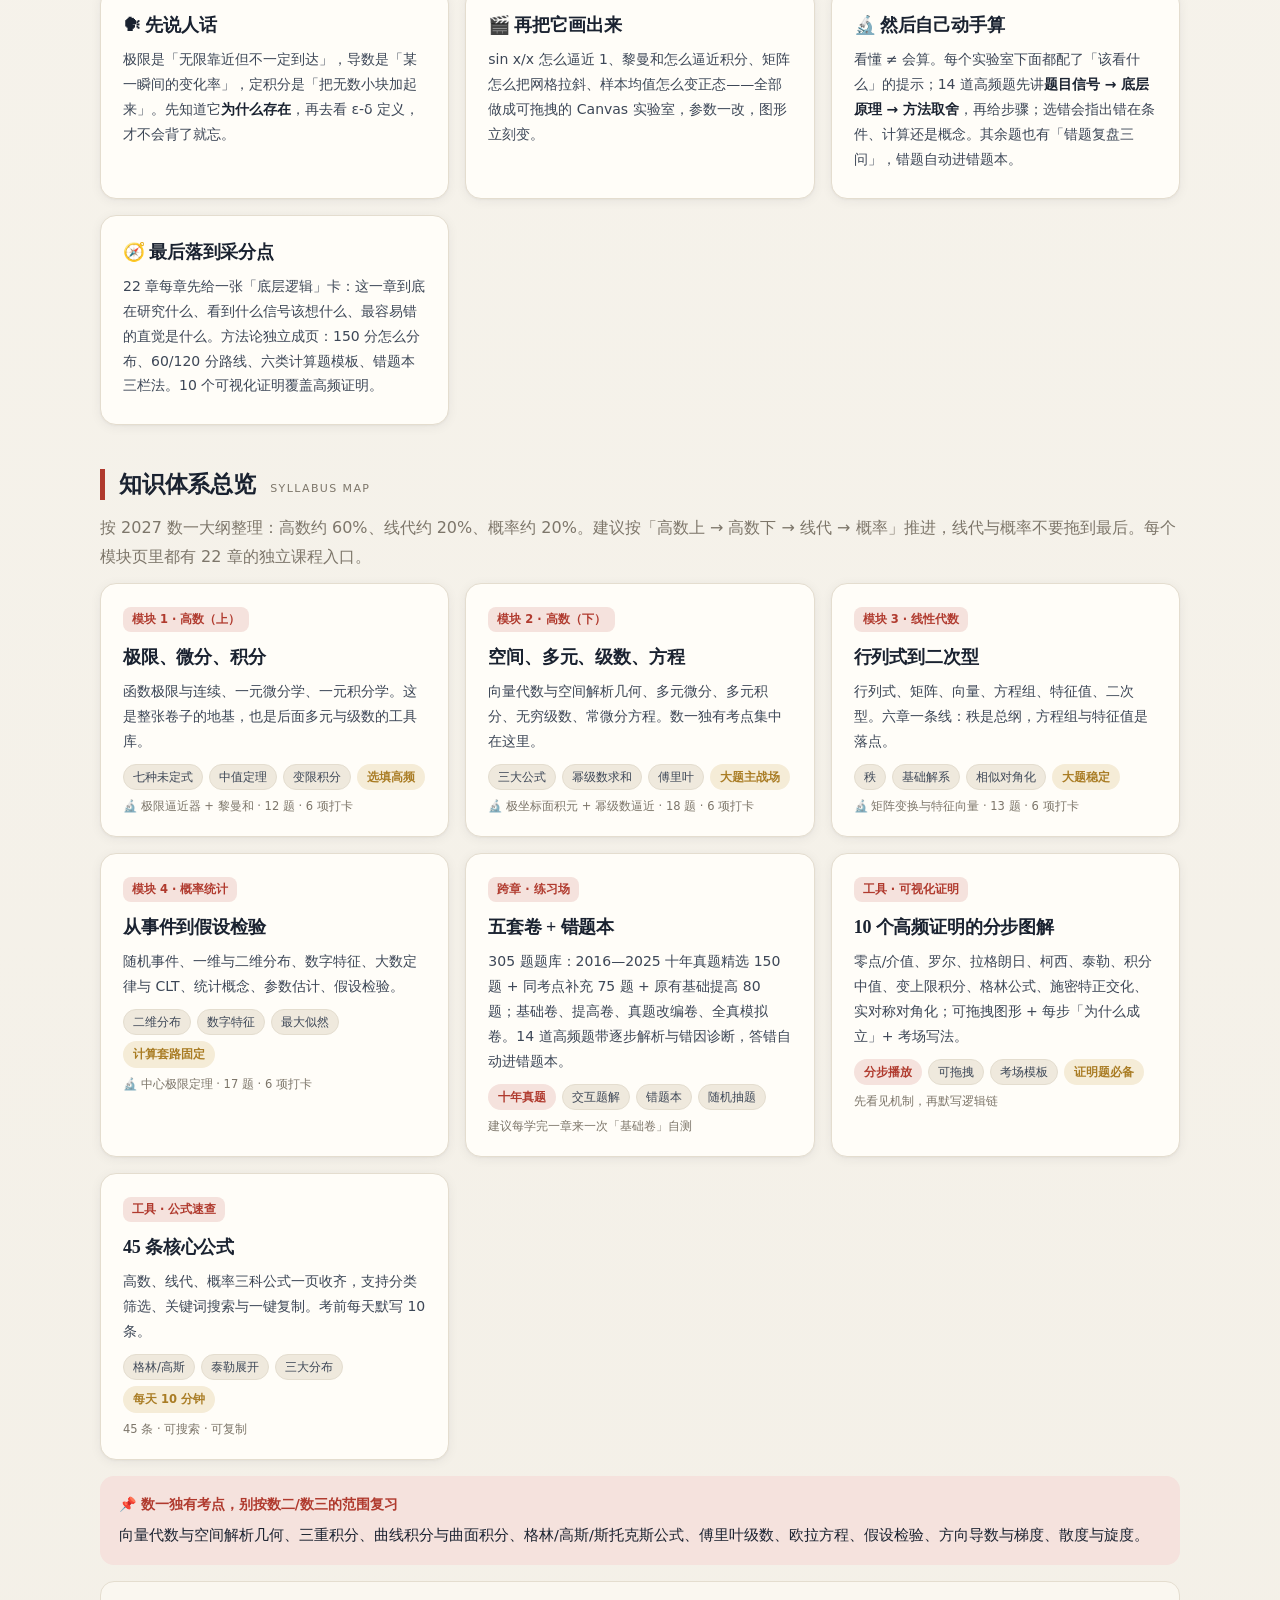
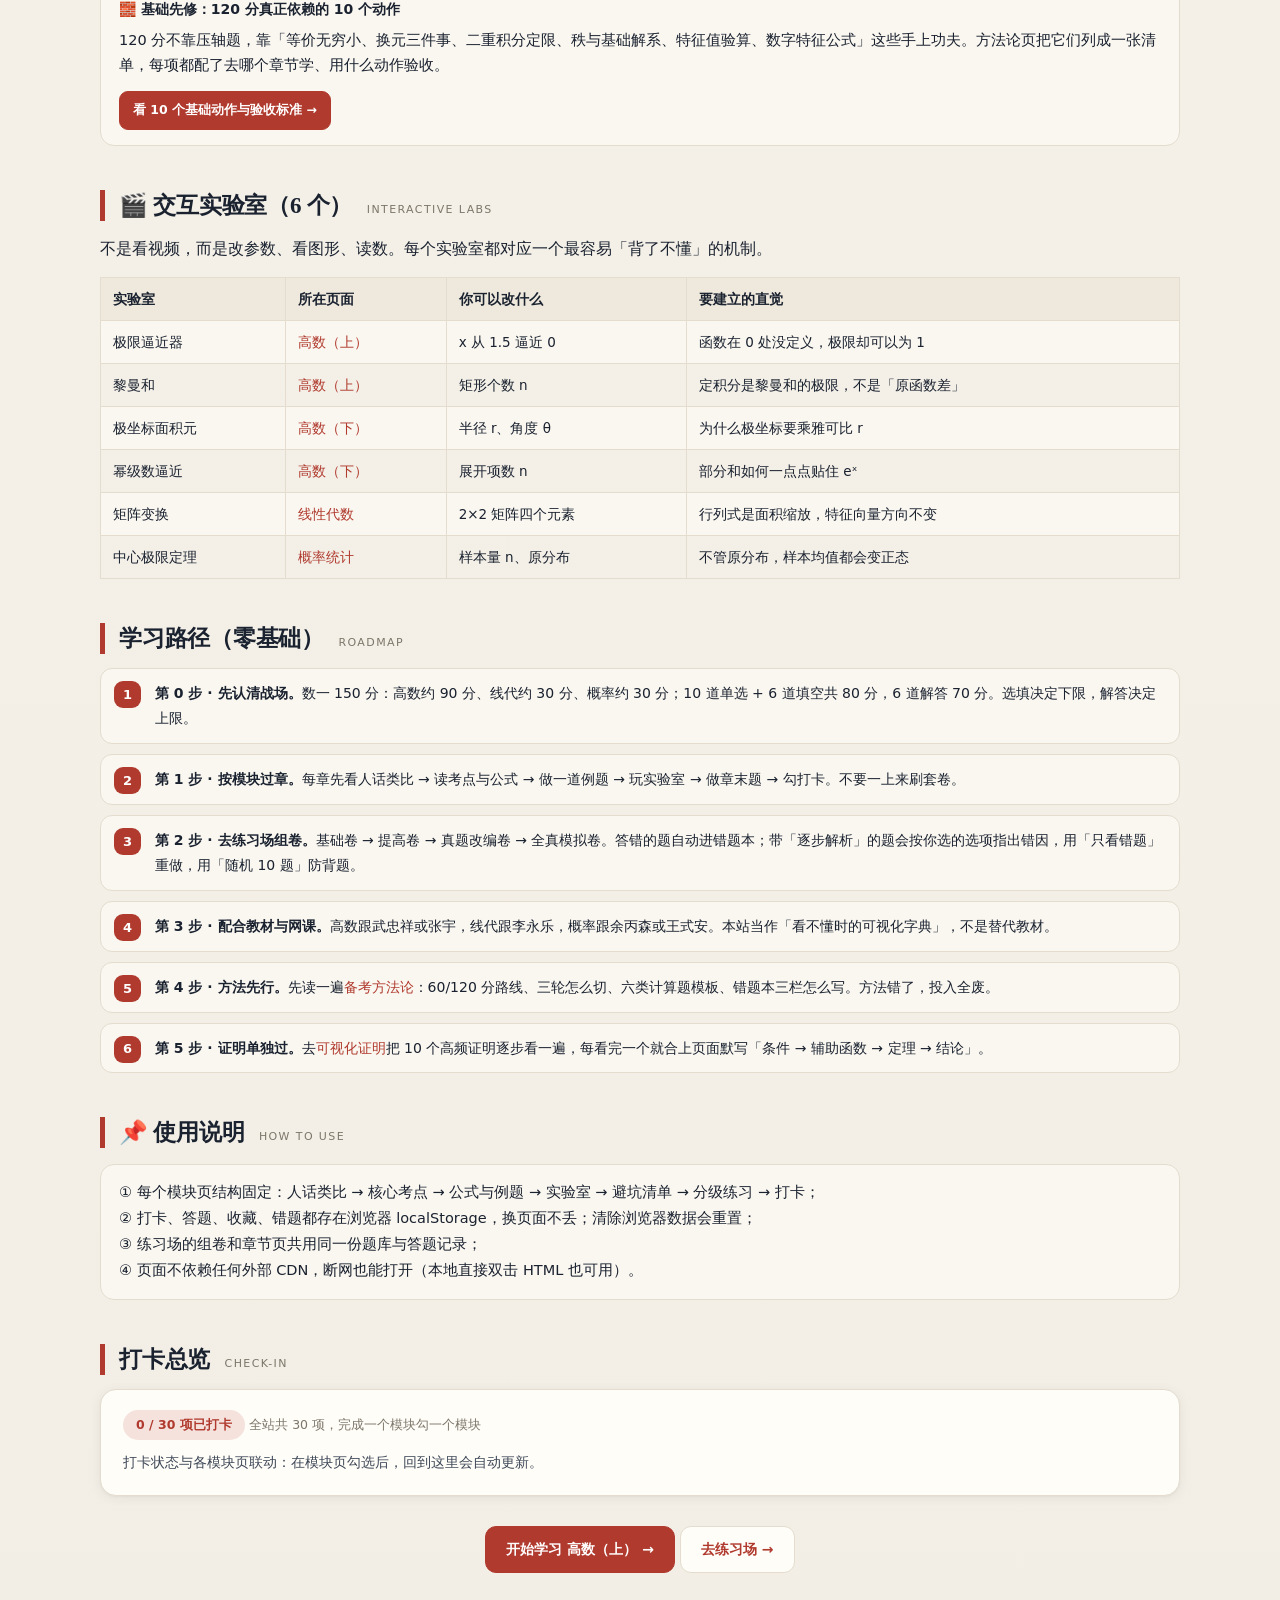
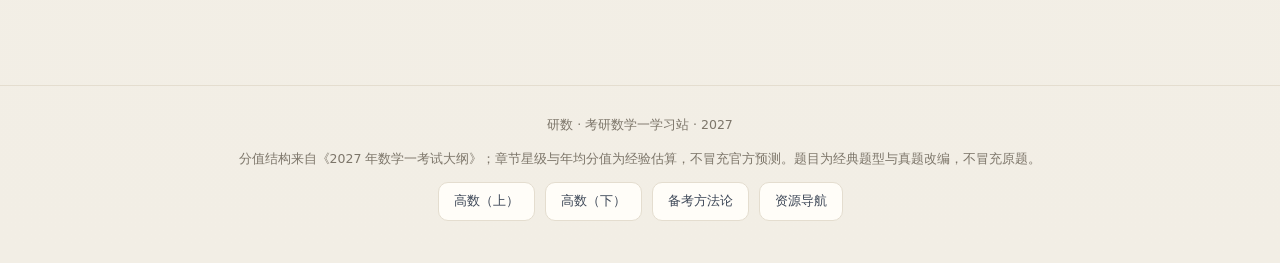
==== commit 65127f20: "feat: 新增 22 章底层逻辑与题解 why 层，错题先定位断点 - 22 章新增「底层逻辑」卡：本质、为什么、题目信号→方法、易错直觉、前后桥接、自问。 - 14 道精讲题新增「为什么这样想」：" ====
--- a/index.html
+++ b/index.html
@@ -110,11 +110,11 @@
     </div>
     <div class="card">
       <h3>🔬 然后自己动手算</h3>
-      <p>看懂 ≠ 会算。每个实验室下面都配了「该看什么」的提示；14 道高频题带<b>逐步解析 + 选项级错因诊断</b>，选错会直接告诉你错在条件、计算还是概念，错题自动进错题本。</p>
+      <p>看懂 ≠ 会算。每个实验室下面都配了「该看什么」的提示；14 道高频题先讲<b>题目信号 → 底层原理 → 方法取舍</b>，再给步骤；选错会指出错在条件、计算还是概念。其余题也有「错题复盘三问」，错题自动进错题本。</p>
     </div>
     <div class="card">
       <h3>🧭 最后落到采分点</h3>
-      <p>方法论独立成页：150 分怎么分布、60/120 分路线、六类计算题模板、错题本三栏法、考场 180 分钟怎么分配。10 个可视化证明覆盖大纲要求的高频证明，每一步都写清「为什么成立」。</p>
+      <p>22 章每章先给一张「底层逻辑」卡：这一章到底在研究什么、看到什么信号该想什么、最容易错的直觉是什么。方法论独立成页：150 分怎么分布、60/120 分路线、六类计算题模板、错题本三栏法。10 个可视化证明覆盖高频证明。</p>
     </div>
   </div>
 
--- a/assets/style.css
+++ b/assets/style.css
@@ -593,6 +593,50 @@
   .score-bar{grid-template-columns:86px 1fr 82px;font-size:11.5px}
 }
 
+/* ── 底层逻辑卡 ── */
+.logic-card{background:linear-gradient(135deg,var(--card),var(--bg-soft));border:1px solid var(--line);border-radius:18px;padding:20px 22px;box-shadow:var(--shadow);margin:16px 0}
+.logic-core{font-family:var(--font-serif);font-size:18px;line-height:1.6;color:var(--ink);border-left:4px solid var(--brand);padding-left:12px;margin-bottom:10px}
+.logic-why{font-size:13.5px;color:var(--ink-2);line-height:1.85;margin-bottom:12px}
+.logic-signals{display:grid;gap:8px;margin:12px 0}
+.logic-signal{display:grid;grid-template-columns:auto 18px 1fr;gap:8px;align-items:start;background:var(--card);border:1px solid var(--line);border-radius:11px;padding:9px 12px;font-size:12.5px;line-height:1.65}
+.logic-signal .cue{color:var(--blue);font-weight:700}
+.logic-signal .arrow{color:var(--ink-3);text-align:center}
+.logic-signal .move{color:var(--brand);font-weight:700}
+.logic-signal p{grid-column:1 / -1;margin:2px 0 0;color:var(--ink-3);font-size:11.5px}
+.logic-wrong,.logic-bridge,.logic-drill{border-radius:10px;padding:9px 12px;font-size:12.5px;line-height:1.7;margin-top:8px}
+.logic-wrong{background:var(--red-soft);color:var(--ink-2)}
+.logic-wrong b{color:var(--red)}
+.logic-bridge{background:var(--blue-soft);color:var(--ink-2)}
+.logic-bridge b{color:var(--blue)}
+.logic-drill{background:var(--accent-soft);color:var(--ink-2)}
+.logic-drill b{color:var(--accent)}
+.example-logic{background:var(--accent-soft);border-radius:9px;padding:9px 13px;font-size:13px;line-height:1.7;color:var(--ink-2);margin:8px 0}
+.example-logic b{color:var(--accent)}
+
+/* ── 题解「为什么这样想」与错因修复 ── */
+.sol-why{border:1px solid var(--line);border-radius:12px;background:var(--card-2);padding:12px 14px;margin-bottom:12px}
+.sol-why .wy-title{font-size:12px;font-weight:700;letter-spacing:.08em;color:var(--brand);margin-bottom:7px}
+.sol-why .wy-row{display:grid;grid-template-columns:82px 1fr;gap:8px;font-size:12.5px;line-height:1.7;padding:5px 0;border-top:1px dashed var(--line)}
+.sol-why .wy-row:first-of-type{border-top:none}
+.sol-why .wy-label{color:var(--ink-3);font-weight:700;font-size:11.5px}
+.sol-why .wy-text{color:var(--ink-2)}
+.sol-repair{background:var(--red-soft);border-left:4px solid var(--red);border-radius:0 10px 10px 0;padding:10px 13px;font-size:12.5px;line-height:1.75;color:var(--ink-2);margin-bottom:10px}
+.sol-repair b{color:var(--red)}
+.sol-transfer{background:var(--violet-soft);border-radius:10px;padding:9px 12px;font-size:12.5px;line-height:1.7;color:var(--ink-2);margin-bottom:10px}
+.sol-transfer b{color:var(--violet)}
+.quiz .q-reflect{display:none;margin:0 18px 15px;border:1px dashed var(--line);border-radius:12px;padding:12px 15px;background:var(--accent-soft);font-size:12.5px;line-height:1.75;color:var(--ink-2)}
+.quiz .q-reflect.show{display:block}
+.q-reflect b{color:var(--accent)}
+.q-reflect ol{margin:6px 0 8px 20px}
+.q-reflect li{margin-bottom:3px}
+.q-reflect a{font-weight:700}
+@media (max-width:520px){
+  .logic-card{padding:16px 15px}
+  .logic-core{font-size:16px}
+  .sol-why .wy-row{grid-template-columns:1fr;gap:2px}
+  .quiz .q-reflect{margin:0 12px 13px}
+}
+
 @media (prefers-reduced-motion:reduce){
   html{scroll-behavior:auto}
   *,*::before,*::after{animation-duration:.001ms!important;transition-duration:.001ms!important}
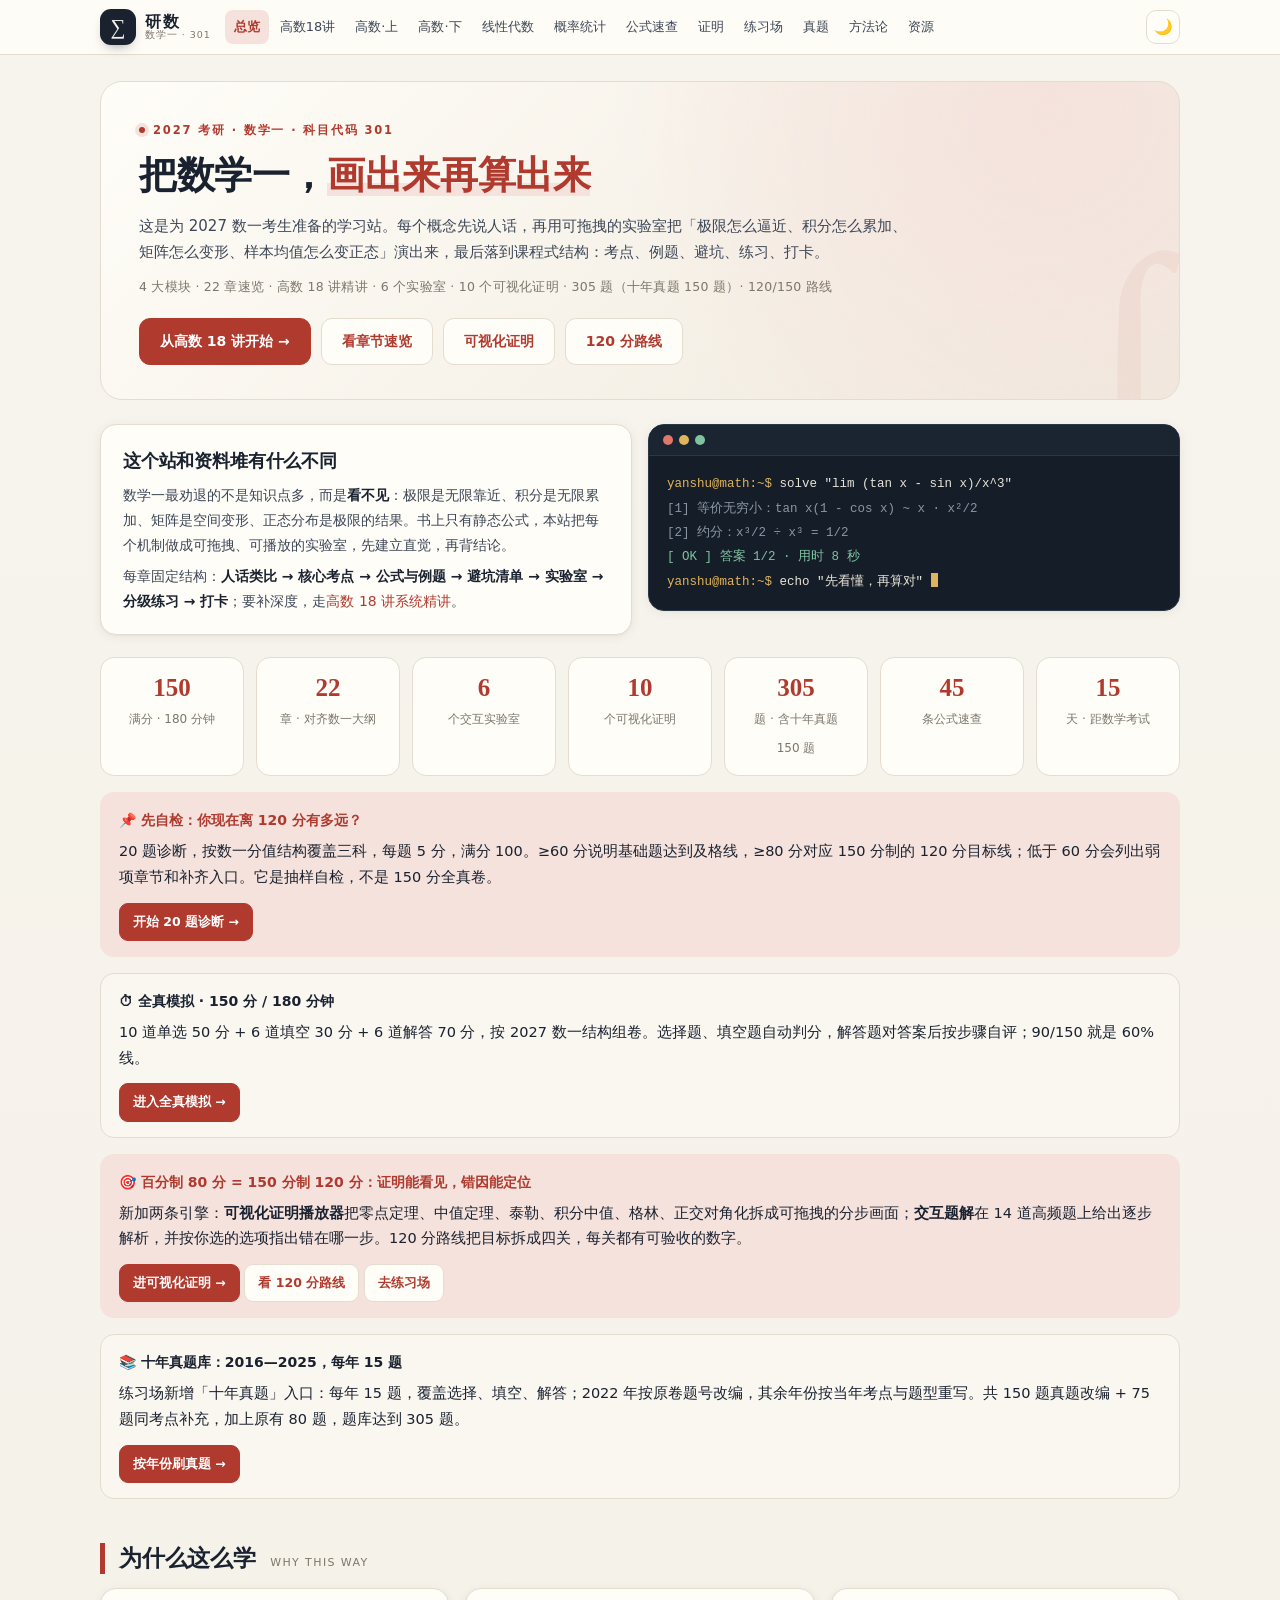
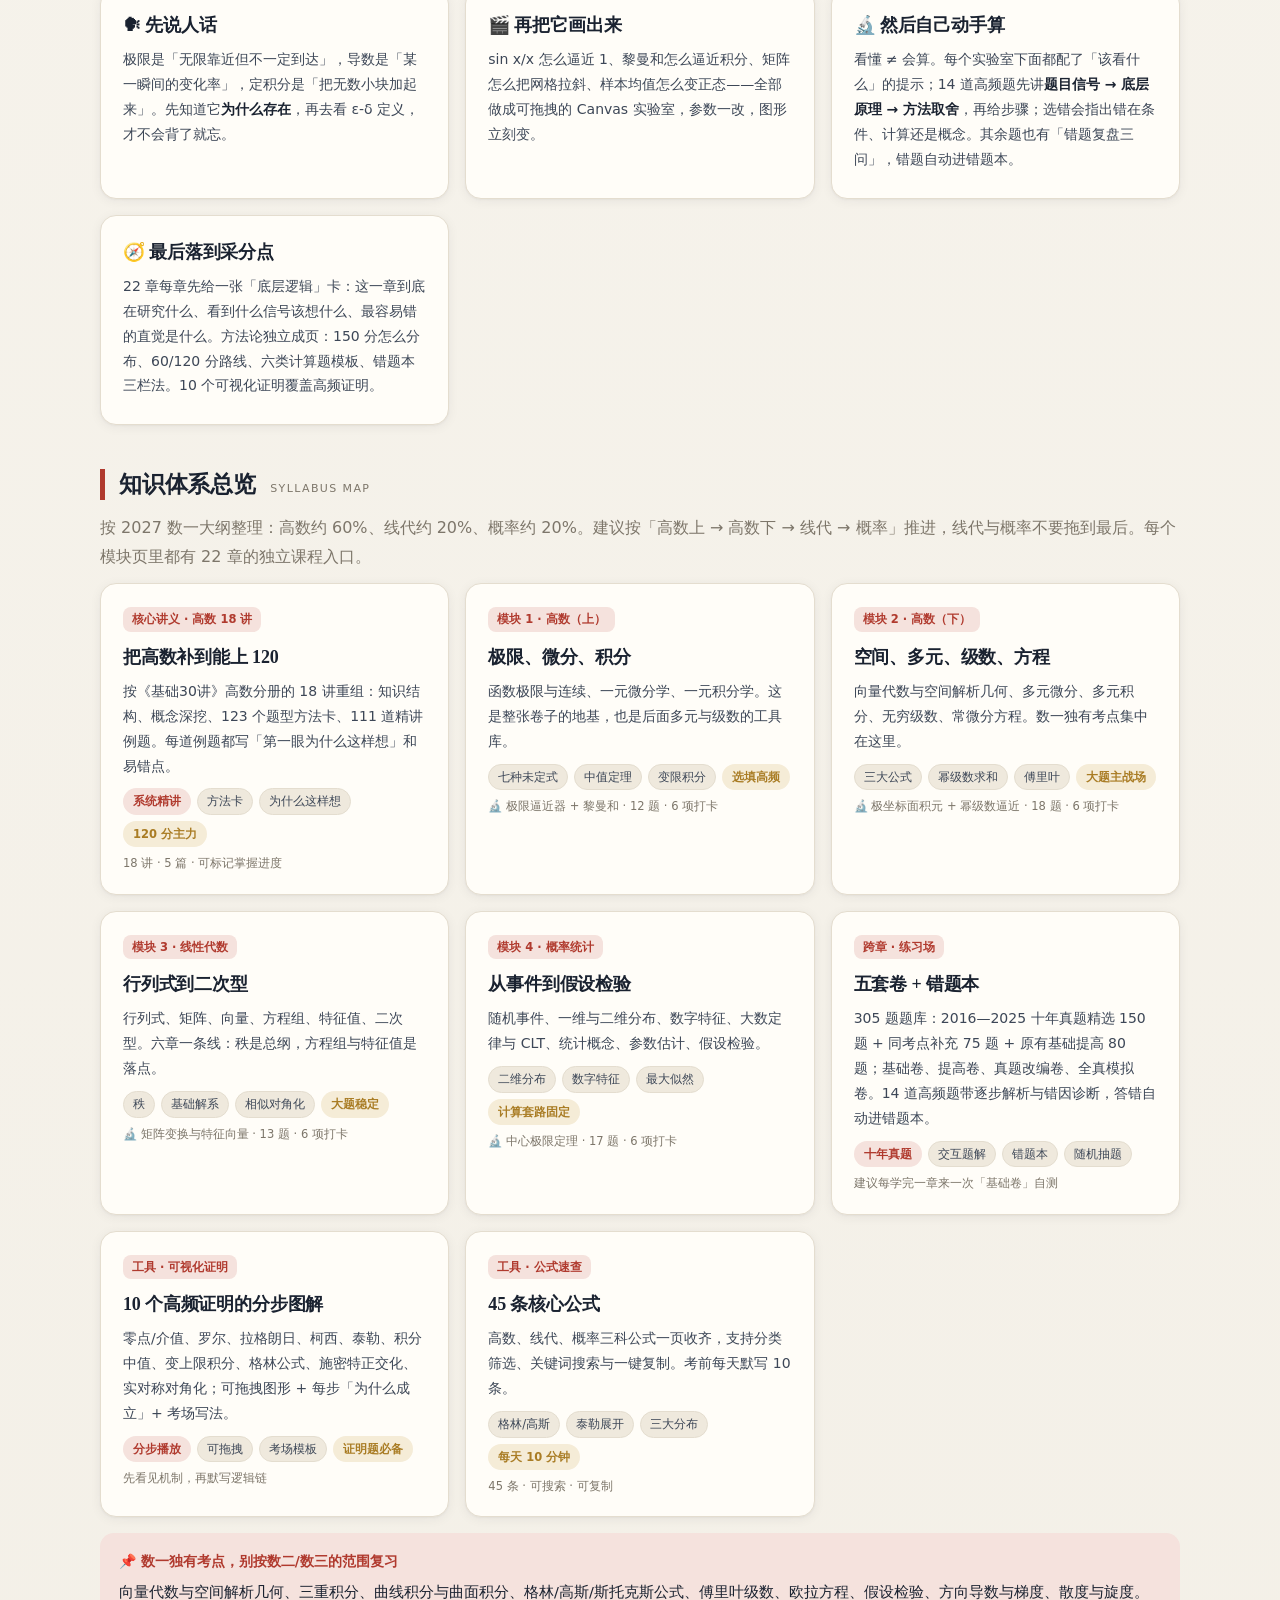
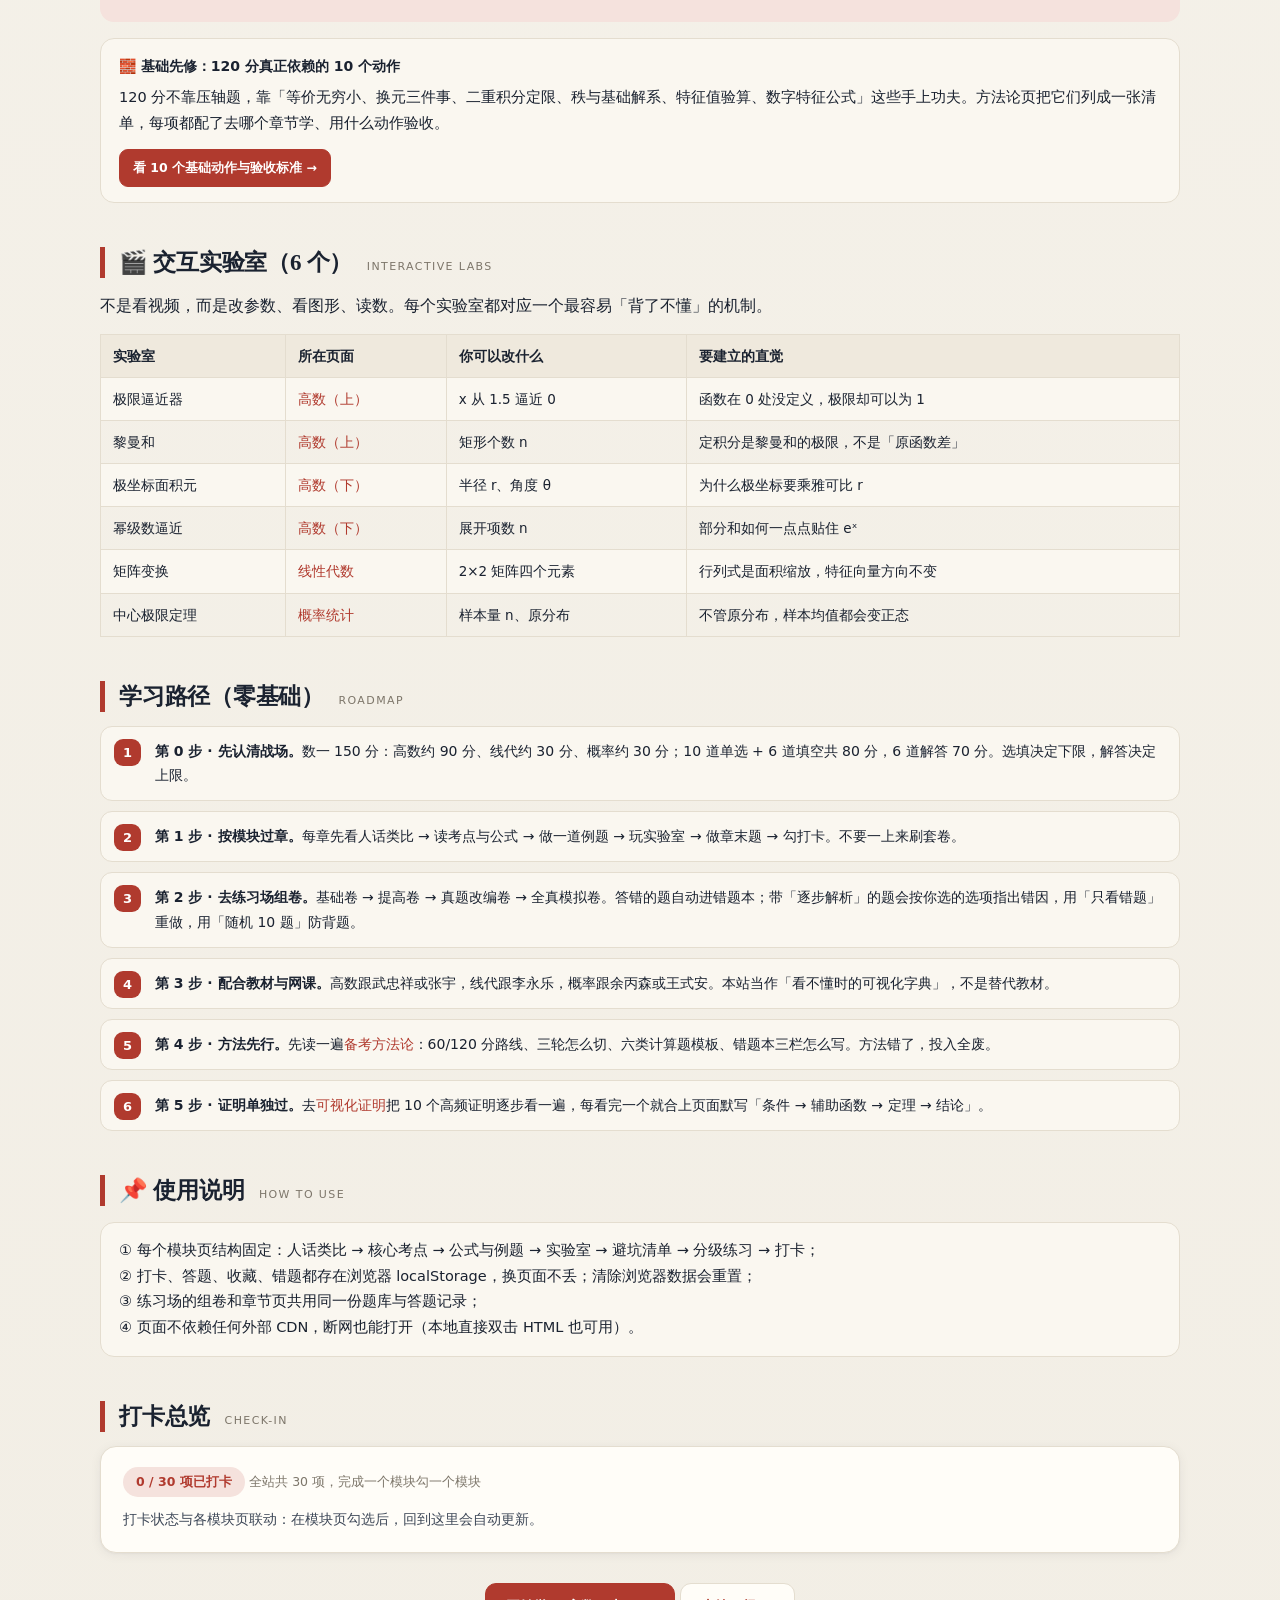
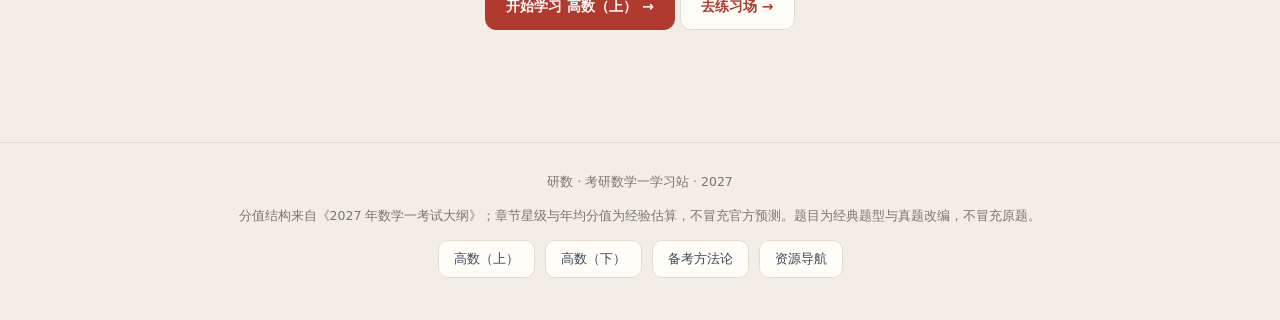
==== commit 5a8ddf24: "feat: 新增高数18讲系统精讲（123个方法卡、111道例题），章节页与全站导航接入" ====
--- a/index.html
+++ b/index.html
@@ -4,7 +4,7 @@
 <meta charset="UTF-8">
 <meta name="viewport" content="width=device-width, initial-scale=1.0">
 <title>研数 · 考研数学一学习站（2027）</title>
-<meta name="description" content="2027 考研数学一学习站：22 章课程、6 个交互实验室、10 个可视化证明、305 题题库（十年真题 150 题）、14 题交互题解、20 题诊断、全真模拟、公式速查与 120/150 路线。">
+<meta name="description" content="2027 考研数学一学习站：高数 18 讲系统精讲（123 个题型方法、111 道精讲例题）、22 章速览、6 个交互实验室、10 个可视化证明、305 题题库（十年真题 150 题）、14 题交互题解、全真模拟、公式速查与 120/150 路线。">
 <link rel="icon" href="data:image/svg+xml,%3Csvg xmlns='http://www.w3.org/2000/svg' viewBox='0 0 100 100'%3E%3Crect width='100' height='100' rx='22' fill='%231b2430'/%3E%3Ctext x='50' y='71' font-size='60' text-anchor='middle' fill='%23f6f3ec' font-family='Georgia'%3E%E2%88%91%3C/text%3E%3C/svg%3E">
 <link rel="stylesheet" href="assets/style.css">
 <script>try{var t=JSON.parse(localStorage.getItem("yanshu.theme")||"null");if(t)document.documentElement.setAttribute("data-theme",t);}catch(e){}</script>
@@ -15,6 +15,7 @@
   <a class="logo" href="index.html"><span class="logo-mark">∑</span><span class="logo-text"><b>研数</b><small>数学一 · 301</small></span></a>
   <div class="nav-links">
     <a href="index.html">总览</a>
+    <a href="lectures.html">高数18讲</a>
     <a href="gaoshu-1.html">高数·上</a>
     <a href="gaoshu-2.html">高数·下</a>
     <a href="xiandai.html">线性代数</a>
@@ -34,11 +35,12 @@
     <p class="eyebrow">2027 考研 · 数学一 · 科目代码 301</p>
     <h1>把数学一，<span class="em">画出来再算出来</span></h1>
     <p class="lede">这是为 2027 数一考生准备的学习站。每个概念先说人话，再用可拖拽的实验室把「极限怎么逼近、积分怎么累加、矩阵怎么变形、样本均值怎么变正态」演出来，最后落到课程式结构：考点、例题、避坑、练习、打卡。</p>
-    <p class="tagline">4 大模块 · 22 章 · 6 个实验室 · 10 个可视化证明 · 305 题（十年真题 150 题）· 120/150 路线</p>
+    <p class="tagline">4 大模块 · 22 章速览 · 高数 18 讲精讲 · 6 个实验室 · 10 个可视化证明 · 305 题（十年真题 150 题）· 120/150 路线</p>
     <div class="hero-actions">
-      <a class="btn" href="gaoshu-1.html">从高数（上）开始 →</a>
-      <a class="btn ghost" href="proof.html">看可视化证明</a>
-      <a class="btn ghost" href="method.html#eighty">看 120 分路线</a>
+      <a class="btn" href="lectures.html">从高数 18 讲开始 →</a>
+      <a class="btn ghost" href="gaoshu-1.html">看章节速览</a>
+      <a class="btn ghost" href="proof.html">可视化证明</a>
+      <a class="btn ghost" href="method.html#eighty">120 分路线</a>
     </div>
   </header>
 
@@ -46,7 +48,7 @@
     <div class="card">
       <h3>这个站和资料堆有什么不同</h3>
       <p>数学一最劝退的不是知识点多，而是<b>看不见</b>：极限是无限靠近、积分是无限累加、矩阵是空间变形、正态分布是极限的结果。书上只有静态公式，本站把每个机制做成可拖拽、可播放的实验室，先建立直觉，再背结论。</p>
-      <p style="margin-bottom:0">每章固定结构：<b>人话类比 → 核心考点 → 公式与例题 → 避坑清单 → 实验室 → 分级练习 → 打卡</b>。</p>
+      <p style="margin-bottom:0">每章固定结构：<b>人话类比 → 核心考点 → 公式与例题 → 避坑清单 → 实验室 → 分级练习 → 打卡</b>；要补深度，走<a href="lectures.html">高数 18 讲系统精讲</a>。</p>
     </div>
     <div class="term">
       <div class="term-bar"><i></i><i></i><i></i></div>
@@ -122,6 +124,13 @@
   <p class="muted">按 2027 数一大纲整理：高数约 60%、线代约 20%、概率约 20%。建议按「高数上 → 高数下 → 线代 → 概率」推进，线代与概率不要拖到最后。每个模块页里都有 22 章的独立课程入口。</p>
 
   <div class="grid cols-2">
+    <a class="card clickable" href="lectures.html">
+      <span class="ch-num">核心讲义 · 高数 18 讲</span>
+      <h3>把高数补到能上 120</h3>
+      <p>按《基础30讲》高数分册的 18 讲重组：知识结构、概念深挖、123 个题型方法卡、111 道精讲例题。每道例题都写「第一眼为什么这样想」和易错点。</p>
+      <div class="chips"><span class="chip new">系统精讲</span><span class="chip">方法卡</span><span class="chip">为什么这样想</span><span class="chip hot">120 分主力</span></div>
+      <div class="ch-wave">18 讲 · 5 篇 · 可标记掌握进度</div>
+    </a>
     <a class="card clickable" href="gaoshu-1.html">
       <span class="ch-num">模块 1 · 高数（上）</span>
       <h3>极限、微分、积分</h3>
--- a/assets/style.css
+++ b/assets/style.css
@@ -648,3 +648,68 @@
   body{background:#fff}
   .card,.quiz,.lab,.hero{box-shadow:none}
 }
+
+/* ── 高数 18 讲 ── */
+.lec-shell{display:grid;grid-template-columns:252px minmax(0,1fr);gap:28px;align-items:start}
+.lec-side{position:sticky;top:74px;max-height:calc(100vh - 96px);overflow:auto;background:var(--card);border:1px solid var(--line);border-radius:14px;padding:12px 10px;box-shadow:var(--shadow);font-size:12.5px}
+.lec-side-home{display:block;padding:6px 9px 9px;font-weight:700;color:var(--brand);border-bottom:1px solid var(--line);margin-bottom:8px}
+.lec-side-progress{font-size:11.5px;color:var(--ink-3);padding:0 9px 8px}
+.lec-side-group{margin-bottom:10px}
+.lec-side-part{font-size:10.5px;letter-spacing:.08em;color:var(--ink-3);padding:4px 9px;font-weight:700}
+.lec-side-link{display:flex;flex-wrap:wrap;align-items:baseline;gap:5px;padding:6px 9px;border-radius:8px;color:var(--ink-2);line-height:1.4}
+.lec-side-link span{font-size:10.5px;color:var(--ink-3);flex:none}
+.lec-side-link b{font-weight:600;font-size:12.5px;color:var(--ink)}
+.lec-side-link:hover{background:var(--brand-soft);text-decoration:none}
+.lec-side-link.active{background:var(--brand-soft)}
+.lec-side-link.active b{color:var(--brand)}
+.lec-side-done{font-style:normal;color:var(--green);font-size:11px;margin-left:auto}
+.lec-head{background:radial-gradient(circle at 92% 6%,var(--brand-soft) 0,transparent 46%),linear-gradient(135deg,var(--card),var(--bg-soft));border:1px solid var(--line);border-radius:20px;padding:28px 30px 26px;margin-bottom:18px}
+.lec-head h1{font-size:clamp(24px,3.2vw,34px);line-height:1.3;margin:6px 0 8px}
+.lec-head .lede{color:var(--ink-2);font-size:14.5px;max-width:760px}
+.lec-meta{display:grid;grid-template-columns:repeat(auto-fit,minmax(150px,1fr));gap:8px;margin-top:16px}
+.lec-meta span{background:var(--card);border:1px solid var(--line);border-radius:10px;padding:7px 11px;font-size:12px;color:var(--ink-2);line-height:1.55}
+.lec-meta b{display:block;color:var(--ink-3);font-size:10.5px;letter-spacing:.06em;margin-bottom:1px}
+.lec-progress{margin:22px 0 6px}
+.lec-progress-inner{background:var(--card);border:1px solid var(--line);border-radius:14px;padding:14px 18px;box-shadow:var(--shadow)}
+.lec-bar{height:8px;border-radius:6px;background:var(--bg-soft);overflow:hidden;margin:8px 0 7px}
+.lec-bar i{display:block;height:100%;background:linear-gradient(90deg,var(--brand),var(--accent));border-radius:6px;transition:width .3s}
+.lec-card p{font-size:13px}
+.lec-done{font-size:10.5px;color:var(--green);background:var(--green-soft);border-radius:7px;padding:1px 7px;vertical-align:middle;font-weight:600}
+.lec-tree{display:grid;grid-template-columns:repeat(auto-fit,minmax(210px,1fr));gap:10px;margin:12px 0}
+.lec-tree-node{background:var(--card);border:1px solid var(--line);border-radius:12px;padding:11px 14px}
+.lec-tree-node b{display:block;color:var(--brand);font-size:13.5px;margin-bottom:5px;font-family:var(--font-serif)}
+.lec-tree-node ul{margin:0;padding-left:17px;font-size:12.5px;color:var(--ink-2)}
+.lec-tree-node li{margin:2px 0}
+.lec-concept{margin:12px 0}
+.lec-concept h3{font-size:17px;margin:3px 0 8px}
+.lec-rich p{font-size:14px;color:var(--ink-2);margin-bottom:8px}
+.lec-rich p:last-child{margin-bottom:0}
+.lec-rich ul,.lec-rich ol{padding-left:20px;margin:6px 0 9px;font-size:14px;color:var(--ink-2)}
+.lec-rich li{margin:3px 0}
+.lec-methods{display:grid;gap:9px;margin:12px 0}
+.lec-method{background:var(--card);border:1px solid var(--line);border-radius:12px;overflow:hidden}
+.lec-method summary{display:flex;align-items:center;gap:9px;flex-wrap:wrap;padding:10px 14px;cursor:pointer;list-style:none;font-size:13.5px}
+.lec-method summary::-webkit-details-marker{display:none}
+.lec-method summary:hover{background:var(--card-2)}
+.lec-method summary b{font-size:13.5px;color:var(--ink)}
+.lec-signal{background:var(--accent-soft);color:var(--accent);border-radius:7px;padding:2px 8px;font-size:11.5px;font-weight:700}
+.lec-method-no{margin-left:auto;font-size:10.5px;color:var(--ink-3)}
+.lec-method-body{padding:0 14px 12px;border-top:1px solid var(--line)}
+.lec-why{background:var(--blue-soft);border-radius:9px;padding:8px 12px;font-size:13px;color:var(--ink-2);margin:10px 0}
+.lec-why b{color:var(--blue)}
+.lec-mini{font-size:12.5px;color:var(--ink-3);margin:6px 0 0}
+.lec-mini b{color:var(--ink-2)}
+.lec-example .lec-trap{background:var(--red-soft);border-radius:9px;padding:8px 12px;font-size:13px;color:var(--ink-2);margin:8px 0 0}
+.lec-trap b{color:var(--red)}
+.lec-list{padding-left:20px;margin:4px 0 0;font-size:13.5px;color:var(--ink-2)}
+.lec-list li{margin:4px 0}
+.lec-check{list-style:none;padding-left:0}
+.lec-links{display:flex;flex-wrap:wrap;gap:8px;margin:18px 0 0}
+@media (max-width:900px){
+  .lec-shell{grid-template-columns:1fr;gap:16px}
+  .lec-side{display:none}
+}
+@media (max-width:520px){
+  .lec-head{padding:22px 18px}
+  .lec-meta{grid-template-columns:1fr 1fr}
+}
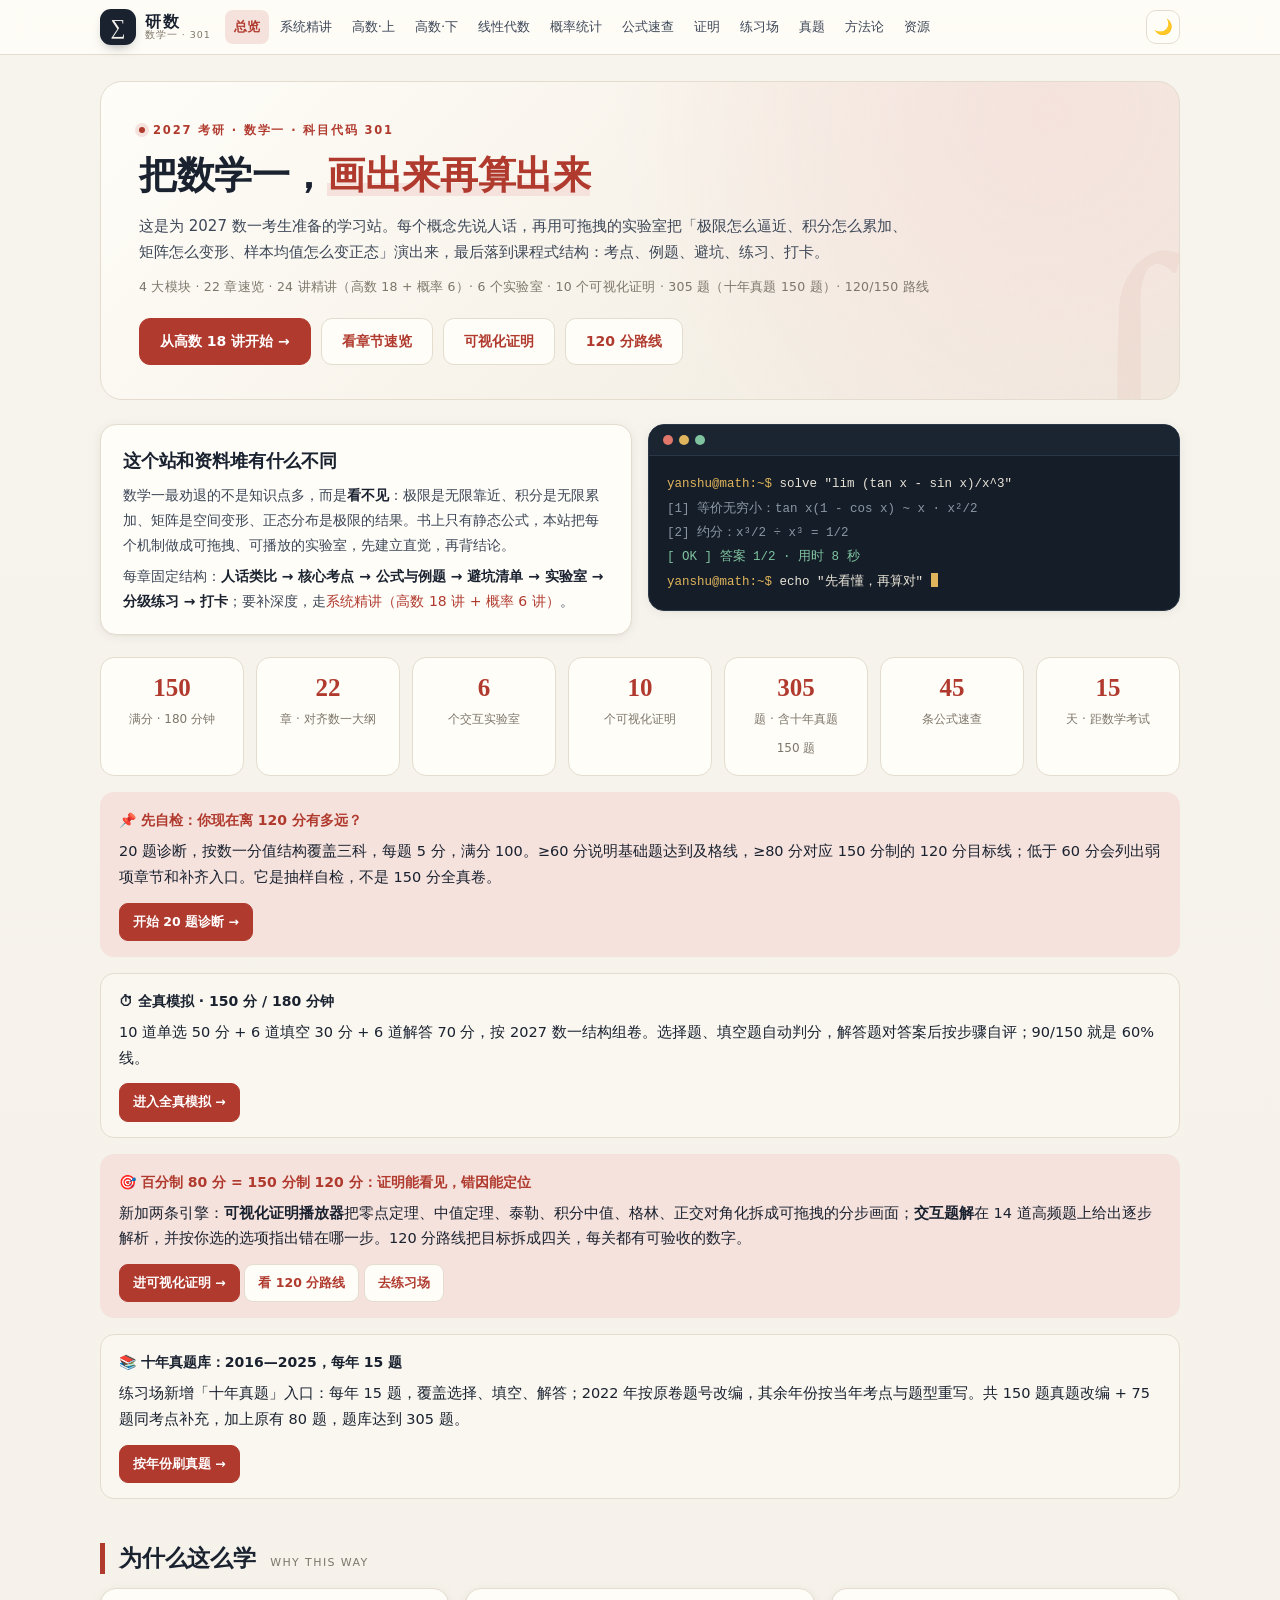
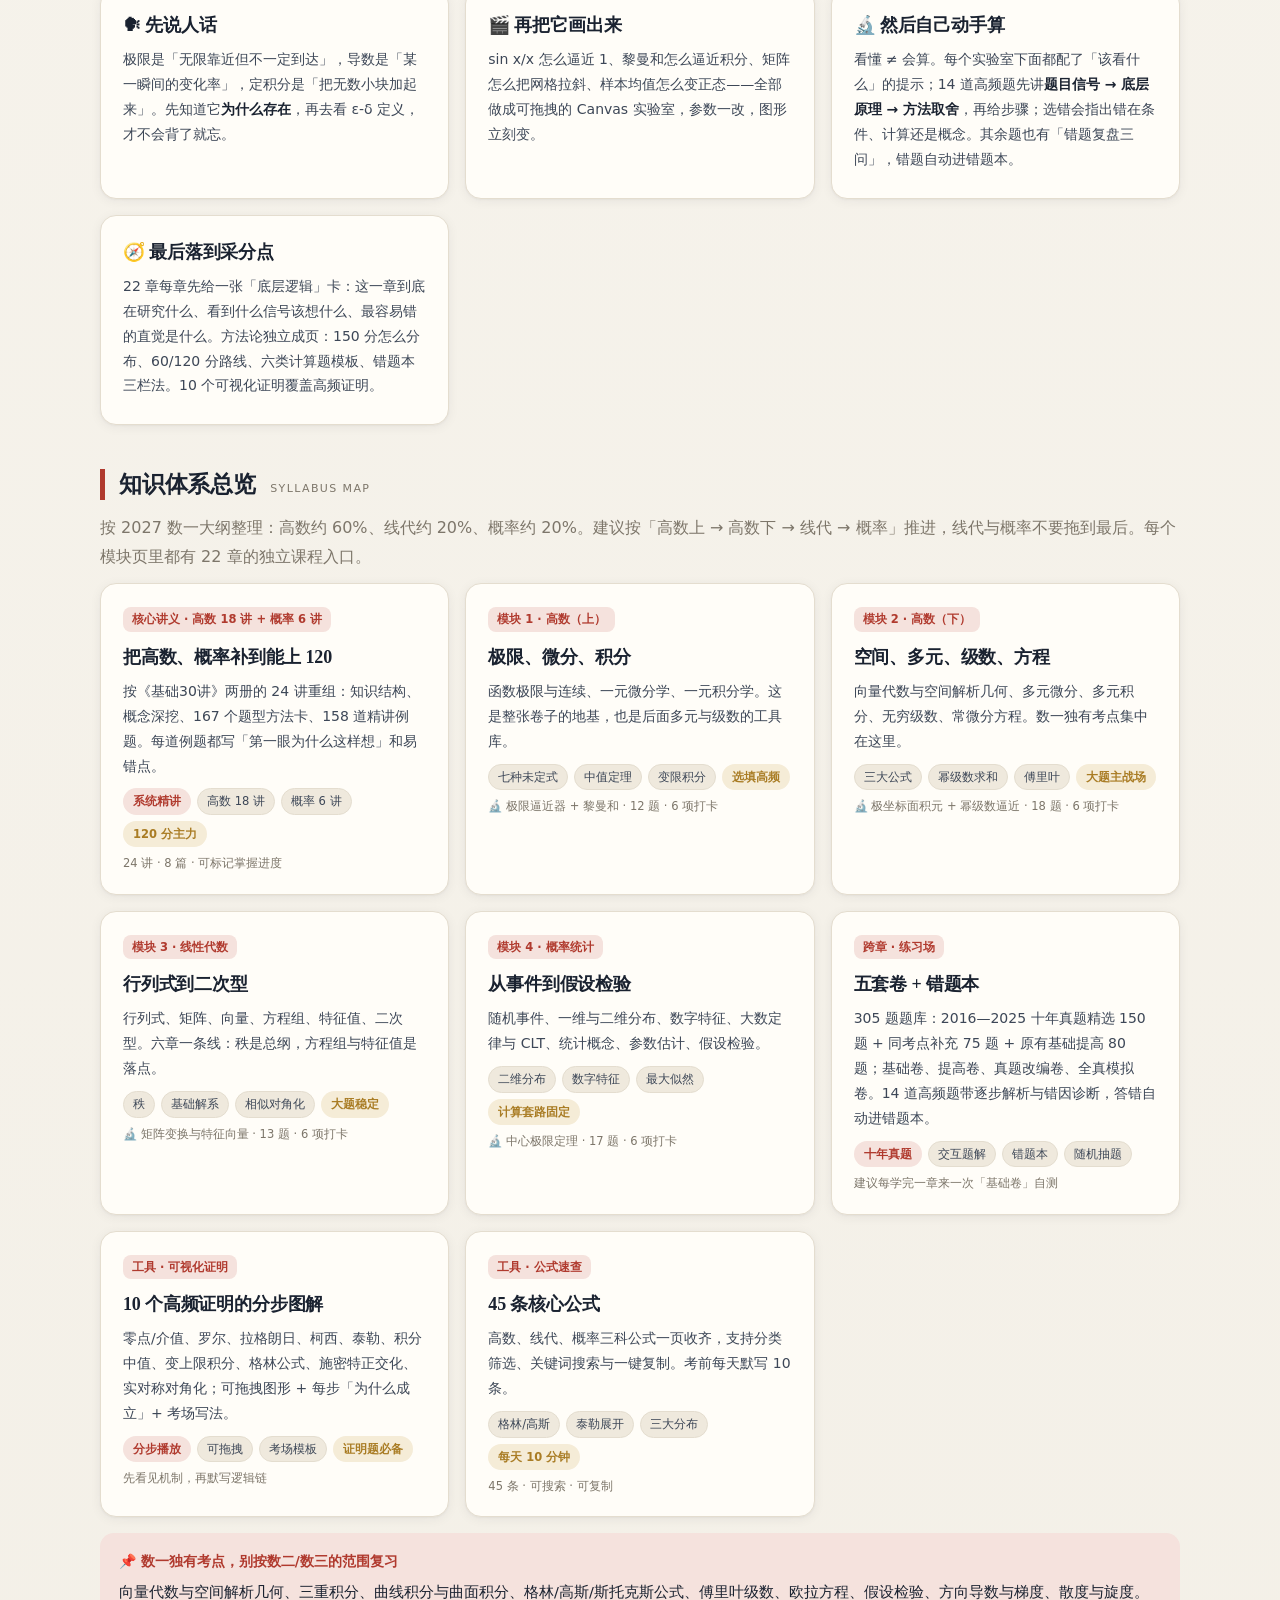
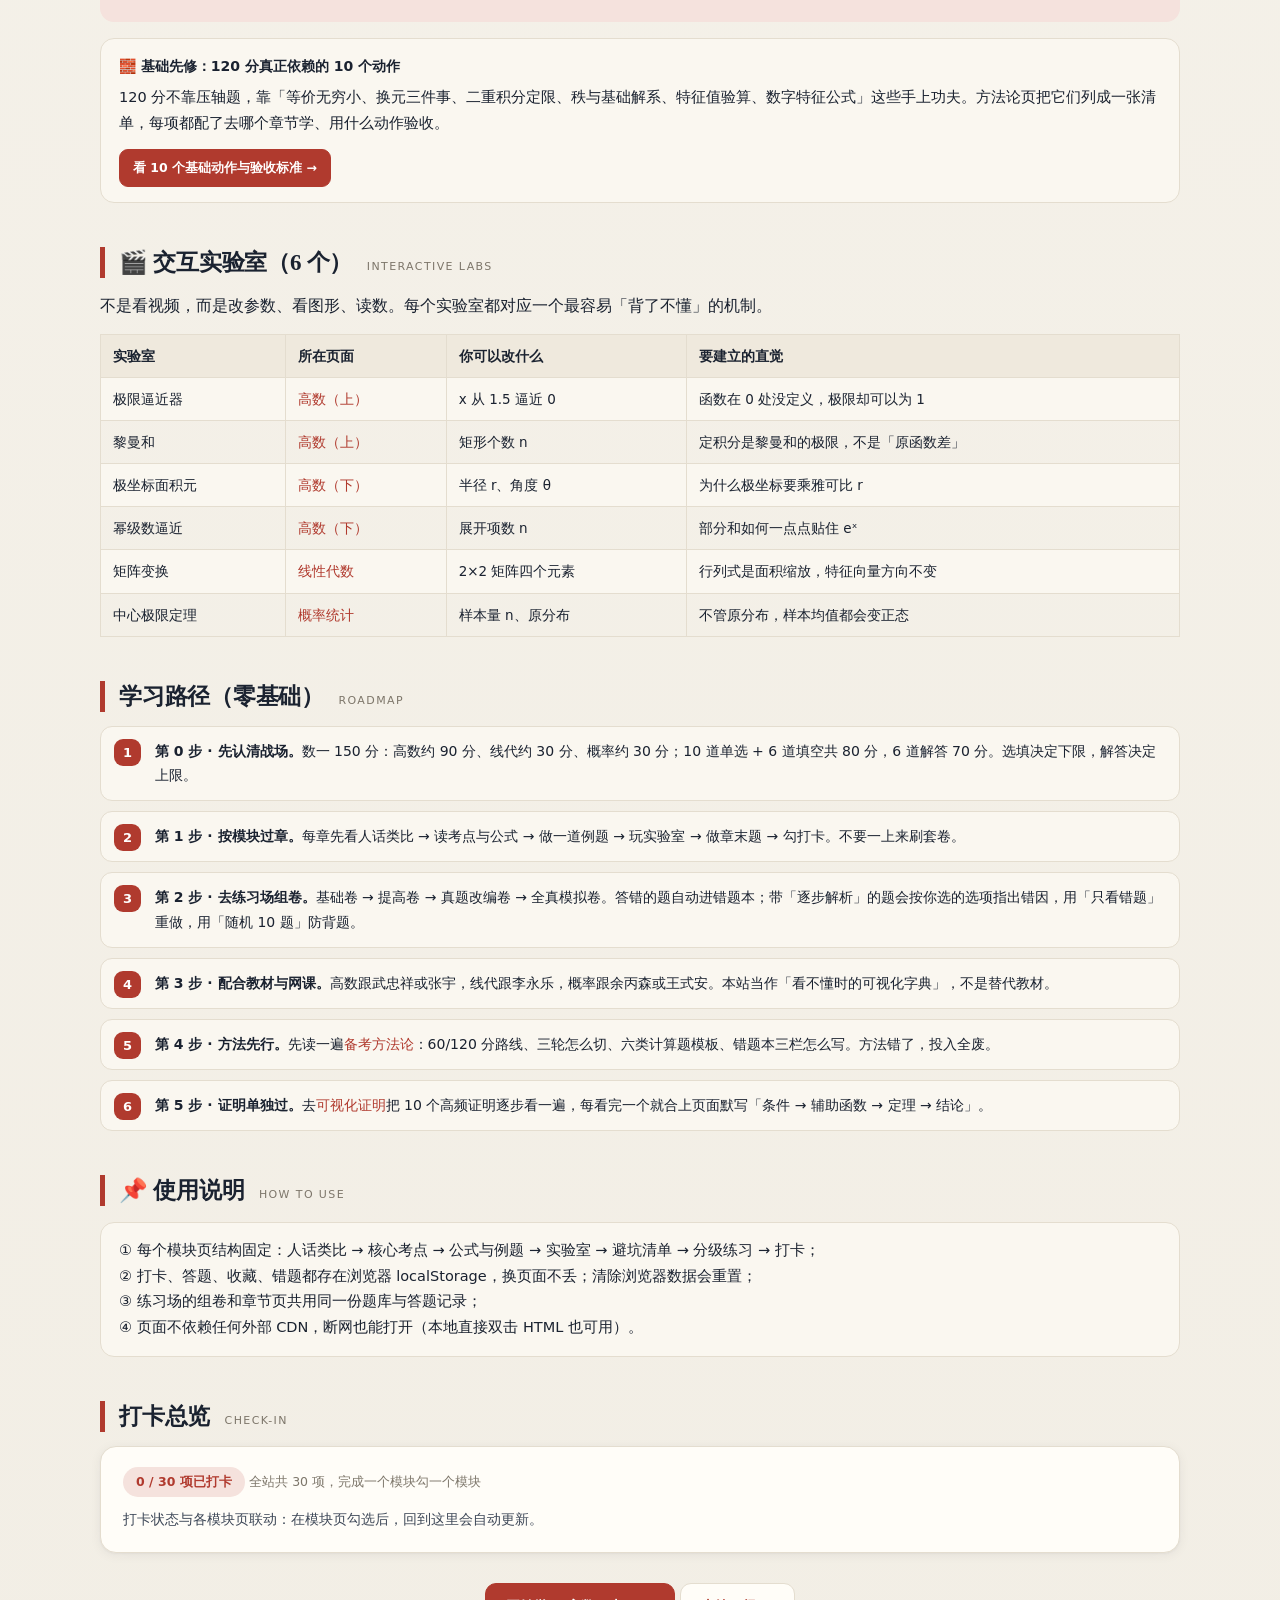
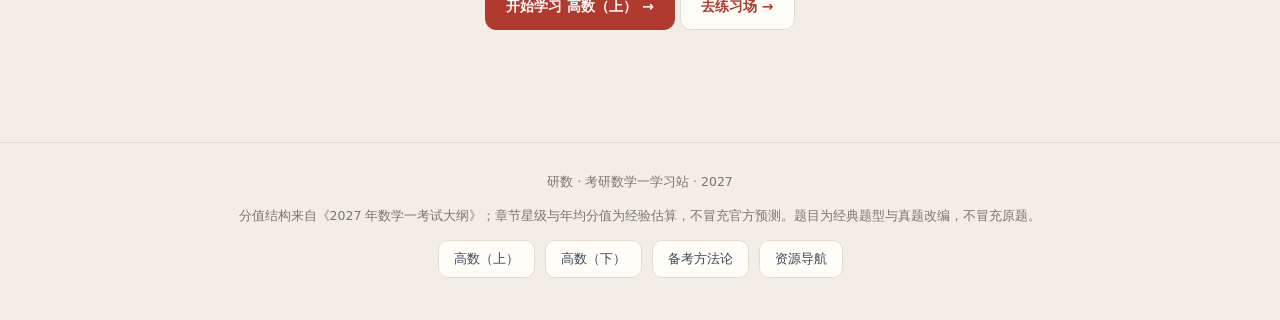
==== commit 4c09bac3: "feat: 补齐概率论与数理统计6讲，精讲模块升级为学科注册表" ====
--- a/index.html
+++ b/index.html
@@ -1,250 +1,250 @@
-<!DOCTYPE html>
-<html lang="zh-CN" data-theme="light">
-<head>
-<meta charset="UTF-8">
-<meta name="viewport" content="width=device-width, initial-scale=1.0">
-<title>研数 · 考研数学一学习站（2027）</title>
-<meta name="description" content="2027 考研数学一学习站：高数 18 讲系统精讲（123 个题型方法、111 道精讲例题）、22 章速览、6 个交互实验室、10 个可视化证明、305 题题库（十年真题 150 题）、14 题交互题解、全真模拟、公式速查与 120/150 路线。">
-<link rel="icon" href="data:image/svg+xml,%3Csvg xmlns='http://www.w3.org/2000/svg' viewBox='0 0 100 100'%3E%3Crect width='100' height='100' rx='22' fill='%231b2430'/%3E%3Ctext x='50' y='71' font-size='60' text-anchor='middle' fill='%23f6f3ec' font-family='Georgia'%3E%E2%88%91%3C/text%3E%3C/svg%3E">
-<link rel="stylesheet" href="assets/style.css">
-<script>try{var t=JSON.parse(localStorage.getItem("yanshu.theme")||"null");if(t)document.documentElement.setAttribute("data-theme",t);}catch(e){}</script>
-</head>
-<body>
-
-<nav class="topbar"><div class="topbar-inner">
-  <a class="logo" href="index.html"><span class="logo-mark">∑</span><span class="logo-text"><b>研数</b><small>数学一 · 301</small></span></a>
-  <div class="nav-links">
-    <a href="index.html">总览</a>
-    <a href="lectures.html">高数18讲</a>
-    <a href="gaoshu-1.html">高数·上</a>
-    <a href="gaoshu-2.html">高数·下</a>
-    <a href="xiandai.html">线性代数</a>
-    <a href="gailv.html">概率统计</a>
-    <a href="formulas.html">公式速查</a>
-    <a href="proof.html">证明</a>
-    <a href="practice.html">练习场</a>
-    <a href="practice.html#real">真题</a>
-    <a href="method.html">方法论</a>
-    <a href="resources.html">资源</a>
-  </div>
-  <button class="theme-btn" type="button" title="切换明暗主题" aria-label="切换明暗主题">🌙</button>
-</div></nav>
-
-<div class="wrap">
-  <header class="hero">
-    <p class="eyebrow">2027 考研 · 数学一 · 科目代码 301</p>
-    <h1>把数学一，<span class="em">画出来再算出来</span></h1>
-    <p class="lede">这是为 2027 数一考生准备的学习站。每个概念先说人话，再用可拖拽的实验室把「极限怎么逼近、积分怎么累加、矩阵怎么变形、样本均值怎么变正态」演出来，最后落到课程式结构：考点、例题、避坑、练习、打卡。</p>
-    <p class="tagline">4 大模块 · 22 章速览 · 高数 18 讲精讲 · 6 个实验室 · 10 个可视化证明 · 305 题（十年真题 150 题）· 120/150 路线</p>
-    <div class="hero-actions">
-      <a class="btn" href="lectures.html">从高数 18 讲开始 →</a>
-      <a class="btn ghost" href="gaoshu-1.html">看章节速览</a>
-      <a class="btn ghost" href="proof.html">可视化证明</a>
-      <a class="btn ghost" href="method.html#eighty">120 分路线</a>
-    </div>
-  </header>
-
-  <div class="grid cols-2">
-    <div class="card">
-      <h3>这个站和资料堆有什么不同</h3>
-      <p>数学一最劝退的不是知识点多，而是<b>看不见</b>：极限是无限靠近、积分是无限累加、矩阵是空间变形、正态分布是极限的结果。书上只有静态公式，本站把每个机制做成可拖拽、可播放的实验室，先建立直觉，再背结论。</p>
-      <p style="margin-bottom:0">每章固定结构：<b>人话类比 → 核心考点 → 公式与例题 → 避坑清单 → 实验室 → 分级练习 → 打卡</b>；要补深度，走<a href="lectures.html">高数 18 讲系统精讲</a>。</p>
-    </div>
-    <div class="term">
-      <div class="term-bar"><i></i><i></i><i></i></div>
-      <div class="term-body">
-        <div><span class="prompt">yanshu@math:~$</span> solve "lim (tan x - sin x)/x^3"</div>
-        <div class="dim">[1] 等价无穷小：tan x(1 - cos x) ~ x · x²/2</div>
-        <div class="dim">[2] 约分：x³/2 ÷ x³ = 1/2</div>
-        <div class="ok">[ OK ] 答案 1/2 · 用时 8 秒</div>
-        <div><span class="prompt">yanshu@math:~$</span> echo "先看懂，再算对" <span class="caret"></span></div>
-      </div>
-    </div>
-  </div>
-
-  <div class="stat-row">
-    <div class="stat"><b>150</b><span>满分 · 180 分钟</span></div>
-    <div class="stat"><b>22</b><span>章 · 对齐数一大纲</span></div>
-    <div class="stat"><b>6</b><span>个交互实验室</span></div>
-    <div class="stat"><b>10</b><span>个可视化证明</span></div>
-    <div class="stat"><b>305</b><span>题 · 含十年真题 150 题</span></div>
-    <div class="stat"><b>45</b><span>条公式速查</span></div>
-    <div class="stat"><b id="cdDays">--</b><span>天 · 距数学考试</span></div>
-  </div>
-
-  <div class="callout exam">
-    <div class="co-title">📌 先自检：你现在离 120 分有多远？</div>
-    <p>20 题诊断，按数一分值结构覆盖三科，每题 5 分，满分 100。≥60 分说明基础题达到及格线，≥80 分对应 150 分制的 120 分目标线；低于 60 分会列出弱项章节和补齐入口。它是抽样自检，不是 150 分全真卷。</p>
-    <p style="margin-bottom:0"><a class="btn sm" href="practice.html#diagnostic">开始 20 题诊断 →</a></p>
-  </div>
-
-  <div class="callout">
-    <div class="co-title">⏱ 全真模拟 · 150 分 / 180 分钟</div>
-    <p>10 道单选 50 分 + 6 道填空 30 分 + 6 道解答 70 分，按 2027 数一结构组卷。选择题、填空题自动判分，解答题对答案后按步骤自评；90/150 就是 60% 线。</p>
-    <p style="margin-bottom:0"><a class="btn sm" href="mock.html">进入全真模拟 →</a></p>
-  </div>
-
-  <div class="callout exam">
-    <div class="co-title">🎯 百分制 80 分 = 150 分制 120 分：证明能看见，错因能定位</div>
-    <p>新加两条引擎：<b>可视化证明播放器</b>把零点定理、中值定理、泰勒、积分中值、格林、正交对角化拆成可拖拽的分步画面；<b>交互题解</b>在 14 道高频题上给出逐步解析，并按你选的选项指出错在哪一步。120 分路线把目标拆成四关，每关都有可验收的数字。</p>
-    <p style="margin-bottom:0">
-      <a class="btn sm" href="proof.html">进可视化证明 →</a>
-      <a class="btn ghost sm" href="method.html#eighty">看 120 分路线</a>
-      <a class="btn ghost sm" href="practice.html">去练习场</a>
-    </p>
-  </div>
-
+<!DOCTYPE html>
+<html lang="zh-CN" data-theme="light">
+<head>
+<meta charset="UTF-8">
+<meta name="viewport" content="width=device-width, initial-scale=1.0">
+<title>研数 · 考研数学一学习站（2027）</title>
+<meta name="description" content="2027 考研数学一学习站：高数 18 讲 + 概率 6 讲系统精讲（167 个题型方法、158 道精讲例题）、22 章速览、6 个交互实验室、10 个可视化证明、305 题题库（十年真题 150 题）、14 题交互题解、全真模拟、公式速查与 120/150 路线。">
+<link rel="icon" href="data:image/svg+xml,%3Csvg xmlns='http://www.w3.org/2000/svg' viewBox='0 0 100 100'%3E%3Crect width='100' height='100' rx='22' fill='%231b2430'/%3E%3Ctext x='50' y='71' font-size='60' text-anchor='middle' fill='%23f6f3ec' font-family='Georgia'%3E%E2%88%91%3C/text%3E%3C/svg%3E">
+<link rel="stylesheet" href="assets/style.css">
+<script>try{var t=JSON.parse(localStorage.getItem("yanshu.theme")||"null");if(t)document.documentElement.setAttribute("data-theme",t);}catch(e){}</script>
+</head>
+<body>
+
+<nav class="topbar"><div class="topbar-inner">
+  <a class="logo" href="index.html"><span class="logo-mark">∑</span><span class="logo-text"><b>研数</b><small>数学一 · 301</small></span></a>
+  <div class="nav-links">
+    <a href="index.html">总览</a>
+    <a href="lectures.html">系统精讲</a>
+    <a href="gaoshu-1.html">高数·上</a>
+    <a href="gaoshu-2.html">高数·下</a>
+    <a href="xiandai.html">线性代数</a>
+    <a href="gailv.html">概率统计</a>
+    <a href="formulas.html">公式速查</a>
+    <a href="proof.html">证明</a>
+    <a href="practice.html">练习场</a>
+    <a href="practice.html#real">真题</a>
+    <a href="method.html">方法论</a>
+    <a href="resources.html">资源</a>
+  </div>
+  <button class="theme-btn" type="button" title="切换明暗主题" aria-label="切换明暗主题">🌙</button>
+</div></nav>
+
+<div class="wrap">
+  <header class="hero">
+    <p class="eyebrow">2027 考研 · 数学一 · 科目代码 301</p>
+    <h1>把数学一，<span class="em">画出来再算出来</span></h1>
+    <p class="lede">这是为 2027 数一考生准备的学习站。每个概念先说人话，再用可拖拽的实验室把「极限怎么逼近、积分怎么累加、矩阵怎么变形、样本均值怎么变正态」演出来，最后落到课程式结构：考点、例题、避坑、练习、打卡。</p>
+    <p class="tagline">4 大模块 · 22 章速览 · 24 讲精讲（高数 18 + 概率 6）· 6 个实验室 · 10 个可视化证明 · 305 题（十年真题 150 题）· 120/150 路线</p>
+    <div class="hero-actions">
+      <a class="btn" href="lectures.html">从高数 18 讲开始 →</a>
+      <a class="btn ghost" href="gaoshu-1.html">看章节速览</a>
+      <a class="btn ghost" href="proof.html">可视化证明</a>
+      <a class="btn ghost" href="method.html#eighty">120 分路线</a>
+    </div>
+  </header>
+
+  <div class="grid cols-2">
+    <div class="card">
+      <h3>这个站和资料堆有什么不同</h3>
+      <p>数学一最劝退的不是知识点多，而是<b>看不见</b>：极限是无限靠近、积分是无限累加、矩阵是空间变形、正态分布是极限的结果。书上只有静态公式，本站把每个机制做成可拖拽、可播放的实验室，先建立直觉，再背结论。</p>
+      <p style="margin-bottom:0">每章固定结构：<b>人话类比 → 核心考点 → 公式与例题 → 避坑清单 → 实验室 → 分级练习 → 打卡</b>；要补深度，走<a href="lectures.html">系统精讲（高数 18 讲 + 概率 6 讲）</a>。</p>
+    </div>
+    <div class="term">
+      <div class="term-bar"><i></i><i></i><i></i></div>
+      <div class="term-body">
+        <div><span class="prompt">yanshu@math:~$</span> solve "lim (tan x - sin x)/x^3"</div>
+        <div class="dim">[1] 等价无穷小：tan x(1 - cos x) ~ x · x²/2</div>
+        <div class="dim">[2] 约分：x³/2 ÷ x³ = 1/2</div>
+        <div class="ok">[ OK ] 答案 1/2 · 用时 8 秒</div>
+        <div><span class="prompt">yanshu@math:~$</span> echo "先看懂，再算对" <span class="caret"></span></div>
+      </div>
+    </div>
+  </div>
+
+  <div class="stat-row">
+    <div class="stat"><b>150</b><span>满分 · 180 分钟</span></div>
+    <div class="stat"><b>22</b><span>章 · 对齐数一大纲</span></div>
+    <div class="stat"><b>6</b><span>个交互实验室</span></div>
+    <div class="stat"><b>10</b><span>个可视化证明</span></div>
+    <div class="stat"><b>305</b><span>题 · 含十年真题 150 题</span></div>
+    <div class="stat"><b>45</b><span>条公式速查</span></div>
+    <div class="stat"><b id="cdDays">--</b><span>天 · 距数学考试</span></div>
+  </div>
+
+  <div class="callout exam">
+    <div class="co-title">📌 先自检：你现在离 120 分有多远？</div>
+    <p>20 题诊断，按数一分值结构覆盖三科，每题 5 分，满分 100。≥60 分说明基础题达到及格线，≥80 分对应 150 分制的 120 分目标线；低于 60 分会列出弱项章节和补齐入口。它是抽样自检，不是 150 分全真卷。</p>
+    <p style="margin-bottom:0"><a class="btn sm" href="practice.html#diagnostic">开始 20 题诊断 →</a></p>
+  </div>
+
+  <div class="callout">
+    <div class="co-title">⏱ 全真模拟 · 150 分 / 180 分钟</div>
+    <p>10 道单选 50 分 + 6 道填空 30 分 + 6 道解答 70 分，按 2027 数一结构组卷。选择题、填空题自动判分，解答题对答案后按步骤自评；90/150 就是 60% 线。</p>
+    <p style="margin-bottom:0"><a class="btn sm" href="mock.html">进入全真模拟 →</a></p>
+  </div>
+
+  <div class="callout exam">
+    <div class="co-title">🎯 百分制 80 分 = 150 分制 120 分：证明能看见，错因能定位</div>
+    <p>新加两条引擎：<b>可视化证明播放器</b>把零点定理、中值定理、泰勒、积分中值、格林、正交对角化拆成可拖拽的分步画面；<b>交互题解</b>在 14 道高频题上给出逐步解析，并按你选的选项指出错在哪一步。120 分路线把目标拆成四关，每关都有可验收的数字。</p>
+    <p style="margin-bottom:0">
+      <a class="btn sm" href="proof.html">进可视化证明 →</a>
+      <a class="btn ghost sm" href="method.html#eighty">看 120 分路线</a>
+      <a class="btn ghost sm" href="practice.html">去练习场</a>
+    </p>
+  </div>
+
   <div class="callout">
     <div class="co-title">📚 十年真题库：2016—2025，每年 15 题</div>
     <p>练习场新增「十年真题」入口：每年 15 题，覆盖选择、填空、解答；2022 年按原卷题号改编，其余年份按当年考点与题型重写。共 150 题真题改编 + 75 题同考点补充，加上原有 80 题，题库达到 305 题。</p>
     <p style="margin-bottom:0"><a class="btn sm" href="practice.html#real">按年份刷真题 →</a></p>
   </div>
 
-  <h2 class="sec">为什么这么学 <span class="en">WHY THIS WAY</span></h2>
-  <div class="grid cols-2">
-    <div class="card">
-      <h3>🗣 先说人话</h3>
-      <p>极限是「无限靠近但不一定到达」，导数是「某一瞬间的变化率」，定积分是「把无数小块加起来」。先知道它<b>为什么存在</b>，再去看 ε-δ 定义，才不会背了就忘。</p>
-    </div>
-    <div class="card">
-      <h3>🎬 再把它画出来</h3>
-      <p>sin x/x 怎么逼近 1、黎曼和怎么逼近积分、矩阵怎么把网格拉斜、样本均值怎么变正态——全部做成可拖拽的 Canvas 实验室，参数一改，图形立刻变。</p>
-    </div>
-    <div class="card">
-      <h3>🔬 然后自己动手算</h3>
-      <p>看懂 ≠ 会算。每个实验室下面都配了「该看什么」的提示；14 道高频题先讲<b>题目信号 → 底层原理 → 方法取舍</b>，再给步骤；选错会指出错在条件、计算还是概念。其余题也有「错题复盘三问」，错题自动进错题本。</p>
-    </div>
-    <div class="card">
-      <h3>🧭 最后落到采分点</h3>
-      <p>22 章每章先给一张「底层逻辑」卡：这一章到底在研究什么、看到什么信号该想什么、最容易错的直觉是什么。方法论独立成页：150 分怎么分布、60/120 分路线、六类计算题模板、错题本三栏法。10 个可视化证明覆盖高频证明。</p>
-    </div>
-  </div>
-
-  <h2 class="sec">知识体系总览 <span class="en">SYLLABUS MAP</span></h2>
-  <p class="muted">按 2027 数一大纲整理：高数约 60%、线代约 20%、概率约 20%。建议按「高数上 → 高数下 → 线代 → 概率」推进，线代与概率不要拖到最后。每个模块页里都有 22 章的独立课程入口。</p>
-
-  <div class="grid cols-2">
-    <a class="card clickable" href="lectures.html">
-      <span class="ch-num">核心讲义 · 高数 18 讲</span>
-      <h3>把高数补到能上 120</h3>
-      <p>按《基础30讲》高数分册的 18 讲重组：知识结构、概念深挖、123 个题型方法卡、111 道精讲例题。每道例题都写「第一眼为什么这样想」和易错点。</p>
-      <div class="chips"><span class="chip new">系统精讲</span><span class="chip">方法卡</span><span class="chip">为什么这样想</span><span class="chip hot">120 分主力</span></div>
-      <div class="ch-wave">18 讲 · 5 篇 · 可标记掌握进度</div>
-    </a>
-    <a class="card clickable" href="gaoshu-1.html">
-      <span class="ch-num">模块 1 · 高数（上）</span>
-      <h3>极限、微分、积分</h3>
-      <p>函数极限与连续、一元微分学、一元积分学。这是整张卷子的地基，也是后面多元与级数的工具库。</p>
-      <div class="chips"><span class="chip">七种未定式</span><span class="chip">中值定理</span><span class="chip">变限积分</span><span class="chip hot">选填高频</span></div>
-      <div class="ch-wave">🔬 极限逼近器 + 黎曼和 · 12 题 · 6 项打卡</div>
-    </a>
-    <a class="card clickable" href="gaoshu-2.html">
-      <span class="ch-num">模块 2 · 高数（下）</span>
-      <h3>空间、多元、级数、方程</h3>
-      <p>向量代数与空间解析几何、多元微分、多元积分、无穷级数、常微分方程。数一独有考点集中在这里。</p>
-      <div class="chips"><span class="chip">三大公式</span><span class="chip">幂级数求和</span><span class="chip">傅里叶</span><span class="chip hot">大题主战场</span></div>
-      <div class="ch-wave">🔬 极坐标面积元 + 幂级数逼近 · 18 题 · 6 项打卡</div>
-    </a>
-    <a class="card clickable" href="xiandai.html">
-      <span class="ch-num">模块 3 · 线性代数</span>
-      <h3>行列式到二次型</h3>
-      <p>行列式、矩阵、向量、方程组、特征值、二次型。六章一条线：秩是总纲，方程组与特征值是落点。</p>
-      <div class="chips"><span class="chip">秩</span><span class="chip">基础解系</span><span class="chip">相似对角化</span><span class="chip hot">大题稳定</span></div>
-      <div class="ch-wave">🔬 矩阵变换与特征向量 · 13 题 · 6 项打卡</div>
-    </a>
-    <a class="card clickable" href="gailv.html">
-      <span class="ch-num">模块 4 · 概率统计</span>
-      <h3>从事件到假设检验</h3>
-      <p>随机事件、一维与二维分布、数字特征、大数定律与 CLT、统计概念、参数估计、假设检验。</p>
-      <div class="chips"><span class="chip">二维分布</span><span class="chip">数字特征</span><span class="chip">最大似然</span><span class="chip hot">计算套路固定</span></div>
-      <div class="ch-wave">🔬 中心极限定理 · 17 题 · 6 项打卡</div>
-    </a>
-    <a class="card clickable" href="practice.html">
-      <span class="ch-num">跨章 · 练习场</span>
-      <h3>五套卷 + 错题本</h3>
-      <p>305 题题库：2016—2025 十年真题精选 150 题 + 同考点补充 75 题 + 原有基础提高 80 题；基础卷、提高卷、真题改编卷、全真模拟卷。14 道高频题带逐步解析与错因诊断，答错自动进错题本。</p>
-      <div class="chips"><span class="chip new">十年真题</span><span class="chip">交互题解</span><span class="chip">错题本</span><span class="chip">随机抽题</span></div>
-      <div class="ch-wave">建议每学完一章来一次「基础卷」自测</div>
-    </a>
-    <a class="card clickable" href="proof.html">
-      <span class="ch-num">工具 · 可视化证明</span>
-      <h3>10 个高频证明的分步图解</h3>
-      <p>零点/介值、罗尔、拉格朗日、柯西、泰勒、积分中值、变上限积分、格林公式、施密特正交化、实对称对角化；可拖拽图形 + 每步「为什么成立」+ 考场写法。</p>
-      <div class="chips"><span class="chip new">分步播放</span><span class="chip">可拖拽</span><span class="chip">考场模板</span><span class="chip hot">证明题必备</span></div>
-      <div class="ch-wave">先看见机制，再默写逻辑链</div>
-    </a>
-    <a class="card clickable" href="formulas.html">
-      <span class="ch-num">工具 · 公式速查</span>
-      <h3>45 条核心公式</h3>
-      <p>高数、线代、概率三科公式一页收齐，支持分类筛选、关键词搜索与一键复制。考前每天默写 10 条。</p>
-      <div class="chips"><span class="chip">格林/高斯</span><span class="chip">泰勒展开</span><span class="chip">三大分布</span><span class="chip hot">每天 10 分钟</span></div>
-      <div class="ch-wave">45 条 · 可搜索 · 可复制</div>
-    </a>
-  </div>
-
-  <div class="callout exam">
-    <div class="co-title">📌 数一独有考点，别按数二/数三的范围复习</div>
-    <p style="margin-bottom:0">向量代数与空间解析几何、三重积分、曲线积分与曲面积分、格林/高斯/斯托克斯公式、傅里叶级数、欧拉方程、假设检验、方向导数与梯度、散度与旋度。</p>
-  </div>
-
-  <div class="callout">
-    <div class="co-title">🧱 基础先修：120 分真正依赖的 10 个动作</div>
-    <p>120 分不靠压轴题，靠「等价无穷小、换元三件事、二重积分定限、秩与基础解系、特征值验算、数字特征公式」这些手上功夫。方法论页把它们列成一张清单，每项都配了去哪个章节学、用什么动作验收。</p>
-    <p style="margin-bottom:0"><a class="btn sm" href="method.html#eighty">看 10 个基础动作与验收标准 →</a></p>
-  </div>
-
-  <h2 class="sec">🎬 交互实验室（6 个） <span class="en">INTERACTIVE LABS</span></h2>
-  <p>不是看视频，而是改参数、看图形、读数。每个实验室都对应一个最容易「背了不懂」的机制。</p>
-  <div class="tbl-wrap">
-    <table class="tbl">
-      <tr><th>实验室</th><th>所在页面</th><th>你可以改什么</th><th>要建立的直觉</th></tr>
-      <tr><td>极限逼近器</td><td><a href="gaoshu-1.html#lab">高数（上）</a></td><td>x 从 1.5 逼近 0</td><td>函数在 0 处没定义，极限却可以为 1</td></tr>
-      <tr><td>黎曼和</td><td><a href="gaoshu-1.html#lab2">高数（上）</a></td><td>矩形个数 n</td><td>定积分是黎曼和的极限，不是「原函数差」</td></tr>
-      <tr><td>极坐标面积元</td><td><a href="gaoshu-2.html#lab">高数（下）</a></td><td>半径 r、角度 θ</td><td>为什么极坐标要乘雅可比 r</td></tr>
-      <tr><td>幂级数逼近</td><td><a href="gaoshu-2.html#lab2">高数（下）</a></td><td>展开项数 n</td><td>部分和如何一点点贴住 eˣ</td></tr>
-      <tr><td>矩阵变换</td><td><a href="xiandai.html#lab">线性代数</a></td><td>2×2 矩阵四个元素</td><td>行列式是面积缩放，特征向量方向不变</td></tr>
-      <tr><td>中心极限定理</td><td><a href="gailv.html#lab">概率统计</a></td><td>样本量 n、原分布</td><td>不管原分布，样本均值都会变正态</td></tr>
-    </table>
-  </div>
-
-  <h2 class="sec">学习路径（零基础） <span class="en">ROADMAP</span></h2>
-  <div class="steps">
-    <div class="step"><b>第 0 步 · 先认清战场。</b>数一 150 分：高数约 90 分、线代约 30 分、概率约 30 分；10 道单选 + 6 道填空共 80 分，6 道解答 70 分。选填决定下限，解答决定上限。</div>
-    <div class="step"><b>第 1 步 · 按模块过章。</b>每章先看人话类比 → 读考点与公式 → 做一道例题 → 玩实验室 → 做章末题 → 勾打卡。不要一上来刷套卷。</div>
-    <div class="step"><b>第 2 步 · 去练习场组卷。</b>基础卷 → 提高卷 → 真题改编卷 → 全真模拟卷。答错的题自动进错题本；带「逐步解析」的题会按你选的选项指出错因，用「只看错题」重做，用「随机 10 题」防背题。</div>
-    <div class="step"><b>第 3 步 · 配合教材与网课。</b>高数跟武忠祥或张宇，线代跟李永乐，概率跟余丙森或王式安。本站当作「看不懂时的可视化字典」，不是替代教材。</div>
-    <div class="step"><b>第 4 步 · 方法先行。</b>先读一遍<a href="method.html">备考方法论</a>：60/120 分路线、三轮怎么切、六类计算题模板、错题本三栏怎么写。方法错了，投入全废。</div>
-    <div class="step"><b>第 5 步 · 证明单独过。</b>去<a href="proof.html">可视化证明</a>把 10 个高频证明逐步看一遍，每看完一个就合上页面默写「条件 → 辅助函数 → 定理 → 结论」。</div>
-  </div>
-
-  <h2 class="sec">📌 使用说明 <span class="en">HOW TO USE</span></h2>
-  <div class="callout">
-    ① 每个模块页结构固定：人话类比 → 核心考点 → 公式与例题 → 实验室 → 避坑清单 → 分级练习 → 打卡；<br>
-    ② 打卡、答题、收藏、错题都存在浏览器 localStorage，换页面不丢；清除浏览器数据会重置；<br>
-    ③ 练习场的组卷和章节页共用同一份题库与答题记录；<br>
-    ④ 页面不依赖任何外部 CDN，断网也能打开（本地直接双击 HTML 也可用）。
-  </div>
-
-  <h2 class="sec">打卡总览 <span class="en">CHECK-IN</span></h2>
-  <div class="card">
-    <p style="margin-bottom:10px"><span class="progress-pill" data-ck-total="30">0 / 30 项已打卡</span> <span class="muted small">全站共 30 项，完成一个模块勾一个模块</span></p>
-    <p class="muted small" style="margin:0">打卡状态与各模块页联动：在模块页勾选后，回到这里会自动更新。</p>
-  </div>
-
-  <p class="center" style="margin-top:30px">
-    <a class="btn" href="gaoshu-1.html">开始学习 高数（上） →</a>
-    <a class="btn ghost" href="practice.html">去练习场 →</a>
-  </p>
-</div>
-
-<footer>
-  <div class="footer-inner">
-    <p>研数 · 考研数学一学习站 · 2027</p>
-    <p class="small">分值结构来自《2027 年数学一考试大纲》；章节星级与年均分值为经验估算，不冒充官方预测。题目为经典题型与真题改编，不冒充原题。</p>
-    <div class="pagers"><a href="gaoshu-1.html">高数（上）</a><a href="gaoshu-2.html">高数（下）</a><a href="method.html">备考方法论</a><a href="resources.html">资源导航</a></div>
-  </div>
-</footer>
-
-<script src="assets/app.js"></script>
-</body>
-</html>
+  <h2 class="sec">为什么这么学 <span class="en">WHY THIS WAY</span></h2>
+  <div class="grid cols-2">
+    <div class="card">
+      <h3>🗣 先说人话</h3>
+      <p>极限是「无限靠近但不一定到达」，导数是「某一瞬间的变化率」，定积分是「把无数小块加起来」。先知道它<b>为什么存在</b>，再去看 ε-δ 定义，才不会背了就忘。</p>
+    </div>
+    <div class="card">
+      <h3>🎬 再把它画出来</h3>
+      <p>sin x/x 怎么逼近 1、黎曼和怎么逼近积分、矩阵怎么把网格拉斜、样本均值怎么变正态——全部做成可拖拽的 Canvas 实验室，参数一改，图形立刻变。</p>
+    </div>
+    <div class="card">
+      <h3>🔬 然后自己动手算</h3>
+      <p>看懂 ≠ 会算。每个实验室下面都配了「该看什么」的提示；14 道高频题先讲<b>题目信号 → 底层原理 → 方法取舍</b>，再给步骤；选错会指出错在条件、计算还是概念。其余题也有「错题复盘三问」，错题自动进错题本。</p>
+    </div>
+    <div class="card">
+      <h3>🧭 最后落到采分点</h3>
+      <p>22 章每章先给一张「底层逻辑」卡：这一章到底在研究什么、看到什么信号该想什么、最容易错的直觉是什么。方法论独立成页：150 分怎么分布、60/120 分路线、六类计算题模板、错题本三栏法。10 个可视化证明覆盖高频证明。</p>
+    </div>
+  </div>
+
+  <h2 class="sec">知识体系总览 <span class="en">SYLLABUS MAP</span></h2>
+  <p class="muted">按 2027 数一大纲整理：高数约 60%、线代约 20%、概率约 20%。建议按「高数上 → 高数下 → 线代 → 概率」推进，线代与概率不要拖到最后。每个模块页里都有 22 章的独立课程入口。</p>
+
+  <div class="grid cols-2">
+    <a class="card clickable" href="lectures.html">
+      <span class="ch-num">核心讲义 · 高数 18 讲 + 概率 6 讲</span>
+      <h3>把高数、概率补到能上 120</h3>
+      <p>按《基础30讲》两册的 24 讲重组：知识结构、概念深挖、167 个题型方法卡、158 道精讲例题。每道例题都写「第一眼为什么这样想」和易错点。</p>
+      <div class="chips"><span class="chip new">系统精讲</span><span class="chip">高数 18 讲</span><span class="chip">概率 6 讲</span><span class="chip hot">120 分主力</span></div>
+      <div class="ch-wave">24 讲 · 8 篇 · 可标记掌握进度</div>
+    </a>
+    <a class="card clickable" href="gaoshu-1.html">
+      <span class="ch-num">模块 1 · 高数（上）</span>
+      <h3>极限、微分、积分</h3>
+      <p>函数极限与连续、一元微分学、一元积分学。这是整张卷子的地基，也是后面多元与级数的工具库。</p>
+      <div class="chips"><span class="chip">七种未定式</span><span class="chip">中值定理</span><span class="chip">变限积分</span><span class="chip hot">选填高频</span></div>
+      <div class="ch-wave">🔬 极限逼近器 + 黎曼和 · 12 题 · 6 项打卡</div>
+    </a>
+    <a class="card clickable" href="gaoshu-2.html">
+      <span class="ch-num">模块 2 · 高数（下）</span>
+      <h3>空间、多元、级数、方程</h3>
+      <p>向量代数与空间解析几何、多元微分、多元积分、无穷级数、常微分方程。数一独有考点集中在这里。</p>
+      <div class="chips"><span class="chip">三大公式</span><span class="chip">幂级数求和</span><span class="chip">傅里叶</span><span class="chip hot">大题主战场</span></div>
+      <div class="ch-wave">🔬 极坐标面积元 + 幂级数逼近 · 18 题 · 6 项打卡</div>
+    </a>
+    <a class="card clickable" href="xiandai.html">
+      <span class="ch-num">模块 3 · 线性代数</span>
+      <h3>行列式到二次型</h3>
+      <p>行列式、矩阵、向量、方程组、特征值、二次型。六章一条线：秩是总纲，方程组与特征值是落点。</p>
+      <div class="chips"><span class="chip">秩</span><span class="chip">基础解系</span><span class="chip">相似对角化</span><span class="chip hot">大题稳定</span></div>
+      <div class="ch-wave">🔬 矩阵变换与特征向量 · 13 题 · 6 项打卡</div>
+    </a>
+    <a class="card clickable" href="gailv.html">
+      <span class="ch-num">模块 4 · 概率统计</span>
+      <h3>从事件到假设检验</h3>
+      <p>随机事件、一维与二维分布、数字特征、大数定律与 CLT、统计概念、参数估计、假设检验。</p>
+      <div class="chips"><span class="chip">二维分布</span><span class="chip">数字特征</span><span class="chip">最大似然</span><span class="chip hot">计算套路固定</span></div>
+      <div class="ch-wave">🔬 中心极限定理 · 17 题 · 6 项打卡</div>
+    </a>
+    <a class="card clickable" href="practice.html">
+      <span class="ch-num">跨章 · 练习场</span>
+      <h3>五套卷 + 错题本</h3>
+      <p>305 题题库：2016—2025 十年真题精选 150 题 + 同考点补充 75 题 + 原有基础提高 80 题；基础卷、提高卷、真题改编卷、全真模拟卷。14 道高频题带逐步解析与错因诊断，答错自动进错题本。</p>
+      <div class="chips"><span class="chip new">十年真题</span><span class="chip">交互题解</span><span class="chip">错题本</span><span class="chip">随机抽题</span></div>
+      <div class="ch-wave">建议每学完一章来一次「基础卷」自测</div>
+    </a>
+    <a class="card clickable" href="proof.html">
+      <span class="ch-num">工具 · 可视化证明</span>
+      <h3>10 个高频证明的分步图解</h3>
+      <p>零点/介值、罗尔、拉格朗日、柯西、泰勒、积分中值、变上限积分、格林公式、施密特正交化、实对称对角化；可拖拽图形 + 每步「为什么成立」+ 考场写法。</p>
+      <div class="chips"><span class="chip new">分步播放</span><span class="chip">可拖拽</span><span class="chip">考场模板</span><span class="chip hot">证明题必备</span></div>
+      <div class="ch-wave">先看见机制，再默写逻辑链</div>
+    </a>
+    <a class="card clickable" href="formulas.html">
+      <span class="ch-num">工具 · 公式速查</span>
+      <h3>45 条核心公式</h3>
+      <p>高数、线代、概率三科公式一页收齐，支持分类筛选、关键词搜索与一键复制。考前每天默写 10 条。</p>
+      <div class="chips"><span class="chip">格林/高斯</span><span class="chip">泰勒展开</span><span class="chip">三大分布</span><span class="chip hot">每天 10 分钟</span></div>
+      <div class="ch-wave">45 条 · 可搜索 · 可复制</div>
+    </a>
+  </div>
+
+  <div class="callout exam">
+    <div class="co-title">📌 数一独有考点，别按数二/数三的范围复习</div>
+    <p style="margin-bottom:0">向量代数与空间解析几何、三重积分、曲线积分与曲面积分、格林/高斯/斯托克斯公式、傅里叶级数、欧拉方程、假设检验、方向导数与梯度、散度与旋度。</p>
+  </div>
+
+  <div class="callout">
+    <div class="co-title">🧱 基础先修：120 分真正依赖的 10 个动作</div>
+    <p>120 分不靠压轴题，靠「等价无穷小、换元三件事、二重积分定限、秩与基础解系、特征值验算、数字特征公式」这些手上功夫。方法论页把它们列成一张清单，每项都配了去哪个章节学、用什么动作验收。</p>
+    <p style="margin-bottom:0"><a class="btn sm" href="method.html#eighty">看 10 个基础动作与验收标准 →</a></p>
+  </div>
+
+  <h2 class="sec">🎬 交互实验室（6 个） <span class="en">INTERACTIVE LABS</span></h2>
+  <p>不是看视频，而是改参数、看图形、读数。每个实验室都对应一个最容易「背了不懂」的机制。</p>
+  <div class="tbl-wrap">
+    <table class="tbl">
+      <tr><th>实验室</th><th>所在页面</th><th>你可以改什么</th><th>要建立的直觉</th></tr>
+      <tr><td>极限逼近器</td><td><a href="gaoshu-1.html#lab">高数（上）</a></td><td>x 从 1.5 逼近 0</td><td>函数在 0 处没定义，极限却可以为 1</td></tr>
+      <tr><td>黎曼和</td><td><a href="gaoshu-1.html#lab2">高数（上）</a></td><td>矩形个数 n</td><td>定积分是黎曼和的极限，不是「原函数差」</td></tr>
+      <tr><td>极坐标面积元</td><td><a href="gaoshu-2.html#lab">高数（下）</a></td><td>半径 r、角度 θ</td><td>为什么极坐标要乘雅可比 r</td></tr>
+      <tr><td>幂级数逼近</td><td><a href="gaoshu-2.html#lab2">高数（下）</a></td><td>展开项数 n</td><td>部分和如何一点点贴住 eˣ</td></tr>
+      <tr><td>矩阵变换</td><td><a href="xiandai.html#lab">线性代数</a></td><td>2×2 矩阵四个元素</td><td>行列式是面积缩放，特征向量方向不变</td></tr>
+      <tr><td>中心极限定理</td><td><a href="gailv.html#lab">概率统计</a></td><td>样本量 n、原分布</td><td>不管原分布，样本均值都会变正态</td></tr>
+    </table>
+  </div>
+
+  <h2 class="sec">学习路径（零基础） <span class="en">ROADMAP</span></h2>
+  <div class="steps">
+    <div class="step"><b>第 0 步 · 先认清战场。</b>数一 150 分：高数约 90 分、线代约 30 分、概率约 30 分；10 道单选 + 6 道填空共 80 分，6 道解答 70 分。选填决定下限，解答决定上限。</div>
+    <div class="step"><b>第 1 步 · 按模块过章。</b>每章先看人话类比 → 读考点与公式 → 做一道例题 → 玩实验室 → 做章末题 → 勾打卡。不要一上来刷套卷。</div>
+    <div class="step"><b>第 2 步 · 去练习场组卷。</b>基础卷 → 提高卷 → 真题改编卷 → 全真模拟卷。答错的题自动进错题本；带「逐步解析」的题会按你选的选项指出错因，用「只看错题」重做，用「随机 10 题」防背题。</div>
+    <div class="step"><b>第 3 步 · 配合教材与网课。</b>高数跟武忠祥或张宇，线代跟李永乐，概率跟余丙森或王式安。本站当作「看不懂时的可视化字典」，不是替代教材。</div>
+    <div class="step"><b>第 4 步 · 方法先行。</b>先读一遍<a href="method.html">备考方法论</a>：60/120 分路线、三轮怎么切、六类计算题模板、错题本三栏怎么写。方法错了，投入全废。</div>
+    <div class="step"><b>第 5 步 · 证明单独过。</b>去<a href="proof.html">可视化证明</a>把 10 个高频证明逐步看一遍，每看完一个就合上页面默写「条件 → 辅助函数 → 定理 → 结论」。</div>
+  </div>
+
+  <h2 class="sec">📌 使用说明 <span class="en">HOW TO USE</span></h2>
+  <div class="callout">
+    ① 每个模块页结构固定：人话类比 → 核心考点 → 公式与例题 → 实验室 → 避坑清单 → 分级练习 → 打卡；<br>
+    ② 打卡、答题、收藏、错题都存在浏览器 localStorage，换页面不丢；清除浏览器数据会重置；<br>
+    ③ 练习场的组卷和章节页共用同一份题库与答题记录；<br>
+    ④ 页面不依赖任何外部 CDN，断网也能打开（本地直接双击 HTML 也可用）。
+  </div>
+
+  <h2 class="sec">打卡总览 <span class="en">CHECK-IN</span></h2>
+  <div class="card">
+    <p style="margin-bottom:10px"><span class="progress-pill" data-ck-total="30">0 / 30 项已打卡</span> <span class="muted small">全站共 30 项，完成一个模块勾一个模块</span></p>
+    <p class="muted small" style="margin:0">打卡状态与各模块页联动：在模块页勾选后，回到这里会自动更新。</p>
+  </div>
+
+  <p class="center" style="margin-top:30px">
+    <a class="btn" href="gaoshu-1.html">开始学习 高数（上） →</a>
+    <a class="btn ghost" href="practice.html">去练习场 →</a>
+  </p>
+</div>
+
+<footer>
+  <div class="footer-inner">
+    <p>研数 · 考研数学一学习站 · 2027</p>
+    <p class="small">分值结构来自《2027 年数学一考试大纲》；章节星级与年均分值为经验估算，不冒充官方预测。题目为经典题型与真题改编，不冒充原题。</p>
+    <div class="pagers"><a href="gaoshu-1.html">高数（上）</a><a href="gaoshu-2.html">高数（下）</a><a href="method.html">备考方法论</a><a href="resources.html">资源导航</a></div>
+  </div>
+</footer>
+
+<script src="assets/app.js"></script>
+</body>
+</html>
--- a/assets/style.css
+++ b/assets/style.css
@@ -712,4 +712,15 @@
 @media (max-width:520px){
   .lec-head{padding:22px 18px}
   .lec-meta{grid-template-columns:1fr 1fr}
-}
+}
+
+/* ── 系统精讲学科切换 ── */
+.lec-tabs{display:flex;gap:8px;flex-wrap:wrap;margin:0 0 14px}
+.lec-tab{display:flex;align-items:center;gap:7px;background:var(--card);border:1px solid var(--line);border-radius:11px;padding:8px 15px;font-size:13.5px;font-weight:600;color:var(--ink-2);box-shadow:var(--shadow)}
+.lec-tab span{font-size:10.5px;font-weight:600;color:var(--ink-3);background:var(--bg-soft);border-radius:7px;padding:1px 7px}
+.lec-tab:hover{border-color:var(--brand);color:var(--brand);text-decoration:none}
+.lec-tab.active{background:var(--brand);border-color:var(--brand);color:#fff}
+.lec-tab.active span{background:rgba(255,255,255,.18);color:#fff}
+@media (max-width:520px){
+  .lec-tab{padding:7px 12px;font-size:12.5px}
+}
